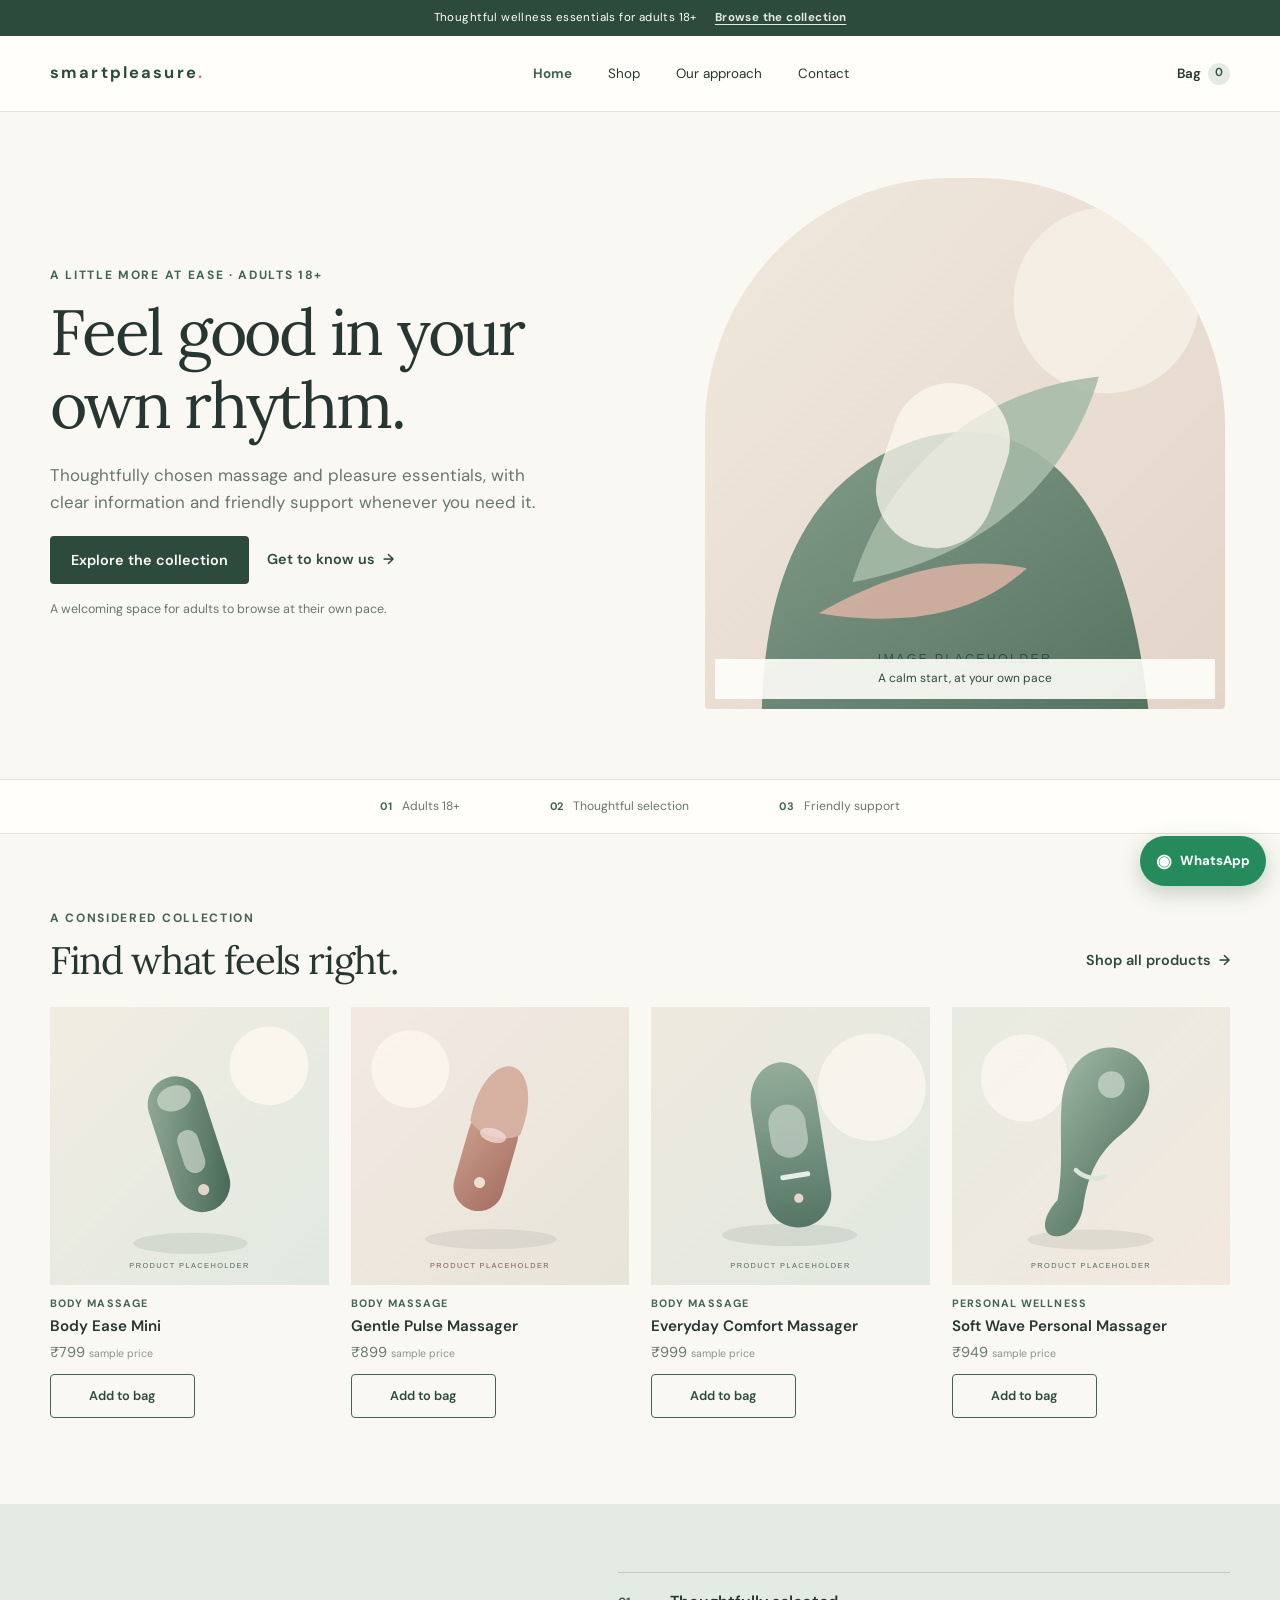
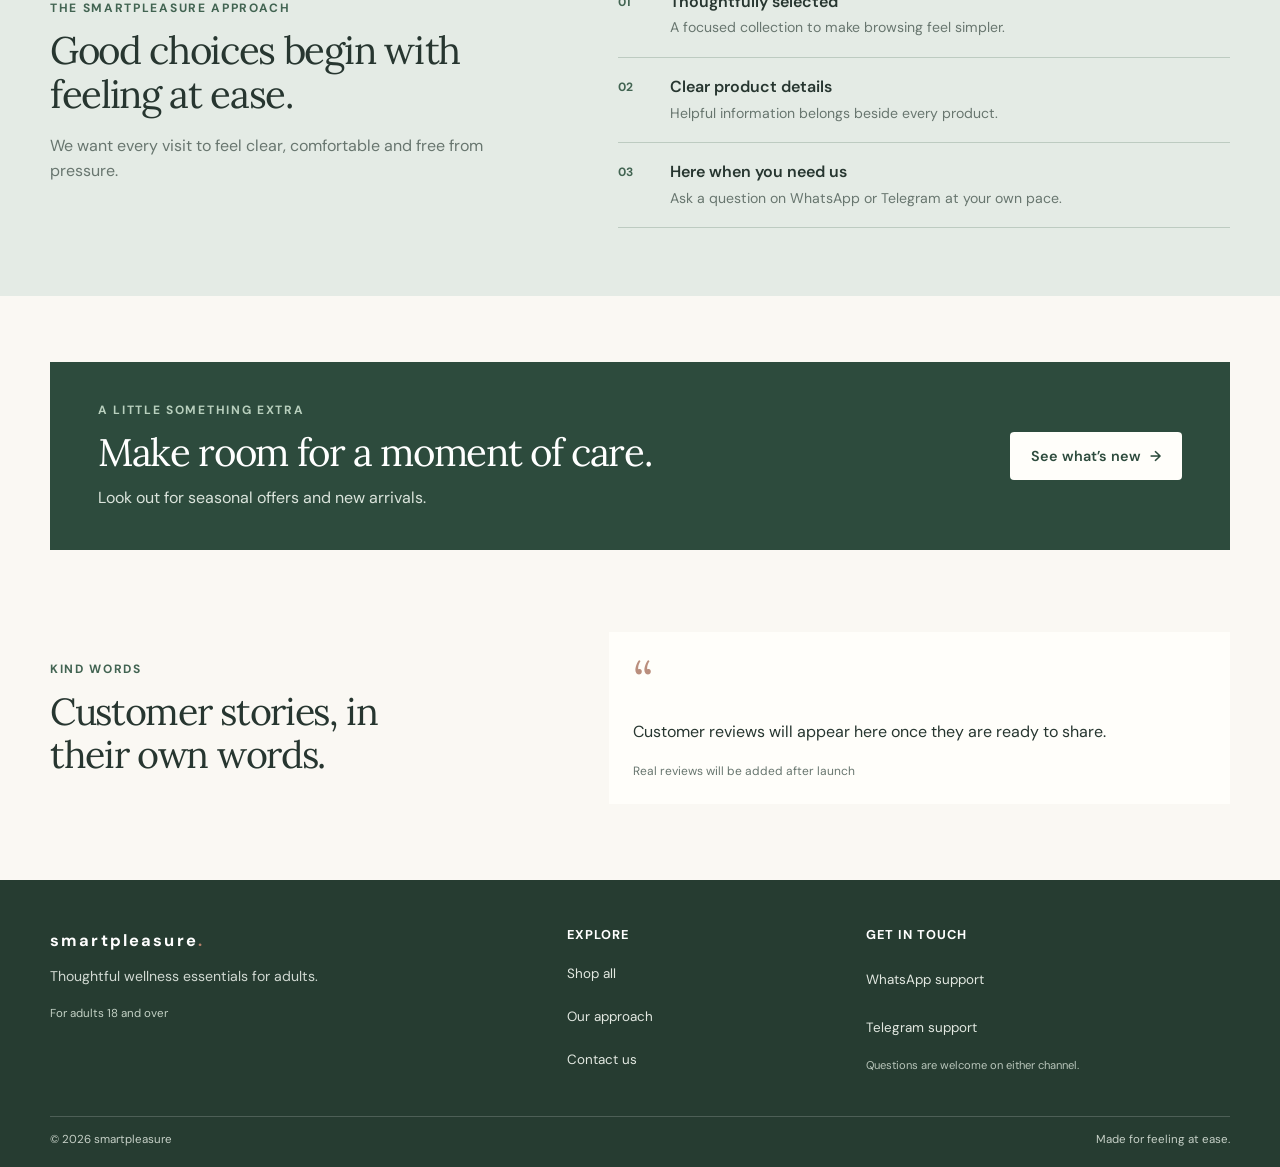
==== index.html @ 2522795a "Add smartpleasure static storefront" ====
<!doctype html>
<html lang="en">
<head>
  <meta charset="utf-8">
  <meta name="viewport" content="width=device-width, initial-scale=1">
  <title>smartpleasure | Massage &amp; Pleasure Essentials</title>
  <meta name="description" content="Explore thoughtfully selected massage and pleasure essentials for adults. Browse the collection and get friendly support when you need it.">
  <meta property="og:type" content="website">
  <meta property="og:title" content="smartpleasure | Massage &amp; Pleasure Essentials">
  <meta property="og:description" content="Thoughtful massage and pleasure essentials for adults, with clear information and friendly support.">
  <meta property="og:url" content="http://smartpleasure.shop/index.html">
  <meta property="og:image" content="http://smartpleasure.shop/images/hero-placeholder.svg">
  <meta property="og:image:alt" content="Abstract sage and warm sand placeholder artwork for the smartpleasure wellness store">
  <link rel="preconnect" href="https://fonts.googleapis.com">
  <link rel="preconnect" href="https://fonts.gstatic.com" crossorigin>
  <link rel="stylesheet" href="css/style.css">
  <script defer src="js/products.js"></script>
  <script defer src="js/main.js"></script>
</head>
<body>
  <div class="announcement-bar"><span>Thoughtful wellness essentials for adults 18+</span><a href="shop.html">Browse the collection</a></div>
  <header class="site-header">
    <a class="brand" href="index.html" aria-label="smartpleasure home">smartpleasure<span class="brand-dot">.</span></a>
    <button class="menu-toggle" type="button" aria-label="Open menu" aria-expanded="false" aria-controls="site-navigation"><span></span><span></span><span></span></button>
    <nav class="site-nav" id="site-navigation" aria-label="Main navigation">
      <a class="active" href="index.html">Home</a><a href="shop.html">Shop</a><a href="about.html">Our approach</a><a href="contact.html">Contact</a>
    </nav>
    <a class="header-cart" href="cart.html">Bag <span class="cart-count" data-cart-count>0</span></a>
  </header>

  <main>
    <section class="hero section-wrap">
      <div class="hero-copy">
        <p class="eyebrow">A little more at ease · Adults 18+</p>
        <h1>Feel good in your own rhythm.</h1>
        <p class="hero-lede">Thoughtfully chosen massage and pleasure essentials, with clear information and friendly support whenever you need it.</p>
        <div class="hero-actions"><a class="button button-primary" href="shop.html">Explore the collection</a><a class="text-link" href="about.html">Get to know us <span aria-hidden="true">→</span></a></div>
        <p class="hero-note">A welcoming space for adults to browse at their own pace.</p>
      </div>
      <div class="hero-art">
        <img src="images/hero-placeholder.svg" alt="Abstract warm cream, sage and rose artwork used as a temporary wellness store image">
        <span class="image-caption">A calm start, at your own pace</span>
      </div>
    </section>

    <section class="trust-strip" aria-label="Store values">
      <div><span class="trust-mark">01</span><span>Adults 18+</span></div>
      <div><span class="trust-mark">02</span><span>Thoughtful selection</span></div>
      <div><span class="trust-mark">03</span><span>Friendly support</span></div>
    </section>

    <section class="section-wrap section-space">
      <div class="section-heading">
        <div><p class="eyebrow">A considered collection</p><h2>Find what feels right.</h2></div>
        <a class="text-link" href="shop.html">Shop all products <span aria-hidden="true">→</span></a>
      </div>
      <div class="product-grid featured-grid" data-featured-products aria-live="polite"></div>
    </section>

    <section class="why-section">
      <div class="section-wrap why-layout">
        <div class="why-heading"><p class="eyebrow">The smartpleasure approach</p><h2>Good choices begin with feeling at ease.</h2><p>We want every visit to feel clear, comfortable and free from pressure.</p></div>
        <div class="benefit-list">
          <article class="benefit-item"><span class="benefit-number">01</span><div><h3>Thoughtfully selected</h3><p>A focused collection to make browsing feel simpler.</p></div></article>
          <article class="benefit-item"><span class="benefit-number">02</span><div><h3>Clear product details</h3><p>Helpful information belongs beside every product.</p></div></article>
          <article class="benefit-item"><span class="benefit-number">03</span><div><h3>Here when you need us</h3><p>Ask a question on WhatsApp or Telegram at your own pace.</p></div></article>
        </div>
      </div>
    </section>

    <section class="offer-section section-wrap">
      <div class="offer-copy"><p class="eyebrow">A little something extra</p><h2>Make room for a moment of care.</h2><p>Look out for seasonal offers and new arrivals.</p></div>
      <a class="button button-light" href="shop.html">See what’s new <span aria-hidden="true">→</span></a>
    </section>

    <section class="section-wrap reviews-section">
      <div class="reviews-title"><p class="eyebrow">Kind words</p><h2>Customer stories, in their own words.</h2></div>
      <div class="review-placeholder"><span class="review-quote" aria-hidden="true">“</span><p>Customer reviews will appear here once they are ready to share.</p><span class="review-caption">Real reviews will be added after launch</span></div>
    </section>
  </main>

  <footer class="site-footer">
    <div class="section-wrap footer-main">
      <div class="footer-brand-block"><a class="brand footer-brand" href="index.html">smartpleasure<span class="brand-dot">.</span></a><p>Thoughtful wellness essentials for adults.</p><span class="adult-note">For adults 18 and over</span></div>
      <div class="footer-links"><h2>Explore</h2><a href="shop.html">Shop all</a><a href="about.html">Our approach</a><a href="contact.html">Contact us</a></div>
      <div class="footer-links"><h2>Get in touch</h2><a href="contact.html#whatsapp" data-whatsapp>WhatsApp support</a><a href="https://t.me/yourusername" data-telegram target="_blank" rel="noopener noreferrer">Telegram support</a><p>Questions are welcome on either channel.</p></div>
    </div>
    <div class="section-wrap footer-bottom"><span>© <span data-current-year></span> smartpleasure</span><span>Made for feeling at ease.</span></div>
  </footer>

  <a class="whatsapp-float" href="#" data-whatsapp aria-label="Chat with smartpleasure on WhatsApp"><span class="whatsapp-symbol" aria-hidden="true">◉</span><span>WhatsApp</span></a>
</body>
</html>
---- css/style.css ----
/* smartpleasure: warm, modern and reassuring. Product content and colours are easy to edit here. */
@import url('https://fonts.googleapis.com/css2?family=DM+Sans:wght@400;500;600;700&family=Lora:wght@400;500;600&display=swap');

:root {
  --color-ink: #273630;
  --color-muted: #68766f;
  --color-sage: #426452;
  --color-sage-dark: #2d4b3d;
  --color-sage-soft: #e4ebe5;
  --color-cream: #faf8f3;
  --color-paper: #fffefa;
  --color-rose: #ead8cf;
  --color-sand: #f0ece3;
  --color-line: #e6e2d9;
  --color-whatsapp: #258b5d;
  --shadow-soft: 0 14px 42px rgba(39, 54, 48, .08);
  --font-body: 'DM Sans', 'Segoe UI', Arial, sans-serif;
  --font-heading: 'Lora', Georgia, serif;
  --page-width: 1180px;
}

* { box-sizing: border-box; }
html { scroll-behavior: smooth; }
body {
  min-width: 320px;
  margin: 0;
  background: var(--color-cream);
  color: var(--color-ink);
  font-family: var(--font-body);
  font-size: 16px;
  line-height: 1.6;
  -webkit-font-smoothing: antialiased;
}
img { display: block; max-width: 100%; }
a { color: inherit; }
button, input, textarea { font: inherit; }
button, a { -webkit-tap-highlight-color: transparent; }
:focus-visible { outline: 3px solid #a2c4ad; outline-offset: 3px; }

.section-wrap { width: min(var(--page-width), calc(100% - 40px)); margin-inline: auto; }
.section-space { padding-block: 76px 86px; }
.eyebrow {
  margin: 0 0 12px;
  color: var(--color-sage);
  font-size: .75rem;
  font-weight: 700;
  letter-spacing: .14em;
  line-height: 1.4;
  text-transform: uppercase;
}
h1, h2, h3, p { margin-top: 0; }
h1, h2 { font-family: var(--font-heading); font-weight: 400; letter-spacing: -.035em; line-height: 1.14; }
h1 { font-size: clamp(2.45rem, 5vw, 4.45rem); }
h2 { font-size: clamp(2rem, 3vw, 2.8rem); }
h3 { line-height: 1.35; }
.muted { color: var(--color-muted); }

/* Buttons and tap targets stay at least 44px tall. */
.button {
  display: inline-flex;
  min-height: 48px;
  align-items: center;
  justify-content: center;
  gap: 9px;
  padding: 11px 20px;
  border: 1px solid transparent;
  border-radius: 4px;
  font-size: .9rem;
  font-weight: 600;
  line-height: 1.25;
  text-align: center;
  text-decoration: none;
  transition: background-color .2s ease, color .2s ease, border-color .2s ease, transform .2s ease, box-shadow .2s ease;
  cursor: pointer;
}
.button:hover { transform: translateY(-2px); }
.button-primary { background: var(--color-sage-dark); color: #fff; }
.button-primary:hover { background: #203c30; box-shadow: 0 8px 20px rgba(45, 75, 61, .16); }
.button-outline { border-color: var(--color-sage); background: transparent; color: var(--color-sage-dark); }
.button-outline:hover { background: var(--color-sage-soft); }
.button-light { background: var(--color-paper); color: var(--color-sage-dark); }
.button-light:hover { background: #f4eee7; }
.button-small { min-height: 44px; padding: 9px 14px; font-size: .8rem; }
.button-wide { width: 100%; }
.text-link, .text-button {
  display: inline-flex;
  min-height: 44px;
  align-items: center;
  gap: 8px;
  color: var(--color-sage-dark);
  font-size: .9rem;
  font-weight: 600;
  text-decoration: none;
}
.text-link:hover { text-decoration: underline; text-underline-offset: 4px; }
.text-button { padding: 6px 9px; border: 0; background: none; cursor: pointer; }

/* Announcement and site navigation */
.announcement-bar {
  display: flex;
  min-height: 36px;
  align-items: center;
  justify-content: center;
  gap: 8px 18px;
  padding: 6px 16px;
  background: var(--color-sage-dark);
  color: #fff;
  font-size: .72rem;
  letter-spacing: .035em;
  text-align: center;
}
.announcement-bar a { color: #e2eadd; font-weight: 700; text-underline-offset: 3px; }
.site-header {
  position: relative;
  z-index: 5;
  display: grid;
  grid-template-columns: 1fr auto auto;
  align-items: center;
  gap: 10px;
  min-height: 76px;
  padding: 10px max(20px, calc((100vw - var(--page-width)) / 2));
  border-bottom: 1px solid var(--color-line);
  background: var(--color-paper);
}
.brand { color: var(--color-sage-dark); font-size: 1.03rem; font-weight: 700; letter-spacing: .13em; text-decoration: none; white-space: nowrap; }
.brand-dot { color: #b57f6a; }
.menu-toggle {
  display: grid;
  width: 44px;
  height: 44px;
  align-content: center;
  justify-items: center;
  gap: 5px;
  padding: 0;
  border: 1px solid var(--color-line);
  border-radius: 4px;
  background: var(--color-paper);
  cursor: pointer;
}
.menu-toggle span { display: block; width: 18px; height: 1.5px; background: var(--color-ink); transition: transform .2s ease; }
.site-nav { display: none; grid-column: 1 / -1; flex-direction: column; padding: 8px 0 12px; }
.site-nav.is-open { display: flex; }
.site-nav a, .header-cart { display: inline-flex; min-height: 44px; align-items: center; color: var(--color-ink); font-size: .84rem; text-decoration: none; }
.site-nav a { border-bottom: 1px solid var(--color-line); }
.site-nav a.active { color: var(--color-sage); font-weight: 700; }
.header-cart { justify-self: end; gap: 7px; font-weight: 600; }
.cart-count { display: inline-grid; min-width: 22px; height: 22px; place-items: center; border-radius: 50%; background: var(--color-sage-soft); color: var(--color-sage-dark); font-size: .72rem; }

/* Home page */
.hero { display: grid; gap: 34px; align-items: center; padding-block: 42px 54px; }
.hero-copy { max-width: 590px; }
.hero h1 { max-width: 570px; margin-bottom: 20px; }
.hero-lede { max-width: 510px; margin-bottom: 20px; color: var(--color-muted); font-size: 1.06rem; }
.hero-actions { display: flex; flex-wrap: wrap; align-items: center; gap: 8px 18px; }
.hero-note { margin: 16px 0 0; color: var(--color-muted); font-size: .78rem; }
.hero-art { position: relative; width: min(100%, 520px); justify-self: center; }
.hero-art img { width: 100%; aspect-ratio: .98; border-radius: 47% 47% 4px 4px; object-fit: cover; }
.image-caption { position: absolute; right: 10px; bottom: 10px; left: 10px; padding: 10px 14px; background: rgba(255, 254, 250, .9); color: var(--color-sage-dark); font-size: .75rem; text-align: center; }
.trust-strip { display: flex; flex-wrap: wrap; justify-content: center; gap: 11px 30px; padding: 17px 20px; border-top: 1px solid var(--color-line); border-bottom: 1px solid var(--color-line); background: var(--color-paper); color: var(--color-muted); font-size: .76rem; }
.trust-strip > div { display: inline-flex; align-items: center; gap: 9px; }
.trust-mark { color: var(--color-sage); font-size: .68rem; font-weight: 700; letter-spacing: .08em; }
.section-heading { display: flex; align-items: end; justify-content: space-between; gap: 20px; margin-bottom: 24px; }
.section-heading h2 { margin-bottom: 0; }
.why-section { padding-block: 68px; background: var(--color-sage-soft); }
.why-layout { display: grid; gap: 32px; }
.why-heading { max-width: 450px; }
.why-heading h2 { margin-bottom: 16px; }
.why-heading > p:last-child { color: var(--color-muted); }
.benefit-list { border-top: 1px solid rgba(66, 100, 82, .24); }
.benefit-item { display: grid; grid-template-columns: 38px 1fr; gap: 14px; padding: 18px 0; border-bottom: 1px solid rgba(66, 100, 82, .24); }
.benefit-number { padding-top: 2px; color: var(--color-sage); font-size: .75rem; font-weight: 700; }
.benefit-item h3 { margin: 0 0 4px; font-size: 1rem; font-weight: 600; }
.benefit-item p { margin: 0; color: var(--color-muted); font-size: .88rem; }
.offer-section { display: flex; flex-direction: column; align-items: flex-start; justify-content: space-between; gap: 24px; margin-block: 66px; padding: 30px 24px; background: var(--color-sage-dark); color: #fff; }
.offer-section .eyebrow { color: #b8cfbd; }
.offer-section h2 { max-width: 560px; margin-bottom: 10px; font-size: clamp(1.8rem, 3vw, 2.45rem); }
.offer-section p:last-child { margin-bottom: 0; color: #dbe4dc; }
.reviews-section { display: grid; gap: 26px; padding-block: 16px 76px; }
.reviews-title { max-width: 390px; }
.reviews-title h2 { margin-bottom: 0; font-size: clamp(1.8rem, 3vw, 2.35rem); }
.review-placeholder { position: relative; min-height: 150px; padding: 28px 24px 22px; background: var(--color-paper); }
.review-quote { color: #ba8e7d; font-family: var(--font-heading); font-size: 3.2rem; line-height: .8; }
.review-placeholder p { margin: 12px 0; color: var(--color-ink); }
.review-caption { color: var(--color-muted); font-size: .75rem; }

/* Product listings */
.page-intro { max-width: 720px; padding-block: 54px 22px; }
.page-intro h1 { margin-bottom: 14px; font-size: clamp(2.35rem, 5vw, 3.7rem); }
.page-intro > p:last-child { max-width: 620px; margin-bottom: 0; color: var(--color-muted); }
.page-intro-compact { padding-bottom: 30px; }
.shop-section { padding-bottom: 80px; }
.shop-toolbar { display: flex; flex-direction: column; align-items: flex-start; gap: 12px; margin-bottom: 22px; }
.filter-list { display: flex; width: 100%; gap: 8px; overflow-x: auto; padding: 2px 2px 8px; scrollbar-width: thin; }
.filter-button { min-height: 44px; flex: 0 0 auto; padding: 8px 14px; border: 1px solid var(--color-line); border-radius: 3px; background: var(--color-paper); color: var(--color-muted); font-size: .8rem; cursor: pointer; }
.filter-button:hover, .filter-button.is-active { border-color: var(--color-sage); background: var(--color-sage-dark); color: #fff; }
.shop-count { margin: 0; color: var(--color-muted); font-size: .8rem; }
.product-grid { display: grid; grid-template-columns: repeat(2, minmax(0, 1fr)); gap: 26px 14px; }
.product-card { min-width: 0; }
.product-image-link { display: block; overflow: hidden; background: var(--color-sand); text-decoration: none; }
.product-card img { width: 100%; aspect-ratio: 1 / 1; object-fit: cover; transition: transform .35s ease; }
.product-image-link:hover img { transform: scale(1.035); }
.product-info { padding-top: 10px; }
.product-category { margin: 0 0 4px; color: var(--color-sage); font-size: .67rem; font-weight: 700; letter-spacing: .1em; text-transform: uppercase; }
.product-title { margin: 0 0 4px; font-size: .95rem; font-weight: 600; }
.product-title a { text-decoration: none; }
.product-title a:hover { color: var(--color-sage); }
.product-price { margin: 0 0 10px; color: var(--color-muted); font-size: .9rem; }
.sample-label { color: #8a938c; font-size: .66rem; font-weight: 400; }
.product-card .button { width: 100%; }
.empty-products { grid-column: 1 / -1; padding: 40px 20px; color: var(--color-muted); text-align: center; }

/* Product details */
.product-page { min-height: 56vh; padding-bottom: 76px; }
.breadcrumbs { display: flex; flex-wrap: wrap; gap: 9px; padding-block: 22px; color: var(--color-muted); font-size: .78rem; }
.breadcrumbs a { color: var(--color-sage); text-decoration: none; }
.product-detail-layout { display: grid; gap: 30px; align-items: start; padding-top: 12px; }
.product-detail-image { width: 100%; aspect-ratio: 1 / 1; background: var(--color-sand); object-fit: cover; }
.product-detail-copy { padding-block: 6px; }
.product-detail-copy h1 { margin-bottom: 12px; font-size: clamp(2.1rem, 4vw, 3.2rem); }
.product-detail-price { margin-bottom: 18px; color: var(--color-sage-dark); font-size: 1.25rem; font-weight: 600; }
.product-description { max-width: 580px; color: var(--color-muted); }
.product-detail-copy .product-category { margin-bottom: 10px; }
.product-detail-copy .button { margin-top: 8px; }
.product-detail-meta { display: grid; gap: 10px; margin-top: 25px; padding-top: 18px; border-top: 1px solid var(--color-line); color: var(--color-muted); font-size: .82rem; }
.loading-message, .not-found { padding: 48px 0; color: var(--color-muted); }

/* Cart and checkout */
.cart-page, .checkout-page, .contact-page { min-height: 56vh; padding-bottom: 78px; }
.cart-layout { display: grid; gap: 28px; align-items: start; }
.cart-items { display: grid; gap: 14px; }
.cart-line { display: grid; grid-template-columns: 88px minmax(0, 1fr); gap: 14px; padding: 14px 0; border-bottom: 1px solid var(--color-line); }
.cart-line-image { width: 88px; height: 88px; background: var(--color-sand); object-fit: cover; }
.cart-line-main { min-width: 0; }
.cart-line-title { margin: 0 0 4px; font-size: .98rem; font-weight: 600; }
.cart-line-title a { text-decoration: none; }
.cart-line-price { margin: 0 0 10px; color: var(--color-muted); font-size: .85rem; }
.cart-line-controls { display: flex; flex-wrap: wrap; align-items: center; gap: 9px; }
.quantity-control { display: inline-flex; min-height: 44px; align-items: center; border: 1px solid var(--color-line); background: var(--color-paper); }
.quantity-control button { width: 40px; height: 42px; border: 0; background: transparent; color: var(--color-ink); font-size: 1.1rem; cursor: pointer; }
.quantity-control input { width: 42px; height: 42px; padding: 0; border: 0; background: transparent; color: var(--color-ink); text-align: center; }
.remove-button { min-height: 44px; padding: 7px 8px; border: 0; background: transparent; color: #875d50; font-size: .8rem; text-decoration: underline; text-underline-offset: 3px; cursor: pointer; }
.line-total { grid-column: 2; margin: -4px 0 0; font-size: .86rem; font-weight: 600; }
.cart-summary, .checkout-card { padding: 20px; background: var(--color-paper); }
.cart-summary h2, .checkout-card h2 { margin-bottom: 16px; font-size: 1.55rem; }
.summary-row { display: flex; justify-content: space-between; gap: 15px; padding-block: 9px; color: var(--color-muted); font-size: .9rem; }
.summary-total { margin-top: 4px; padding-top: 13px; border-top: 1px solid var(--color-line); color: var(--color-ink); font-size: 1rem; font-weight: 700; }
.summary-note, .form-note { margin: 12px 0 16px; color: var(--color-muted); font-size: .78rem; }
.cart-summary .button { width: 100%; }
.continue-link { display: inline-flex; min-height: 44px; align-items: center; margin-top: 10px; color: var(--color-sage); font-size: .85rem; font-weight: 600; text-decoration: none; }
.empty-cart { padding: 34px 18px; background: var(--color-paper); text-align: center; }
.empty-cart h2 { margin-bottom: 8px; font-size: 1.6rem; }
.empty-cart p { color: var(--color-muted); }
.checkout-layout { display: grid; gap: 20px; align-items: start; }
.checkout-side { display: grid; gap: 18px; }
.form-intro { margin-bottom: 18px; color: var(--color-muted); font-size: .9rem; }
form label { display: block; margin: 15px 0 6px; font-size: .83rem; font-weight: 600; }
form input, form textarea { display: block; width: 100%; min-height: 48px; padding: 11px 12px; border: 1px solid #d8d8cf; border-radius: 3px; background: #fff; color: var(--color-ink); }
form textarea { min-height: 112px; resize: vertical; }
form input:focus, form textarea:focus { border-color: var(--color-sage); outline: 2px solid rgba(66, 100, 82, .16); }
form .button { margin-top: 18px; }
.form-status { min-height: 24px; margin: 8px 0 0; color: var(--color-sage-dark); font-size: .82rem; }
.checkout-empty { padding: 24px; background: var(--color-paper); }
.checkout-empty h2 { margin-bottom: 8px; font-size: 1.7rem; }
.checkout-empty p { color: var(--color-muted); }
.checkout-empty[hidden], .checkout-layout[hidden] { display: none; }
.order-summary-card [data-checkout-summary] { display: grid; gap: 11px; }
.checkout-summary-item { display: flex; justify-content: space-between; gap: 14px; color: var(--color-muted); font-size: .83rem; }
.checkout-summary-item strong { color: var(--color-ink); font-weight: 600; }
.upi-card .eyebrow { margin-bottom: 5px; }
.upi-card h2 { margin-bottom: 9px; }
.upi-details { display: flex; align-items: center; justify-content: space-between; gap: 12px; padding: 10px 12px; background: var(--color-cream); }
.detail-label { display: block; margin-bottom: 2px; color: var(--color-muted); font-size: .68rem; letter-spacing: .08em; text-transform: uppercase; }
.upi-details strong { overflow-wrap: anywhere; font-size: .87rem; }
.upi-qr { width: 148px; height: 148px; margin: 17px auto; background: white; }

/* About and contact */
.about-hero { display: grid; gap: 30px; align-items: center; padding-block: 48px 68px; }
.about-copy { max-width: 610px; }
.about-copy h1 { margin-bottom: 16px; font-size: clamp(2.25rem, 4.5vw, 3.65rem); }
.about-copy > p:not(.eyebrow) { max-width: 560px; margin-bottom: 22px; color: var(--color-muted); }
.about-hero > img { width: min(100%, 500px); justify-self: center; aspect-ratio: 1.05; border-radius: 48% 48% 5px 5px; object-fit: cover; }
.about-values { margin-bottom: 0; }
.about-contact { padding-block: 68px 78px; text-align: center; }
.about-contact h2 { margin-bottom: 12px; }
.about-contact > p:not(.eyebrow) { max-width: 540px; margin: 0 auto 18px; color: var(--color-muted); }
.contact-layout { display: grid; gap: 22px; }
.contact-options { display: grid; gap: 12px; }
.contact-option { display: grid; grid-template-columns: 44px 1fr; gap: 12px; padding: 20px 0; border-bottom: 1px solid var(--color-line); }
.contact-icon { color: var(--color-sage); font-size: .78rem; font-weight: 700; }
.contact-option h2 { margin-bottom: 6px; font-size: 1.5rem; }
.contact-option p { margin-bottom: 12px; color: var(--color-muted); font-size: .88rem; }
.contact-form-card { padding: 20px; }

/* Shared footer and floating contact button */
.site-footer { background: #263c31; color: #f7f4ed; }
.footer-main { display: grid; gap: 28px; padding-block: 38px 28px; }
.footer-brand { color: #fff; }
.footer-brand-block p { margin: 11px 0; color: #d1d9d2; font-size: .88rem; }
.adult-note { display: inline-block; color: #c3d1c5; font-size: .72rem; }
.footer-links { display: grid; justify-items: start; gap: 3px; }
.footer-links h2 { margin: 0 0 8px; color: #fff; font-family: var(--font-body); font-size: .8rem; font-weight: 700; letter-spacing: .08em; text-transform: uppercase; }
.footer-links a { display: inline-flex; min-height: 40px; align-items: center; color: #e2e8e1; font-size: .84rem; text-decoration: none; }
.footer-links a:hover { text-decoration: underline; text-underline-offset: 4px; }
.footer-links p { max-width: 230px; margin: 5px 0 0; color: #b8c5ba; font-size: .7rem; }
.footer-bottom { display: flex; flex-wrap: wrap; justify-content: space-between; gap: 8px 20px; padding-block: 14px 18px; border-top: 1px solid rgba(255, 255, 255, .18); color: #c6d0c7; font-size: .72rem; }
.whatsapp-float { position: fixed; z-index: 20; right: 14px; bottom: 14px; display: inline-flex; min-height: 50px; align-items: center; gap: 8px; padding: 0 16px; border-radius: 999px; background: var(--color-whatsapp); box-shadow: 0 7px 22px rgba(26, 73, 50, .24); color: #fff; font-size: .83rem; font-weight: 700; text-decoration: none; transition: transform .2s ease, box-shadow .2s ease; }
.whatsapp-float:hover { transform: translateY(-2px); box-shadow: 0 11px 26px rgba(26, 73, 50, .3); }
.whatsapp-symbol { font-size: 1.15rem; line-height: 1; }

@media (min-width: 700px) {
  .site-header { display: flex; justify-content: space-between; gap: 24px; padding-inline: max(28px, calc((100vw - var(--page-width)) / 2)); }
  .menu-toggle { display: none; }
  .site-nav, .site-nav.is-open { display: flex; flex: 1; flex-direction: row; justify-content: center; gap: clamp(16px, 3vw, 36px); padding: 0; }
  .site-nav a { min-height: 44px; border: 0; }
  .site-nav a:hover, .header-cart:hover { color: var(--color-sage); }
  .hero { grid-template-columns: 1fr .88fr; gap: 48px; padding-block: 66px 70px; }
  .trust-strip { gap: 16px clamp(35px, 7vw, 90px); }
  .why-layout { grid-template-columns: .9fr 1.1fr; gap: 68px; align-items: center; }
  .offer-section { flex-direction: row; align-items: center; padding: 40px 48px; }
  .reviews-section { grid-template-columns: .9fr 1.1fr; gap: 50px; align-items: center; }
  .shop-toolbar { flex-direction: row; align-items: center; justify-content: space-between; }
  .filter-list { width: auto; flex-wrap: wrap; overflow: visible; padding-bottom: 0; }
  .product-grid { grid-template-columns: repeat(3, minmax(0, 1fr)); gap: 38px 22px; }
  .product-card .button { width: auto; min-width: 145px; }
  .product-detail-layout { grid-template-columns: minmax(0, 1fr) minmax(0, .9fr); gap: 54px; padding-top: 10px; }
  .cart-layout { grid-template-columns: minmax(0, 1.5fr) minmax(270px, .8fr); gap: 40px; }
  .cart-line { grid-template-columns: 112px minmax(0, 1fr) auto; gap: 18px; align-items: center; }
  .cart-line-image { width: 112px; height: 112px; }
  .line-total { grid-column: auto; margin: 0; white-space: nowrap; }
  .checkout-layout { grid-template-columns: minmax(0, 1.1fr) minmax(300px, .9fr); gap: 24px; }
  .about-hero { grid-template-columns: 1.1fr .9fr; gap: 62px; padding-block: 66px 82px; }
  .contact-layout { grid-template-columns: 1fr 1fr; gap: 46px; align-items: start; }
  .footer-main { grid-template-columns: 1.3fr .7fr 1fr; gap: 44px; padding-block: 48px 36px; }
}

@media (min-width: 980px) {
  .product-grid { grid-template-columns: repeat(4, minmax(0, 1fr)); }
  .featured-grid { grid-template-columns: repeat(4, minmax(0, 1fr)); }
}

@media (max-width: 420px) {
  .section-wrap { width: calc(100% - 32px); }
  .announcement-bar { flex-wrap: wrap; gap: 0 8px; font-size: .68rem; }
  .site-header { min-height: 68px; padding-inline: 16px; }
  .brand { font-size: .93rem; }
  .hero { gap: 24px; padding-top: 34px; }
  .hero h1 { font-size: clamp(2.3rem, 11vw, 2.8rem); }
  .hero-lede { font-size: .98rem; }
  .hero-actions { align-items: flex-start; flex-direction: column; }
  .hero-actions .text-link { min-height: 40px; }
  .hero-art img { aspect-ratio: .96; }
  .section-space { padding-block: 56px 62px; }
  .section-heading { align-items: flex-start; flex-direction: column; gap: 9px; }
  .product-grid { gap: 24px 12px; }
  .product-title { font-size: .88rem; }
  .product-card .button { padding-inline: 8px; font-size: .77rem; }
  .button { padding-inline: 16px; }
  .why-section { padding-block: 52px; }
  .offer-section { margin-block: 48px; padding: 24px 20px; }
  .reviews-section { padding-bottom: 60px; }
  .page-intro { padding-top: 42px; }
  .filter-button { padding-inline: 12px; }
  .cart-line { gap: 11px; }
  .cart-line-image { width: 76px; height: 76px; }
  .cart-line { grid-template-columns: 76px minmax(0, 1fr); }
  .cart-summary, .checkout-card { padding: 17px; }
  .whatsapp-float { right: 12px; bottom: 12px; min-height: 48px; padding-inline: 14px; }
}

@media (prefers-reduced-motion: reduce) {
  *, *::before, *::after { scroll-behavior: auto !important; transition-duration: .01ms !important; animation-duration: .01ms !important; animation-iteration-count: 1 !important; }
}
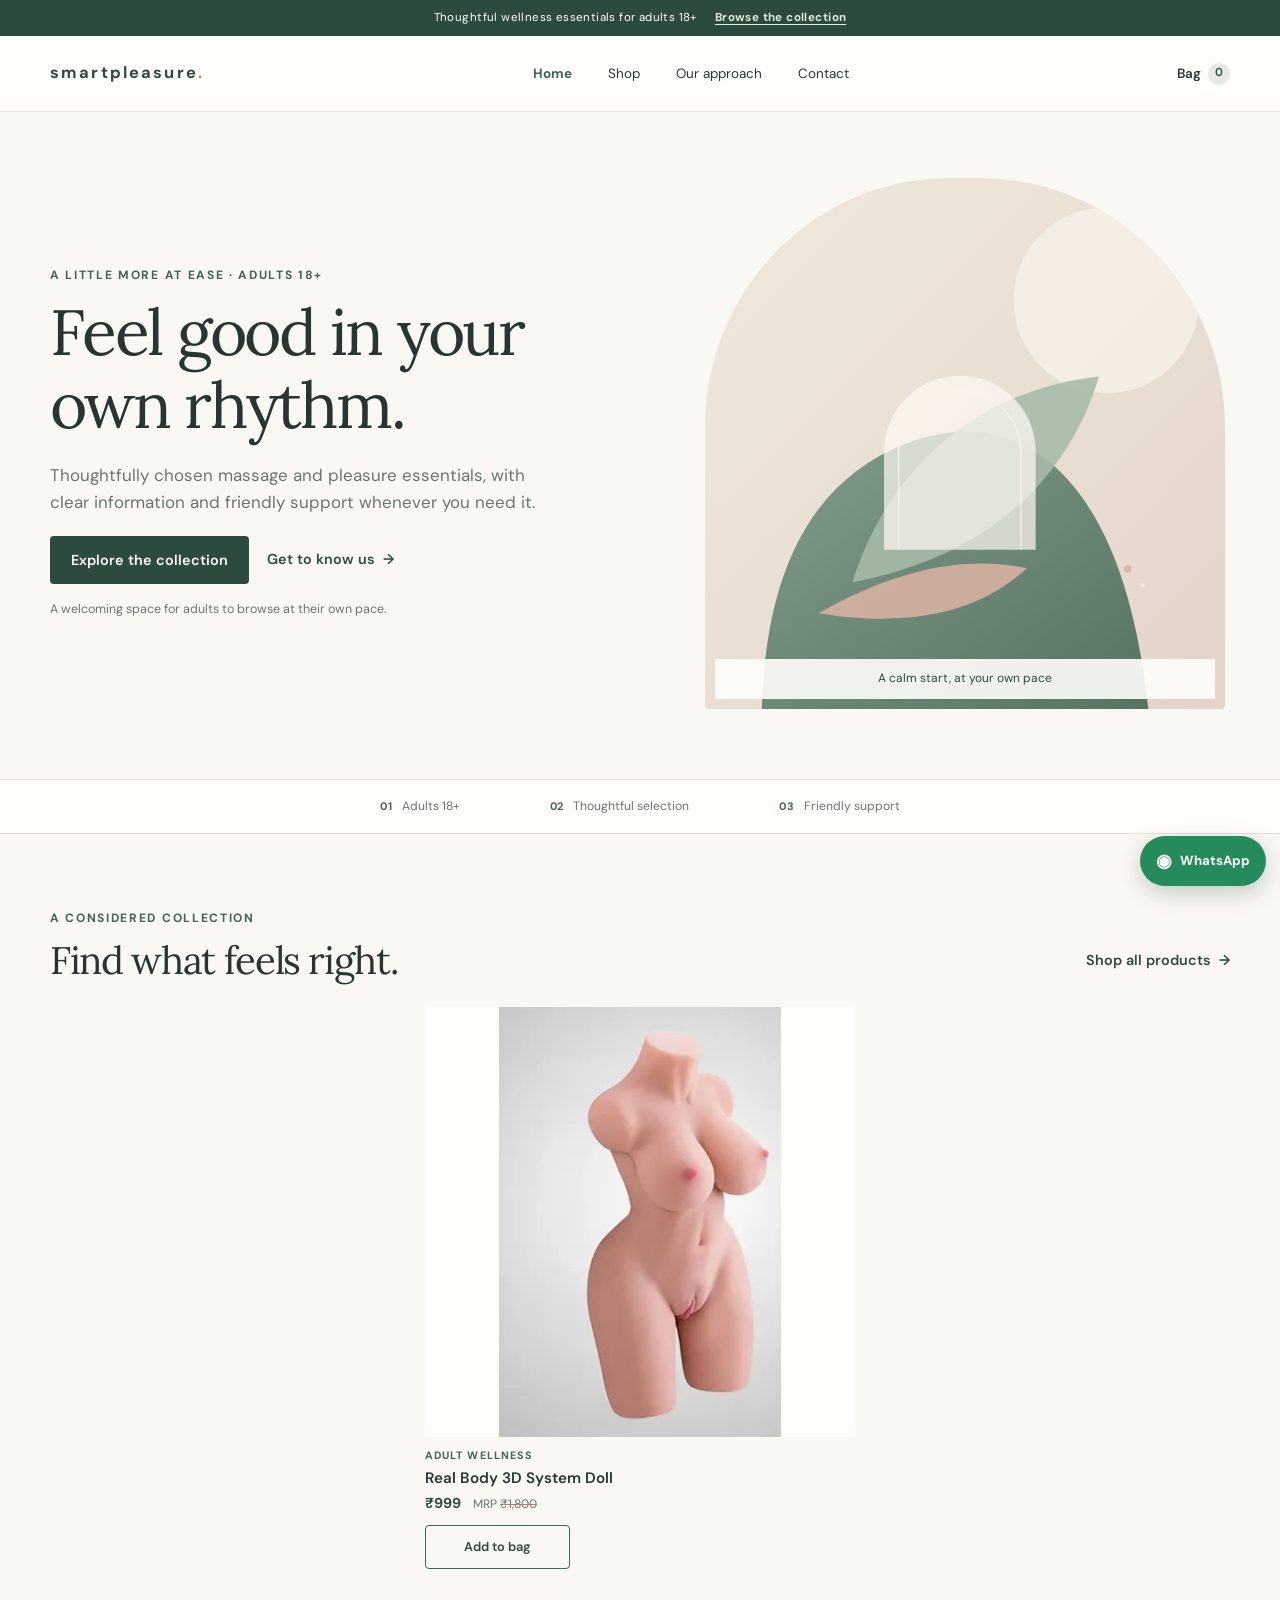
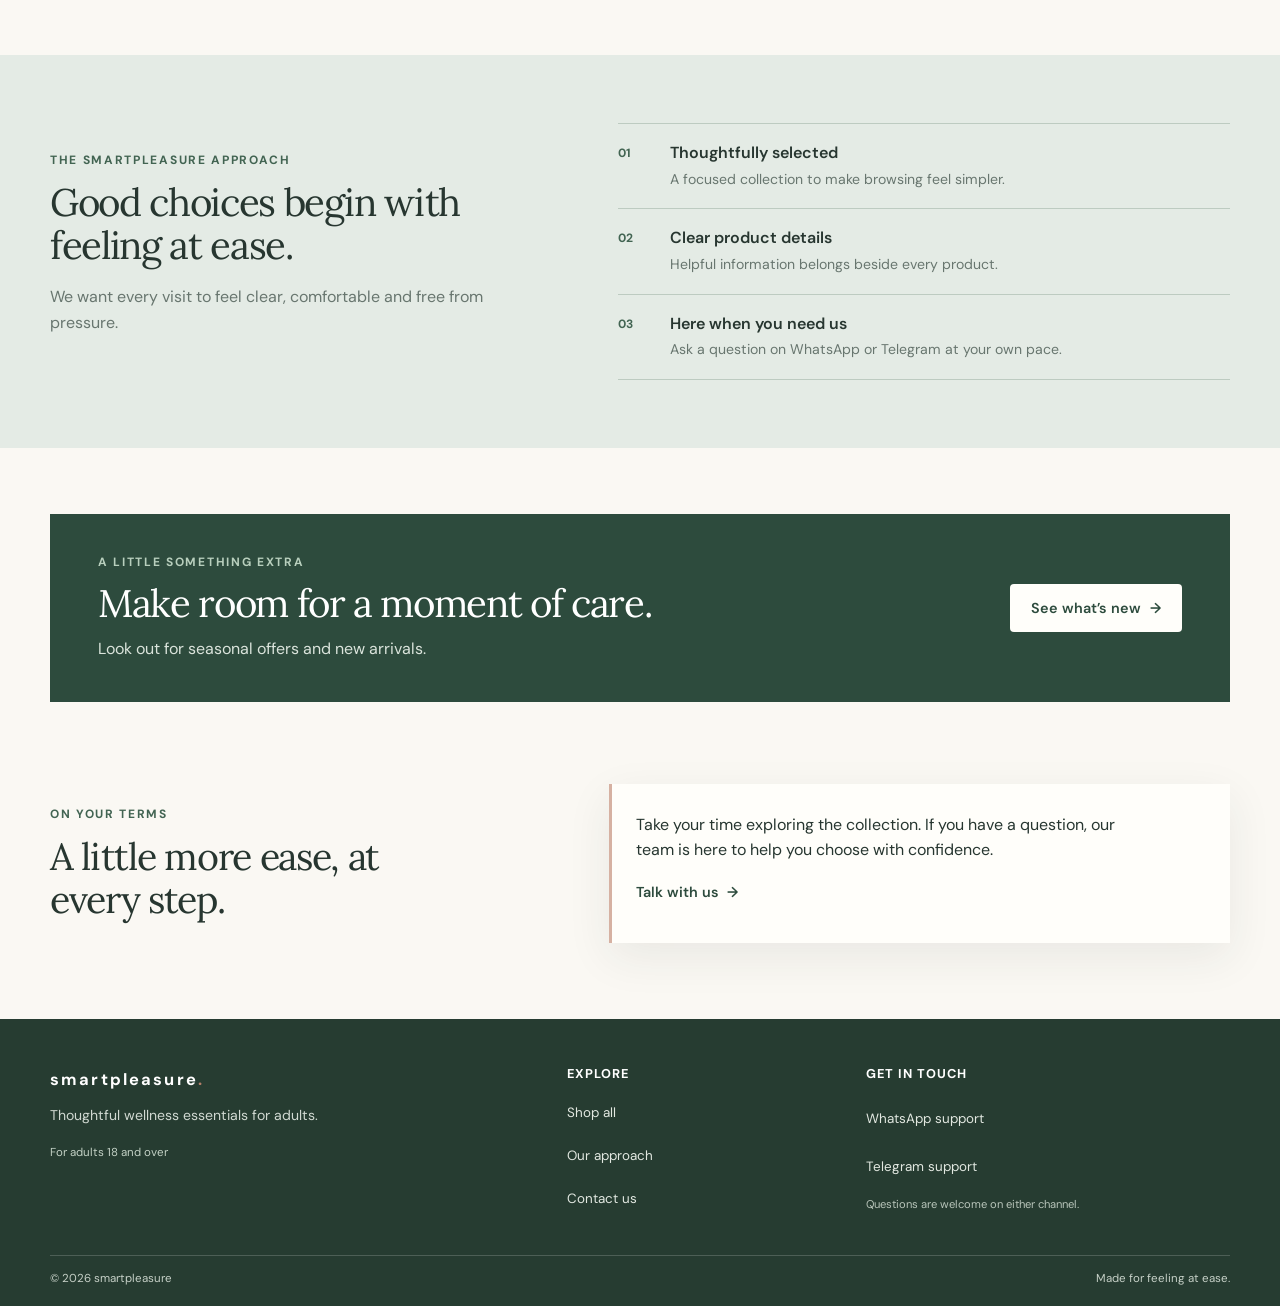
==== commit 705f2cd5: "Add smartpleasure product listing and polish storefront" ====
--- a/index.html
+++ b/index.html
@@ -8,9 +8,9 @@
   <meta property="og:type" content="website">
   <meta property="og:title" content="smartpleasure | Massage &amp; Pleasure Essentials">
   <meta property="og:description" content="Thoughtful massage and pleasure essentials for adults, with clear information and friendly support.">
-  <meta property="og:url" content="http://smartpleasure.shop/index.html">
-  <meta property="og:image" content="http://smartpleasure.shop/images/hero-placeholder.svg">
-  <meta property="og:image:alt" content="Abstract sage and warm sand placeholder artwork for the smartpleasure wellness store">
+  <meta property="og:url" content="https://smartpleasure.shop/index.html">
+  <meta property="og:image" content="https://smartpleasure.shop/images/hero-placeholder.svg">
+  <meta property="og:image:alt" content="Abstract sage, cream and muted rose artwork for the smartpleasure wellness store">
   <link rel="preconnect" href="https://fonts.googleapis.com">
   <link rel="preconnect" href="https://fonts.gstatic.com" crossorigin>
   <link rel="stylesheet" href="css/style.css">
@@ -38,7 +38,7 @@
         <p class="hero-note">A welcoming space for adults to browse at their own pace.</p>
       </div>
       <div class="hero-art">
-        <img src="images/hero-placeholder.svg" alt="Abstract warm cream, sage and rose artwork used as a temporary wellness store image">
+        <img src="images/hero-placeholder.svg" alt="Layered cream, sage and muted rose shapes creating a calm wellness mood">
         <span class="image-caption">A calm start, at your own pace</span>
       </div>
     </section>
@@ -73,9 +73,9 @@
       <a class="button button-light" href="shop.html">See what’s new <span aria-hidden="true">→</span></a>
     </section>
 
-    <section class="section-wrap reviews-section">
-      <div class="reviews-title"><p class="eyebrow">Kind words</p><h2>Customer stories, in their own words.</h2></div>
-      <div class="review-placeholder"><span class="review-quote" aria-hidden="true">“</span><p>Customer reviews will appear here once they are ready to share.</p><span class="review-caption">Real reviews will be added after launch</span></div>
+    <section class="section-wrap reassurance-section">
+      <div class="reassurance-title"><p class="eyebrow">On your terms</p><h2>A little more ease, at every step.</h2></div>
+      <div class="reassurance-card"><p>Take your time exploring the collection. If you have a question, our team is here to help you choose with confidence.</p><a class="text-link" href="contact.html">Talk with us <span aria-hidden="true">→</span></a></div>
     </section>
   </main>
 
--- a/css/style.css
+++ b/css/style.css
@@ -175,13 +175,11 @@
 .offer-section .eyebrow { color: #b8cfbd; }
 .offer-section h2 { max-width: 560px; margin-bottom: 10px; font-size: clamp(1.8rem, 3vw, 2.45rem); }
 .offer-section p:last-child { margin-bottom: 0; color: #dbe4dc; }
-.reviews-section { display: grid; gap: 26px; padding-block: 16px 76px; }
-.reviews-title { max-width: 390px; }
-.reviews-title h2 { margin-bottom: 0; font-size: clamp(1.8rem, 3vw, 2.35rem); }
-.review-placeholder { position: relative; min-height: 150px; padding: 28px 24px 22px; background: var(--color-paper); }
-.review-quote { color: #ba8e7d; font-family: var(--font-heading); font-size: 3.2rem; line-height: .8; }
-.review-placeholder p { margin: 12px 0; color: var(--color-ink); }
-.review-caption { color: var(--color-muted); font-size: .75rem; }
+.reassurance-section { display: grid; gap: 26px; padding-block: 16px 76px; }
+.reassurance-title { max-width: 390px; }
+.reassurance-title h2 { margin-bottom: 0; font-size: clamp(1.8rem, 3vw, 2.35rem); }
+.reassurance-card { display: flex; min-height: 150px; flex-direction: column; align-items: flex-start; justify-content: center; padding: 28px 24px; border-left: 3px solid #d6b1a2; background: var(--color-paper); box-shadow: var(--shadow-soft); }
+.reassurance-card p { max-width: 480px; margin: 0 0 8px; color: var(--color-ink); }
 
 /* Product listings */
 .page-intro { max-width: 720px; padding-block: 54px 22px; }
@@ -195,17 +193,22 @@
 .filter-button:hover, .filter-button.is-active { border-color: var(--color-sage); background: var(--color-sage-dark); color: #fff; }
 .shop-count { margin: 0; color: var(--color-muted); font-size: .8rem; }
 .product-grid { display: grid; grid-template-columns: repeat(2, minmax(0, 1fr)); gap: 26px 14px; }
+.product-grid.is-single-product { grid-template-columns: minmax(0, 1fr); }
+.product-grid.is-single-product .product-card { width: min(100%, 430px); margin-inline: auto; }
 .product-card { min-width: 0; }
 .product-image-link { display: block; overflow: hidden; background: var(--color-sand); text-decoration: none; }
-.product-card img { width: 100%; aspect-ratio: 1 / 1; object-fit: cover; transition: transform .35s ease; }
+.product-card img { width: 100%; aspect-ratio: 1 / 1; background: var(--color-paper); object-fit: contain; transition: transform .35s ease; }
 .product-image-link:hover img { transform: scale(1.035); }
 .product-info { padding-top: 10px; }
 .product-category { margin: 0 0 4px; color: var(--color-sage); font-size: .67rem; font-weight: 700; letter-spacing: .1em; text-transform: uppercase; }
 .product-title { margin: 0 0 4px; font-size: .95rem; font-weight: 600; }
 .product-title a { text-decoration: none; }
 .product-title a:hover { color: var(--color-sage); }
+.product-price, .product-detail-price { display: flex; flex-wrap: wrap; align-items: baseline; gap: 7px 12px; }
 .product-price { margin: 0 0 10px; color: var(--color-muted); font-size: .9rem; }
-.sample-label { color: #8a938c; font-size: .66rem; font-weight: 400; }
+.price-current { color: var(--color-sage-dark); font-weight: 700; }
+.price-was { color: var(--color-muted); font-size: .76rem; font-weight: 400; }
+.price-was s { text-decoration-color: #b77d70; text-decoration-thickness: 1px; }
 .product-card .button { width: 100%; }
 .empty-products { grid-column: 1 / -1; padding: 40px 20px; color: var(--color-muted); text-align: center; }
 
@@ -214,14 +217,18 @@
 .breadcrumbs { display: flex; flex-wrap: wrap; gap: 9px; padding-block: 22px; color: var(--color-muted); font-size: .78rem; }
 .breadcrumbs a { color: var(--color-sage); text-decoration: none; }
 .product-detail-layout { display: grid; gap: 30px; align-items: start; padding-top: 12px; }
-.product-detail-image { width: 100%; aspect-ratio: 1 / 1; background: var(--color-sand); object-fit: cover; }
+.product-detail-image { width: 100%; aspect-ratio: 1 / 1; background: var(--color-paper); object-fit: contain; }
 .product-detail-copy { padding-block: 6px; }
 .product-detail-copy h1 { margin-bottom: 12px; font-size: clamp(2.1rem, 4vw, 3.2rem); }
-.product-detail-price { margin-bottom: 18px; color: var(--color-sage-dark); font-size: 1.25rem; font-weight: 600; }
+.product-detail-price { margin-bottom: 18px; font-size: 1.25rem; }
 .product-description { max-width: 580px; color: var(--color-muted); }
 .product-detail-copy .product-category { margin-bottom: 10px; }
 .product-detail-copy .button { margin-top: 8px; }
-.product-detail-meta { display: grid; gap: 10px; margin-top: 25px; padding-top: 18px; border-top: 1px solid var(--color-line); color: var(--color-muted); font-size: .82rem; }
+.product-detail-meta { display: grid; gap: 18px; margin-top: 25px; padding-top: 18px; border-top: 1px solid var(--color-line); color: var(--color-muted); font-size: .82rem; }
+.product-detail-meta h2 { margin: 0 0 9px; font-family: var(--font-body); font-size: .82rem; font-weight: 700; letter-spacing: .08em; text-transform: uppercase; }
+.product-detail-meta ul { display: grid; gap: 7px; margin: 0; padding: 0; list-style: none; }
+.product-detail-meta li { padding-left: 15px; position: relative; }
+.product-detail-meta li::before { position: absolute; top: .68em; left: 0; width: 5px; height: 5px; border-radius: 50%; background: #b77d70; content: ""; }
 .loading-message, .not-found { padding: 48px 0; color: var(--color-muted); }
 
 /* Cart and checkout */
@@ -317,7 +324,7 @@
   .trust-strip { gap: 16px clamp(35px, 7vw, 90px); }
   .why-layout { grid-template-columns: .9fr 1.1fr; gap: 68px; align-items: center; }
   .offer-section { flex-direction: row; align-items: center; padding: 40px 48px; }
-  .reviews-section { grid-template-columns: .9fr 1.1fr; gap: 50px; align-items: center; }
+  .reassurance-section { grid-template-columns: .9fr 1.1fr; gap: 50px; align-items: center; }
   .shop-toolbar { flex-direction: row; align-items: center; justify-content: space-between; }
   .filter-list { width: auto; flex-wrap: wrap; overflow: visible; padding-bottom: 0; }
   .product-grid { grid-template-columns: repeat(3, minmax(0, 1fr)); gap: 38px 22px; }
@@ -357,7 +364,7 @@
   .button { padding-inline: 16px; }
   .why-section { padding-block: 52px; }
   .offer-section { margin-block: 48px; padding: 24px 20px; }
-  .reviews-section { padding-bottom: 60px; }
+  .reassurance-section { padding-bottom: 60px; }
   .page-intro { padding-top: 42px; }
   .filter-button { padding-inline: 12px; }
   .cart-line { gap: 11px; }
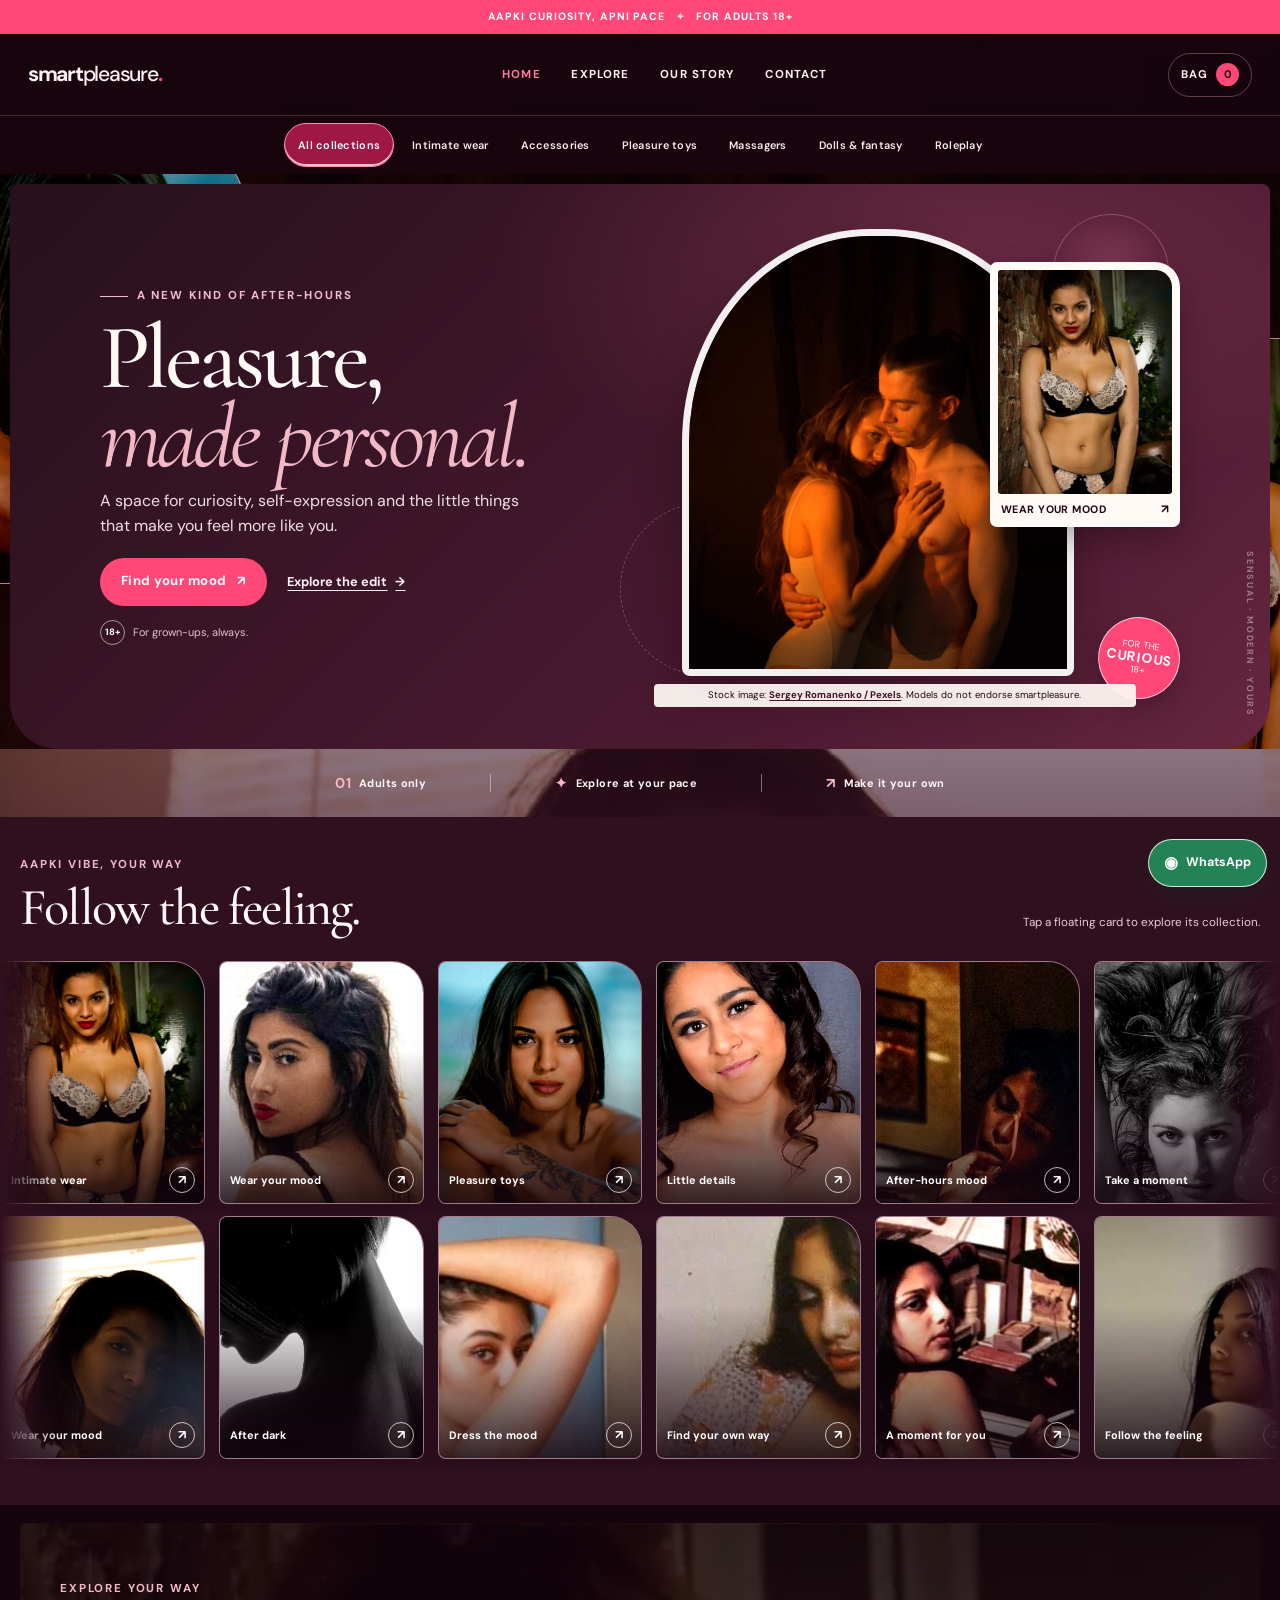
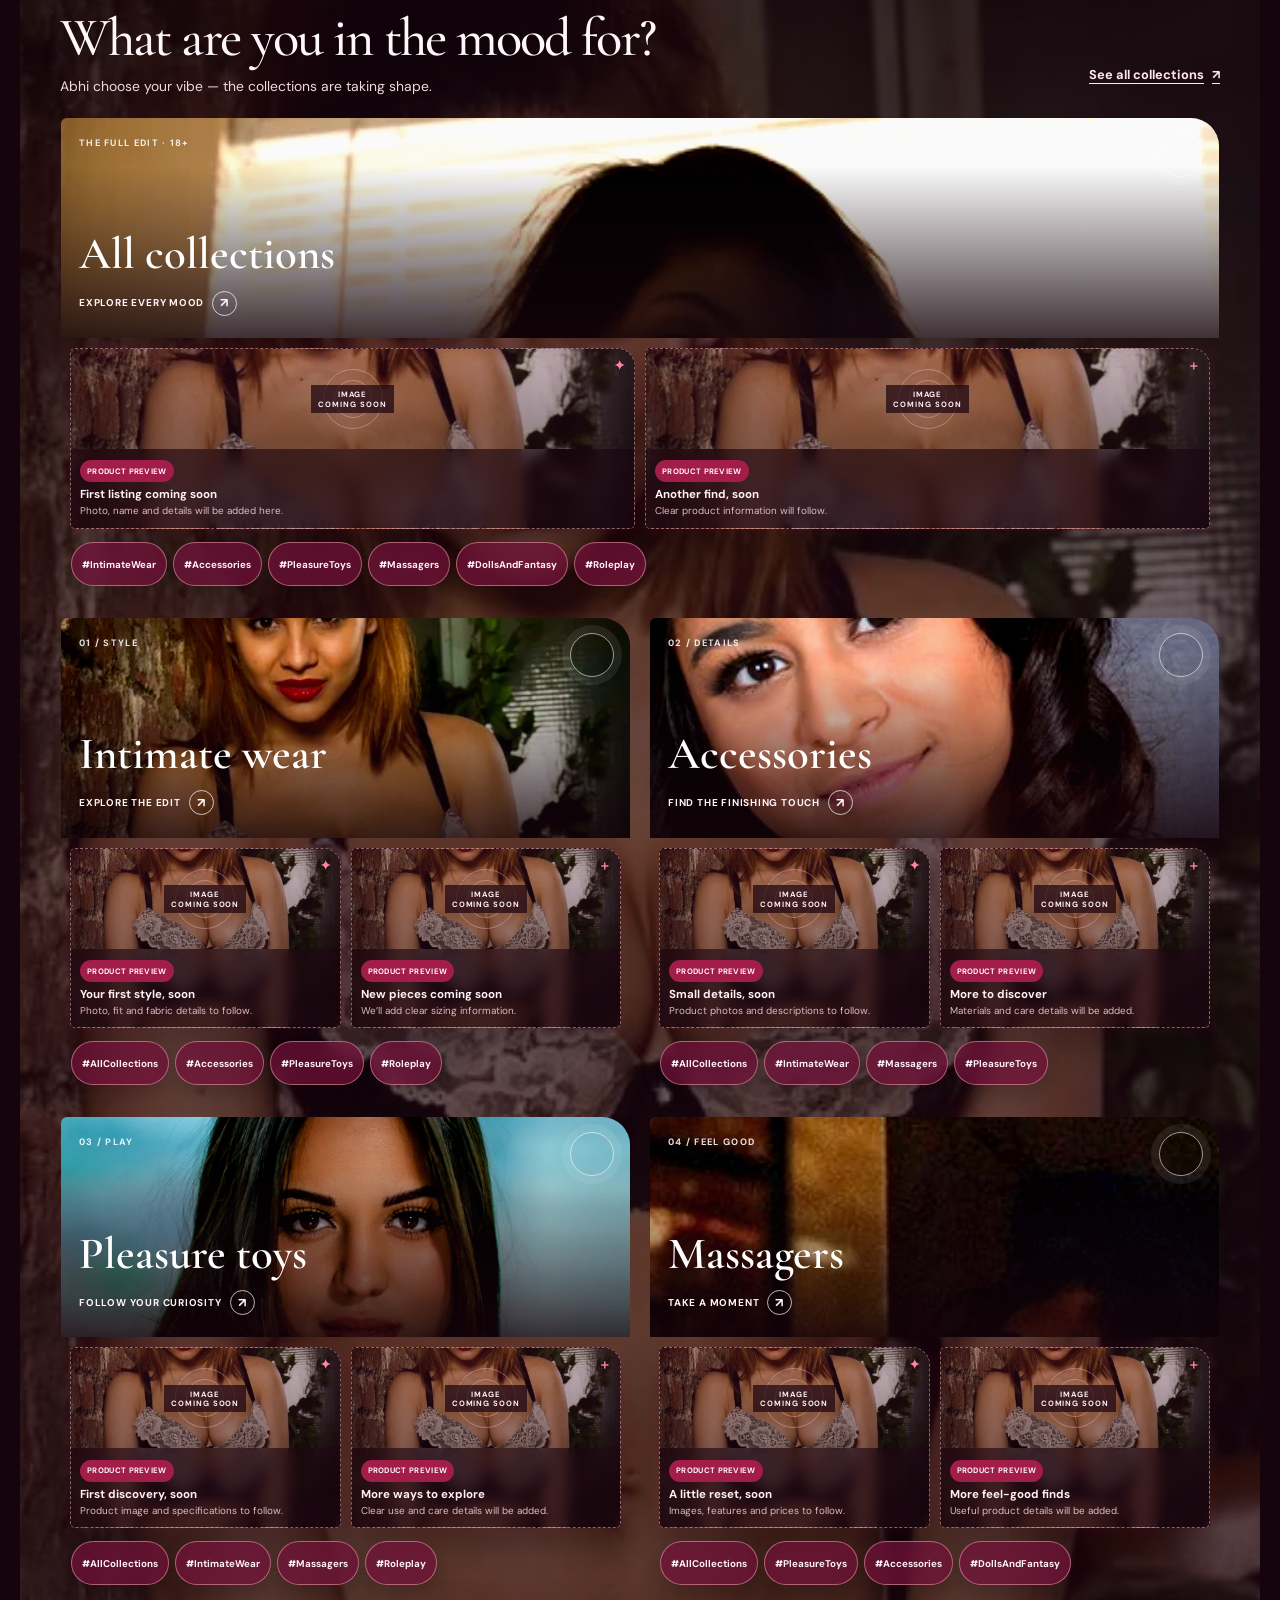
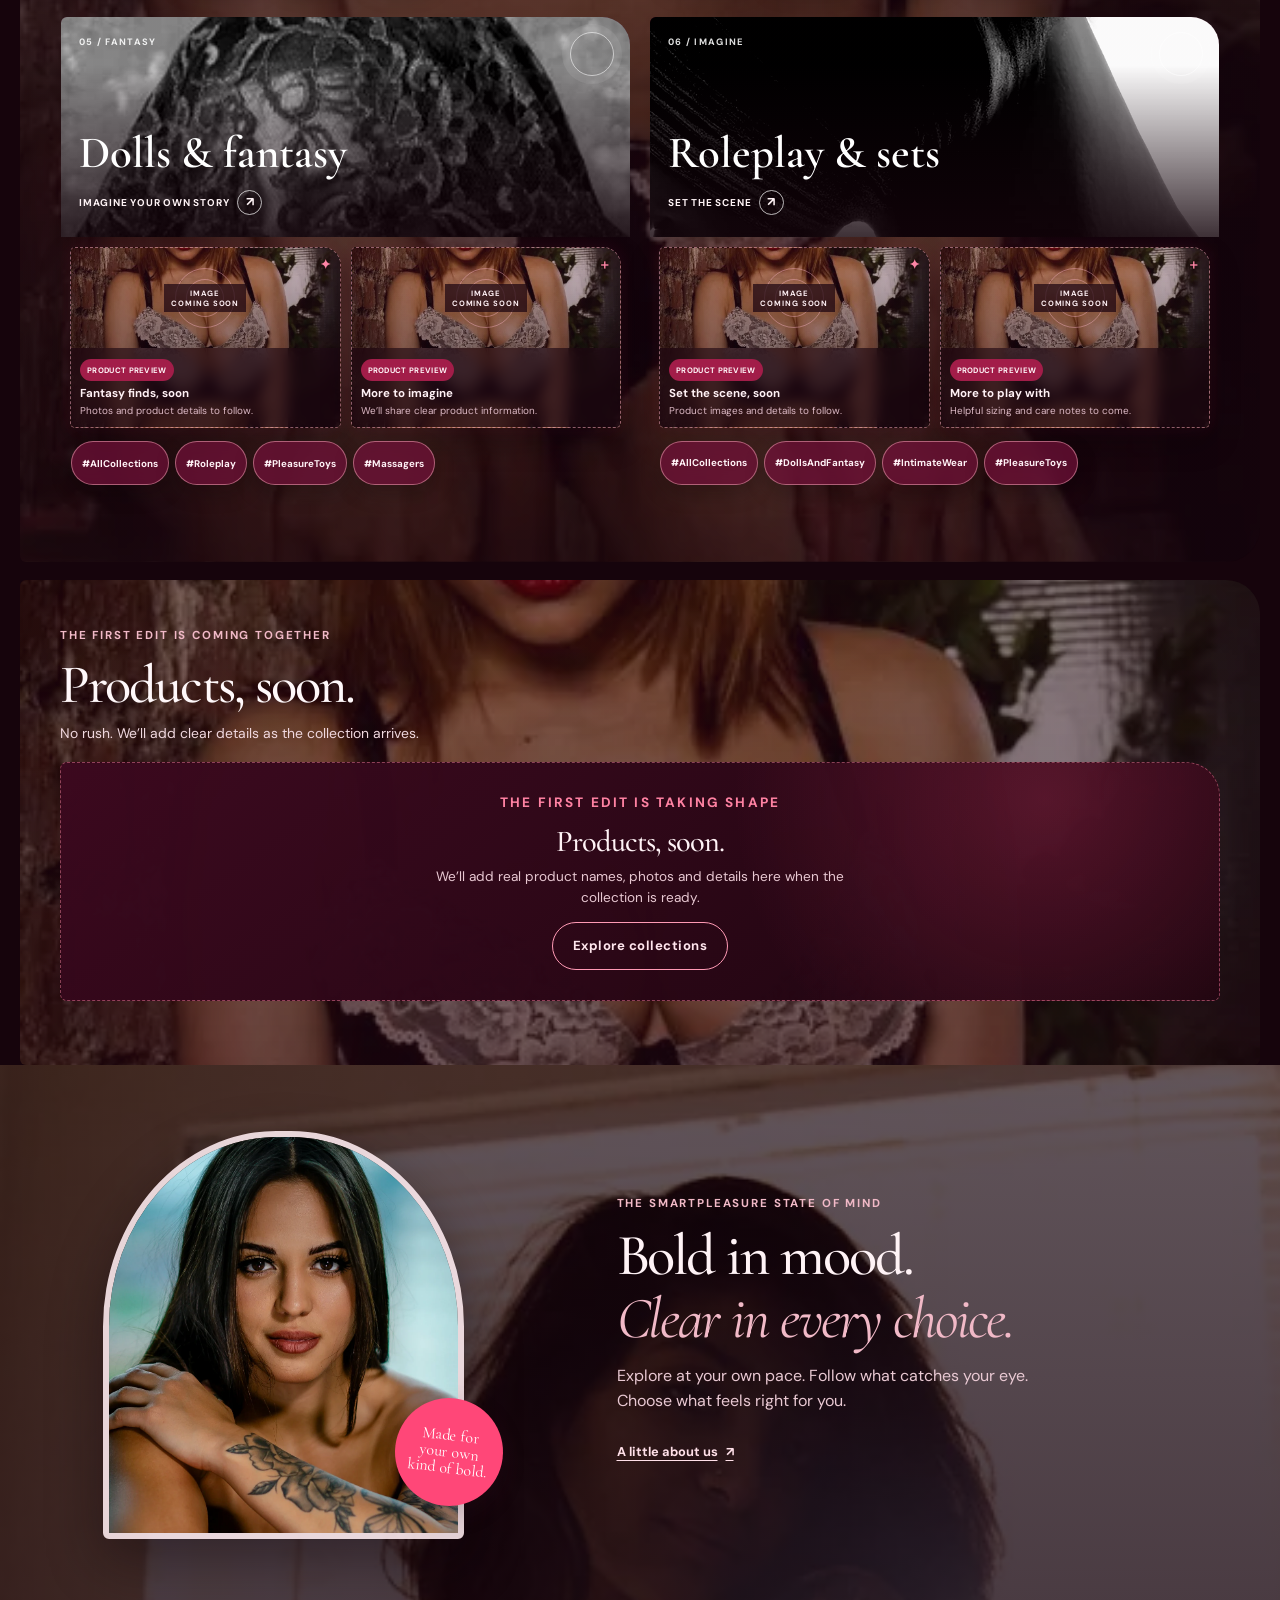
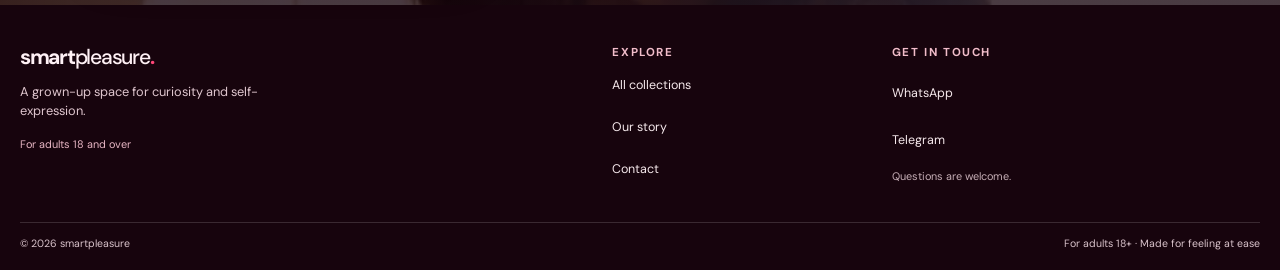
==== commit 0c606f07: "Refresh Smartpleasure storefront design" ====
--- a/index.html
+++ b/index.html
@@ -3,91 +3,247 @@
 <head>
   <meta charset="utf-8">
   <meta name="viewport" content="width=device-width, initial-scale=1">
-  <title>smartpleasure | Massage &amp; Pleasure Essentials</title>
-  <meta name="description" content="Explore thoughtfully selected massage and pleasure essentials for adults. Browse the collection and get friendly support when you need it.">
+  <meta name="theme-color" content="#2d0e1d">
+  <title>smartpleasure | Your mood, your rules</title>
+  <meta name="description" content="Discover an expressive world of intimate wear and pleasure wellness at smartpleasure. A discreet, welcoming space for adults 18+.">
   <meta property="og:type" content="website">
-  <meta property="og:title" content="smartpleasure | Massage &amp; Pleasure Essentials">
-  <meta property="og:description" content="Thoughtful massage and pleasure essentials for adults, with clear information and friendly support.">
-  <meta property="og:url" content="https://smartpleasure.shop/index.html">
-  <meta property="og:image" content="https://smartpleasure.shop/images/hero-placeholder.svg">
-  <meta property="og:image:alt" content="Abstract sage, cream and muted rose artwork for the smartpleasure wellness store">
+  <meta property="og:title" content="smartpleasure | Your mood, your rules">
+  <meta property="og:description" content="A discreet, welcoming space to explore pleasure wellness, intimate wear and fantasy. For adults 18+.">
+  <meta property="og:url" content="https://smartpleasure.shop/">
+  <meta property="og:image" content="https://smartpleasure.shop/images/campaign-editorial.jpg">
+  <meta property="og:image:alt" content="Adult couple in an intimate editorial portrait, dressed in underwear">
   <link rel="preconnect" href="https://fonts.googleapis.com">
   <link rel="preconnect" href="https://fonts.gstatic.com" crossorigin>
+  <link href="https://fonts.googleapis.com/css2?family=Cormorant+Garamond:wght@400;500;600;700&family=DM+Sans:wght@400;500;600;700&display=swap" rel="stylesheet">
   <link rel="stylesheet" href="css/style.css">
   <script defer src="js/products.js"></script>
   <script defer src="js/main.js"></script>
 </head>
 <body>
-  <div class="announcement-bar"><span>Thoughtful wellness essentials for adults 18+</span><a href="shop.html">Browse the collection</a></div>
+  <div class="announcement-bar"><span>Aapki curiosity, apni pace</span><span class="announcement-dot" aria-hidden="true">✦</span><span>For adults 18+</span></div>
   <header class="site-header">
-    <a class="brand" href="index.html" aria-label="smartpleasure home">smartpleasure<span class="brand-dot">.</span></a>
+    <a class="brand" href="index.html" aria-label="smartpleasure home">smart<span>pleasure</span><i>.</i></a>
     <button class="menu-toggle" type="button" aria-label="Open menu" aria-expanded="false" aria-controls="site-navigation"><span></span><span></span><span></span></button>
     <nav class="site-nav" id="site-navigation" aria-label="Main navigation">
-      <a class="active" href="index.html">Home</a><a href="shop.html">Shop</a><a href="about.html">Our approach</a><a href="contact.html">Contact</a>
+      <a class="active" href="index.html">Home</a>
+      <a href="shop.html#products">Explore</a>
+      <a href="about.html">Our story</a>
+      <a href="contact.html">Contact</a>
     </nav>
-    <a class="header-cart" href="cart.html">Bag <span class="cart-count" data-cart-count>0</span></a>
+    <a class="header-cart" href="cart.html" aria-label="Open your bag">Bag <span class="cart-count" data-cart-count>0</span></a>
   </header>
+  <nav class="category-ribbon" aria-label="Shop by collection">
+    <a href="shop.html#products">All collections</a>
+    <a href="shop.html?category=garments#products">Intimate wear</a>
+    <a href="shop.html?category=accessories#products">Accessories</a>
+    <a href="shop.html?category=toys#products">Pleasure toys</a>
+    <a href="shop.html?category=massagers#products">Massagers</a>
+    <a href="shop.html?category=dolls#products">Dolls &amp; fantasy</a>
+    <a href="shop.html?category=roleplay#products">Roleplay</a>
+  </nav>
 
   <main>
-    <section class="hero section-wrap">
+    <section class="hero editorial-hero">
       <div class="hero-copy">
-        <p class="eyebrow">A little more at ease · Adults 18+</p>
-        <h1>Feel good in your own rhythm.</h1>
-        <p class="hero-lede">Thoughtfully chosen massage and pleasure essentials, with clear information and friendly support whenever you need it.</p>
-        <div class="hero-actions"><a class="button button-primary" href="shop.html">Explore the collection</a><a class="text-link" href="about.html">Get to know us <span aria-hidden="true">→</span></a></div>
-        <p class="hero-note">A welcoming space for adults to browse at their own pace.</p>
-      </div>
-      <div class="hero-art">
-        <img src="images/hero-placeholder.svg" alt="Layered cream, sage and muted rose shapes creating a calm wellness mood">
-        <span class="image-caption">A calm start, at your own pace</span>
-      </div>
-    </section>
-
-    <section class="trust-strip" aria-label="Store values">
-      <div><span class="trust-mark">01</span><span>Adults 18+</span></div>
-      <div><span class="trust-mark">02</span><span>Thoughtful selection</span></div>
-      <div><span class="trust-mark">03</span><span>Friendly support</span></div>
-    </section>
-
-    <section class="section-wrap section-space">
+        <p class="eyebrow light-eyebrow"><span class="eyebrow-line"></span> A new kind of after-hours</p>
+        <h1>Pleasure,<br><em>made personal.</em></h1>
+        <p class="hero-lede">A space for curiosity, self-expression and the little things that make you feel more like you.</p>
+        <div class="hero-actions">
+          <a class="button button-primary" href="#collections">Find your mood <span aria-hidden="true">↗</span></a>
+          <a class="hero-text-link" href="shop.html#products">Explore the edit <span aria-hidden="true">→</span></a>
+        </div>
+        <p class="hero-footnote"><span aria-hidden="true">18+</span> For grown-ups, always.</p>
+      </div>
+      <figure class="hero-visual">
+        <span class="hero-halo halo-one" aria-hidden="true"></span>
+        <span class="hero-halo halo-two" aria-hidden="true"></span>
+        <img class="hero-image" src="images/campaign-editorial.jpg" alt="Adult couple sharing an intimate embrace in a softly lit editorial portrait" width="1600" height="2396" fetchpriority="high">
+        <a class="floating-photo floating-lingerie" href="shop.html?category=garments#products" aria-label="Explore intimate wear">
+          <img src="images/lingerie-editorial.webp" alt="Adult model in a black and ivory lace lingerie set" loading="lazy">
+          <span>Wear your mood <b aria-hidden="true">↗</b></span>
+        </a>
+        <span class="hero-seal"><span>For the</span><strong>curious</strong><span>18+</span></span>
+        <figcaption class="image-caption">Stock image: <a href="https://www.pexels.com/photo/man-and-woman-in-underwear-embracing-in-spotlight-19017952/" target="_blank" rel="noopener noreferrer">Sergey Romanenko / Pexels</a>. Models do not endorse smartpleasure.</figcaption>
+      </figure>
+      <span class="hero-side-note" aria-hidden="true">SENSUAL · MODERN · YOURS</span>
+    </section>
+
+    <section class="experience-strip" aria-label="Our approach">
+      <div><span class="experience-icon">01</span><span>Adults only</span></div>
+      <span class="experience-divider" aria-hidden="true"></span>
+      <div><span class="experience-icon">✦</span><span>Explore at your pace</span></div>
+      <span class="experience-divider" aria-hidden="true"></span>
+      <div><span class="experience-icon">↗</span><span>Make it your own</span></div>
+    </section>
+
+    <section class="mood-marquee" aria-labelledby="marquee-title">
+      <div class="section-wrap marquee-heading">
+        <div><p class="eyebrow">Aapki vibe, your way</p><h2 id="marquee-title">Follow the feeling.</h2></div>
+        <p>Tap a floating card to explore its collection.</p>
+      </div>
+      <div class="marquee-lane" aria-label="Featured collection inspiration">
+        <div class="marquee-track marquee-forward">
+          <div class="marquee-group">
+            <a class="mood-card mood-lingerie" href="shop.html?category=garments#products"><img src="images/lingerie-editorial.webp" alt="Adult model wearing black and ivory lace lingerie" loading="lazy"><span>Intimate wear <b aria-hidden="true">↗</b></span></a>
+            <a class="mood-card mood-fantasy" href="shop.html?category=garments#products"><img src="images/marquee-gorgeous.webp" alt="Portrait crop of an adult woman in a black strappy top" loading="lazy"><span>Wear your mood <b aria-hidden="true">↗</b></span></a>
+            <a class="mood-card mood-couple" href="shop.html?category=toys#products"><img src="images/portrait-blue-crop.webp" alt="Close editorial portrait of an adult woman with crossed arms and shoulders visible" loading="lazy"><span>Pleasure toys <b aria-hidden="true">↗</b></span></a>
+            <a class="mood-card mood-detail" href="shop.html?category=accessories#products"><img src="images/marquee-portrait-185509.webp" alt="Smiling adult woman in a softly lit portrait" loading="lazy"><span>Little details <b aria-hidden="true">↗</b></span></a>
+            <a class="mood-card mood-fantasy" href="shop.html?category=roleplay#products"><img src="images/marquee-kolkata.webp" alt="Moody portrait crop of an adult woman in warm evening light" loading="lazy"><span>After-hours mood <b aria-hidden="true">↗</b></span></a>
+            <a class="mood-card mood-detail" href="shop.html?category=massagers#products"><img src="images/marquee-portrait-89759.webp" alt="Black-and-white close portrait of an adult woman" loading="lazy"><span>Take a moment <b aria-hidden="true">↗</b></span></a>
+            <a class="mood-card mood-lingerie" href="shop.html?category=dolls#products"><img src="images/marquee-portrait-91835.webp" alt="Adult woman’s face seen through a lace veil" loading="lazy"><span>Fantasy &amp; more <b aria-hidden="true">↗</b></span></a>
+            <a class="mood-card mood-couple" href="shop.html?category=toys#products"><img src="images/marquee-portrait-380397.webp" alt="Close-up portrait of an adult woman in dramatic light" loading="lazy"><span>Follow curiosity <b aria-hidden="true">↗</b></span></a>
+          </div>
+          <div class="marquee-group" aria-hidden="true">
+            <a class="mood-card mood-lingerie" href="shop.html?category=garments#products" tabindex="-1"><img src="images/lingerie-editorial.webp" alt="" loading="lazy"><span>Intimate wear <b aria-hidden="true">↗</b></span></a>
+            <a class="mood-card mood-fantasy" href="shop.html?category=garments#products" tabindex="-1"><img src="images/marquee-gorgeous.webp" alt="" loading="lazy"><span>Wear your mood <b aria-hidden="true">↗</b></span></a>
+            <a class="mood-card mood-couple" href="shop.html?category=toys#products" tabindex="-1"><img src="images/portrait-blue-crop.webp" alt="" loading="lazy"><span>Pleasure toys <b aria-hidden="true">↗</b></span></a>
+            <a class="mood-card mood-detail" href="shop.html?category=accessories#products" tabindex="-1"><img src="images/marquee-portrait-185509.webp" alt="" loading="lazy"><span>Little details <b aria-hidden="true">↗</b></span></a>
+            <a class="mood-card mood-fantasy" href="shop.html?category=roleplay#products" tabindex="-1"><img src="images/marquee-kolkata.webp" alt="" loading="lazy"><span>After-hours mood <b aria-hidden="true">↗</b></span></a>
+            <a class="mood-card mood-detail" href="shop.html?category=massagers#products" tabindex="-1"><img src="images/marquee-portrait-89759.webp" alt="" loading="lazy"><span>Take a moment <b aria-hidden="true">↗</b></span></a>
+            <a class="mood-card mood-lingerie" href="shop.html?category=dolls#products" tabindex="-1"><img src="images/marquee-portrait-91835.webp" alt="" loading="lazy"><span>Fantasy &amp; more <b aria-hidden="true">↗</b></span></a>
+            <a class="mood-card mood-couple" href="shop.html?category=toys#products" tabindex="-1"><img src="images/marquee-portrait-380397.webp" alt="" loading="lazy"><span>Follow curiosity <b aria-hidden="true">↗</b></span></a>
+          </div>
+        </div>
+      </div>
+      <div class="marquee-lane marquee-lane-bottom" aria-hidden="true">
+        <div class="marquee-track marquee-reverse">
+          <div class="marquee-group">
+            <a class="mood-card mood-detail" href="shop.html?category=accessories#products" tabindex="-1"><img src="images/portrait-window-crop.webp" alt="" loading="lazy"><span>Wear your mood <b aria-hidden="true">↗</b></span></a>
+            <a class="mood-card mood-couple" href="shop.html?category=roleplay#products" tabindex="-1"><img src="images/marquee-silhouette.webp" alt="" loading="lazy"><span>After dark <b aria-hidden="true">↗</b></span></a>
+            <a class="mood-card mood-lingerie" href="shop.html?category=garments#products" tabindex="-1"><img src="images/marquee-beautiful.webp" alt="" loading="lazy"><span>Dress the mood <b aria-hidden="true">↗</b></span></a>
+            <a class="mood-card mood-detail" href="shop.html?category=toys#products" tabindex="-1"><img src="images/marquee-portrait-022.webp" alt="" loading="lazy"><span>Find your own way <b aria-hidden="true">↗</b></span></a>
+            <a class="mood-card mood-fantasy" href="shop.html?category=accessories#products" tabindex="-1"><img src="images/marquee-portrait-003.webp" alt="" loading="lazy"><span>A moment for you <b aria-hidden="true">↗</b></span></a>
+            <a class="mood-card mood-lingerie" href="shop.html?category=roleplay#products" tabindex="-1"><img src="images/marquee-nri.webp" alt="" loading="lazy"><span>Follow the feeling <b aria-hidden="true">↗</b></span></a>
+            <a class="mood-card mood-couple" href="shop.html?category=toys#products" tabindex="-1"><img src="images/campaign-editorial.jpg" alt="" loading="lazy"><span>Explore curiosity <b aria-hidden="true">↗</b></span></a>
+          </div>
+          <div class="marquee-group">
+            <a class="mood-card mood-detail" href="shop.html?category=accessories#products" tabindex="-1"><img src="images/portrait-window-crop.webp" alt="" loading="lazy"><span>Wear your mood <b aria-hidden="true">↗</b></span></a>
+            <a class="mood-card mood-couple" href="shop.html?category=roleplay#products" tabindex="-1"><img src="images/marquee-silhouette.webp" alt="" loading="lazy"><span>After dark <b aria-hidden="true">↗</b></span></a>
+            <a class="mood-card mood-lingerie" href="shop.html?category=garments#products" tabindex="-1"><img src="images/marquee-beautiful.webp" alt="" loading="lazy"><span>Dress the mood <b aria-hidden="true">↗</b></span></a>
+            <a class="mood-card mood-detail" href="shop.html?category=toys#products" tabindex="-1"><img src="images/marquee-portrait-022.webp" alt="" loading="lazy"><span>Find your own way <b aria-hidden="true">↗</b></span></a>
+            <a class="mood-card mood-fantasy" href="shop.html?category=accessories#products" tabindex="-1"><img src="images/marquee-portrait-003.webp" alt="" loading="lazy"><span>A moment for you <b aria-hidden="true">↗</b></span></a>
+            <a class="mood-card mood-lingerie" href="shop.html?category=roleplay#products" tabindex="-1"><img src="images/marquee-nri.webp" alt="" loading="lazy"><span>Follow the feeling <b aria-hidden="true">↗</b></span></a>
+            <a class="mood-card mood-couple" href="shop.html?category=toys#products" tabindex="-1"><img src="images/campaign-editorial.jpg" alt="" loading="lazy"><span>Explore curiosity <b aria-hidden="true">↗</b></span></a>
+          </div>
+        </div>
+      </div>
+    </section>
+
+    <section class="section-wrap collection-section" id="collections">
       <div class="section-heading">
-        <div><p class="eyebrow">A considered collection</p><h2>Find what feels right.</h2></div>
-        <a class="text-link" href="shop.html">Shop all products <span aria-hidden="true">→</span></a>
+        <div><p class="eyebrow">Explore your way</p><h2>What are you in the mood for?</h2><p>Abhi choose your vibe — the collections are taking shape.</p></div>
+        <a class="text-link" href="shop.html#products">See all collections <span aria-hidden="true">↗</span></a>
+      </div>
+      <div class="collection-modules">
+        <article class="collection-module collection-module-all" id="module-all">
+          <a class="collection-card collection-all" href="shop.html#products" aria-label="Browse all collections">
+            <img class="collection-backdrop" src="images/portrait-window-crop.webp" alt="Face-and-shoulders portrait of an adult woman in a floral robe" loading="lazy">
+            <span class="collection-number">THE FULL EDIT · 18+</span><span class="collection-name">All collections</span><span class="collection-link">Explore every mood <b aria-hidden="true">↗</b></span>
+          </a>
+          <div class="module-placeholder-grid">
+            <article class="module-product-placeholder"><div class="placeholder-art" aria-hidden="true"><span>IMAGE<br>COMING SOON</span><b>✦</b></div><div class="placeholder-copy"><span class="placeholder-label">Product preview</span><h3>First listing coming soon</h3><p>Photo, name and details will be added here.</p></div></article>
+            <article class="module-product-placeholder"><div class="placeholder-art placeholder-art-alt" aria-hidden="true"><span>IMAGE<br>COMING SOON</span><b>＋</b></div><div class="placeholder-copy"><span class="placeholder-label">Product preview</span><h3>Another find, soon</h3><p>Clear product information will follow.</p></div></article>
+          </div>
+          <nav class="module-tags" aria-label="All collection tags"><a href="#module-garments">#IntimateWear</a><a href="#module-accessories">#Accessories</a><a href="#module-toys">#PleasureToys</a><a href="#module-massagers">#Massagers</a><a href="#module-dolls">#DollsAndFantasy</a><a href="#module-roleplay">#Roleplay</a></nav>
+        </article>
+
+        <article class="collection-module" id="module-garments">
+          <a class="collection-card collection-wear" href="shop.html?category=garments#products" aria-label="Explore intimate wear">
+            <img class="collection-backdrop" src="images/lingerie-editorial.webp" alt="Adult model wearing black and ivory lace lingerie" loading="lazy">
+            <span class="collection-number">01 / STYLE</span><span class="collection-name">Intimate wear</span><span class="collection-link">Explore the edit <b aria-hidden="true">↗</b></span>
+          </a>
+          <div class="module-placeholder-grid">
+            <article class="module-product-placeholder"><div class="placeholder-art" aria-hidden="true"><span>IMAGE<br>COMING SOON</span><b>✦</b></div><div class="placeholder-copy"><span class="placeholder-label">Product preview</span><h3>Your first style, soon</h3><p>Photo, fit and fabric details to follow.</p></div></article>
+            <article class="module-product-placeholder"><div class="placeholder-art placeholder-art-alt" aria-hidden="true"><span>IMAGE<br>COMING SOON</span><b>＋</b></div><div class="placeholder-copy"><span class="placeholder-label">Product preview</span><h3>New pieces coming soon</h3><p>We’ll add clear sizing information.</p></div></article>
+          </div>
+          <nav class="module-tags" aria-label="Related collection tags"><a href="#module-all">#AllCollections</a><a href="#module-accessories">#Accessories</a><a href="#module-toys">#PleasureToys</a><a href="#module-roleplay">#Roleplay</a></nav>
+        </article>
+
+        <article class="collection-module" id="module-accessories">
+          <a class="collection-card collection-accessories" href="shop.html?category=accessories#products" aria-label="Explore accessories">
+            <img class="collection-backdrop" src="images/marquee-portrait-185509.webp" alt="Smiling adult woman in a softly lit portrait" loading="lazy">
+            <span class="collection-number">02 / DETAILS</span><span class="collection-name">Accessories</span><span class="collection-link">Find the finishing touch <b aria-hidden="true">↗</b></span>
+          </a>
+          <div class="module-placeholder-grid">
+            <article class="module-product-placeholder"><div class="placeholder-art" aria-hidden="true"><span>IMAGE<br>COMING SOON</span><b>✦</b></div><div class="placeholder-copy"><span class="placeholder-label">Product preview</span><h3>Small details, soon</h3><p>Product photos and descriptions to follow.</p></div></article>
+            <article class="module-product-placeholder"><div class="placeholder-art placeholder-art-alt" aria-hidden="true"><span>IMAGE<br>COMING SOON</span><b>＋</b></div><div class="placeholder-copy"><span class="placeholder-label">Product preview</span><h3>More to discover</h3><p>Materials and care details will be added.</p></div></article>
+          </div>
+          <nav class="module-tags" aria-label="Related collection tags"><a href="#module-all">#AllCollections</a><a href="#module-garments">#IntimateWear</a><a href="#module-massagers">#Massagers</a><a href="#module-toys">#PleasureToys</a></nav>
+        </article>
+
+        <article class="collection-module" id="module-toys">
+          <a class="collection-card collection-toys" href="shop.html?category=toys#products" aria-label="Explore pleasure toys">
+            <img class="collection-backdrop" src="images/portrait-blue-crop.webp" alt="Close portrait of an adult woman with crossed arms and shoulders visible" loading="lazy">
+            <span class="collection-number">03 / PLAY</span><span class="collection-name">Pleasure toys</span><span class="collection-link">Follow your curiosity <b aria-hidden="true">↗</b></span>
+          </a>
+          <div class="module-placeholder-grid">
+            <article class="module-product-placeholder"><div class="placeholder-art" aria-hidden="true"><span>IMAGE<br>COMING SOON</span><b>✦</b></div><div class="placeholder-copy"><span class="placeholder-label">Product preview</span><h3>First discovery, soon</h3><p>Product image and specifications to follow.</p></div></article>
+            <article class="module-product-placeholder"><div class="placeholder-art placeholder-art-alt" aria-hidden="true"><span>IMAGE<br>COMING SOON</span><b>＋</b></div><div class="placeholder-copy"><span class="placeholder-label">Product preview</span><h3>More ways to explore</h3><p>Clear use and care details will be added.</p></div></article>
+          </div>
+          <nav class="module-tags" aria-label="Related collection tags"><a href="#module-all">#AllCollections</a><a href="#module-garments">#IntimateWear</a><a href="#module-massagers">#Massagers</a><a href="#module-roleplay">#Roleplay</a></nav>
+        </article>
+
+        <article class="collection-module" id="module-massagers">
+          <a class="collection-card collection-massagers" href="shop.html?category=massagers#products" aria-label="Explore massagers">
+            <img class="collection-backdrop" src="images/marquee-kolkata.webp" alt="Moody portrait crop of an adult woman in warm evening light" loading="lazy">
+            <span class="collection-number">04 / FEEL GOOD</span><span class="collection-name">Massagers</span><span class="collection-link">Take a moment <b aria-hidden="true">↗</b></span>
+          </a>
+          <div class="module-placeholder-grid">
+            <article class="module-product-placeholder"><div class="placeholder-art" aria-hidden="true"><span>IMAGE<br>COMING SOON</span><b>✦</b></div><div class="placeholder-copy"><span class="placeholder-label">Product preview</span><h3>A little reset, soon</h3><p>Images, features and prices to follow.</p></div></article>
+            <article class="module-product-placeholder"><div class="placeholder-art placeholder-art-alt" aria-hidden="true"><span>IMAGE<br>COMING SOON</span><b>＋</b></div><div class="placeholder-copy"><span class="placeholder-label">Product preview</span><h3>More feel-good finds</h3><p>Useful product details will be added.</p></div></article>
+          </div>
+          <nav class="module-tags" aria-label="Related collection tags"><a href="#module-all">#AllCollections</a><a href="#module-toys">#PleasureToys</a><a href="#module-accessories">#Accessories</a><a href="#module-dolls">#DollsAndFantasy</a></nav>
+        </article>
+
+        <article class="collection-module" id="module-dolls">
+          <a class="collection-card collection-fantasy" href="shop.html?category=dolls#products" aria-label="Explore dolls and fantasy">
+            <img class="collection-backdrop" src="images/marquee-portrait-91835.webp" alt="Adult woman’s face seen through a lace veil" loading="lazy">
+            <span class="collection-number">05 / FANTASY</span><span class="collection-name">Dolls &amp; fantasy</span><span class="collection-link">Imagine your own story <b aria-hidden="true">↗</b></span>
+          </a>
+          <div class="module-placeholder-grid">
+            <article class="module-product-placeholder"><div class="placeholder-art" aria-hidden="true"><span>IMAGE<br>COMING SOON</span><b>✦</b></div><div class="placeholder-copy"><span class="placeholder-label">Product preview</span><h3>Fantasy finds, soon</h3><p>Photos and product details to follow.</p></div></article>
+            <article class="module-product-placeholder"><div class="placeholder-art placeholder-art-alt" aria-hidden="true"><span>IMAGE<br>COMING SOON</span><b>＋</b></div><div class="placeholder-copy"><span class="placeholder-label">Product preview</span><h3>More to imagine</h3><p>We’ll share clear product information.</p></div></article>
+          </div>
+          <nav class="module-tags" aria-label="Related collection tags"><a href="#module-all">#AllCollections</a><a href="#module-roleplay">#Roleplay</a><a href="#module-toys">#PleasureToys</a><a href="#module-massagers">#Massagers</a></nav>
+        </article>
+
+        <article class="collection-module" id="module-roleplay">
+          <a class="collection-card collection-roleplay" href="shop.html?category=roleplay#products" aria-label="Explore roleplay and sets">
+            <img class="collection-backdrop" src="images/marquee-silhouette.webp" alt="Artful silhouette of an adult woman in profile" loading="lazy">
+            <span class="collection-number">06 / IMAGINE</span><span class="collection-name">Roleplay &amp; sets</span><span class="collection-link">Set the scene <b aria-hidden="true">↗</b></span>
+          </a>
+          <div class="module-placeholder-grid">
+            <article class="module-product-placeholder"><div class="placeholder-art" aria-hidden="true"><span>IMAGE<br>COMING SOON</span><b>✦</b></div><div class="placeholder-copy"><span class="placeholder-label">Product preview</span><h3>Set the scene, soon</h3><p>Product images and details to follow.</p></div></article>
+            <article class="module-product-placeholder"><div class="placeholder-art placeholder-art-alt" aria-hidden="true"><span>IMAGE<br>COMING SOON</span><b>＋</b></div><div class="placeholder-copy"><span class="placeholder-label">Product preview</span><h3>More to play with</h3><p>Helpful sizing and care notes to come.</p></div></article>
+          </div>
+          <nav class="module-tags" aria-label="Related collection tags"><a href="#module-all">#AllCollections</a><a href="#module-dolls">#DollsAndFantasy</a><a href="#module-garments">#IntimateWear</a><a href="#module-toys">#PleasureToys</a></nav>
+        </article>
+      </div>
+    </section>
+
+    <section class="catalogue-preview section-wrap">
+      <div class="section-heading">
+        <div><p class="eyebrow">The first edit is coming together</p><h2>Products, soon.</h2><p>No rush. We’ll add clear details as the collection arrives.</p></div>
       </div>
       <div class="product-grid featured-grid" data-featured-products aria-live="polite"></div>
     </section>
 
-    <section class="why-section">
-      <div class="section-wrap why-layout">
-        <div class="why-heading"><p class="eyebrow">The smartpleasure approach</p><h2>Good choices begin with feeling at ease.</h2><p>We want every visit to feel clear, comfortable and free from pressure.</p></div>
-        <div class="benefit-list">
-          <article class="benefit-item"><span class="benefit-number">01</span><div><h3>Thoughtfully selected</h3><p>A focused collection to make browsing feel simpler.</p></div></article>
-          <article class="benefit-item"><span class="benefit-number">02</span><div><h3>Clear product details</h3><p>Helpful information belongs beside every product.</p></div></article>
-          <article class="benefit-item"><span class="benefit-number">03</span><div><h3>Here when you need us</h3><p>Ask a question on WhatsApp or Telegram at your own pace.</p></div></article>
-        </div>
-      </div>
-    </section>
-
-    <section class="offer-section section-wrap">
-      <div class="offer-copy"><p class="eyebrow">A little something extra</p><h2>Make room for a moment of care.</h2><p>Look out for seasonal offers and new arrivals.</p></div>
-      <a class="button button-light" href="shop.html">See what’s new <span aria-hidden="true">→</span></a>
-    </section>
-
-    <section class="section-wrap reassurance-section">
-      <div class="reassurance-title"><p class="eyebrow">On your terms</p><h2>A little more ease, at every step.</h2></div>
-      <div class="reassurance-card"><p>Take your time exploring the collection. If you have a question, our team is here to help you choose with confidence.</p><a class="text-link" href="contact.html">Talk with us <span aria-hidden="true">→</span></a></div>
+    <section class="brand-note">
+      <div class="section-wrap brand-note-inner">
+        <div class="brand-note-image"><img src="images/portrait-blue-crop.webp" alt="Close portrait of an adult woman with crossed arms and shoulders visible" loading="lazy"><span>Made for your own kind of bold.</span></div>
+        <div class="brand-note-copy"><p class="eyebrow">The smartpleasure state of mind</p><h2>Bold in mood.<br><em>Clear in every choice.</em></h2><p>Explore at your own pace. Follow what catches your eye. Choose what feels right for you.</p><a class="text-link" href="about.html">A little about us <span aria-hidden="true">↗</span></a></div>
+      </div>
     </section>
   </main>
 
   <footer class="site-footer">
     <div class="section-wrap footer-main">
-      <div class="footer-brand-block"><a class="brand footer-brand" href="index.html">smartpleasure<span class="brand-dot">.</span></a><p>Thoughtful wellness essentials for adults.</p><span class="adult-note">For adults 18 and over</span></div>
-      <div class="footer-links"><h2>Explore</h2><a href="shop.html">Shop all</a><a href="about.html">Our approach</a><a href="contact.html">Contact us</a></div>
-      <div class="footer-links"><h2>Get in touch</h2><a href="contact.html#whatsapp" data-whatsapp>WhatsApp support</a><a href="https://t.me/yourusername" data-telegram target="_blank" rel="noopener noreferrer">Telegram support</a><p>Questions are welcome on either channel.</p></div>
+      <div class="footer-brand-block"><a class="brand footer-brand" href="index.html">smart<span>pleasure</span><i>.</i></a><p>A grown-up space for curiosity and self-expression.</p><span class="adult-note">For adults 18 and over</span></div>
+      <div class="footer-links"><h2>Explore</h2><a href="shop.html#products">All collections</a><a href="about.html">Our story</a><a href="contact.html">Contact</a></div>
+      <div class="footer-links"><h2>Get in touch</h2><a href="contact.html#whatsapp" data-whatsapp>WhatsApp</a><a href="https://t.me/yourusername" data-telegram target="_blank" rel="noopener noreferrer">Telegram</a><p>Questions are welcome.</p></div>
     </div>
-    <div class="section-wrap footer-bottom"><span>© <span data-current-year></span> smartpleasure</span><span>Made for feeling at ease.</span></div>
+    <div class="section-wrap footer-bottom"><span>© <span data-current-year></span> smartpleasure</span><span>For adults 18+ · Made for feeling at ease</span></div>
   </footer>
-
-  <a class="whatsapp-float" href="#" data-whatsapp aria-label="Chat with smartpleasure on WhatsApp"><span class="whatsapp-symbol" aria-hidden="true">◉</span><span>WhatsApp</span></a>
+  <a class="whatsapp-float" href="#" data-whatsapp aria-label="Chat with smartpleasure on WhatsApp"><span aria-hidden="true">◉</span><span>WhatsApp</span></a>
 </body>
 </html>
--- a/css/style.css
+++ b/css/style.css
@@ -1,379 +1,746 @@
-/* smartpleasure: warm, modern and reassuring. Product content and colours are easy to edit here. */
-@import url('https://fonts.googleapis.com/css2?family=DM+Sans:wght@400;500;600;700&family=Lora:wght@400;500;600&display=swap');
-
+/* smartpleasure storefront — original, mobile-first styles. */
 :root {
-  --color-ink: #273630;
-  --color-muted: #68766f;
-  --color-sage: #426452;
-  --color-sage-dark: #2d4b3d;
-  --color-sage-soft: #e4ebe5;
-  --color-cream: #faf8f3;
-  --color-paper: #fffefa;
-  --color-rose: #ead8cf;
-  --color-sand: #f0ece3;
-  --color-line: #e6e2d9;
-  --color-whatsapp: #258b5d;
-  --shadow-soft: 0 14px 42px rgba(39, 54, 48, .08);
-  --font-body: 'DM Sans', 'Segoe UI', Arial, sans-serif;
-  --font-heading: 'Lora', Georgia, serif;
-  --page-width: 1180px;
-}
-
-* { box-sizing: border-box; }
-html { scroll-behavior: smooth; }
+  --wine-950:#210b17; --wine-900:#2d0e1d; --wine-800:#4b1b32; --wine-700:#672543;
+  --rose-700:#b73361; --rose-600:#cf4b73; --rose-300:#efbdca; --rose-100:#f8e6eb;
+  --ivory:#fffaf6; --paper:#fffefd; --sand:#f4ede7; --ink:#2c1c23; --muted:#75666a;
+  --line:#e8d9dc; --success:#287454; --whatsapp:#238357;
+  --heading:"Cormorant Garamond", Georgia, serif; --body:"DM Sans", "Segoe UI", Arial, sans-serif;
+  --page-width:1240px; --soft-shadow:0 18px 50px rgba(51,13,31,.13);
+}
+* { box-sizing:border-box; }
+html { scroll-behavior:smooth; }
+body { min-width:320px; margin:0; background:var(--ivory); color:var(--ink); font-family:var(--body); font-size:16px; line-height:1.55; -webkit-font-smoothing:antialiased; }
+img { display:block; max-width:100%; }
+button,input,textarea,select { font:inherit; }
+a { color:inherit; }
+button,a { -webkit-tap-highlight-color:transparent; }
+:focus-visible { outline:3px solid #d54978; outline-offset:3px; }
+h1,h2,h3,p { margin-top:0; }
+h1,h2,h3 { line-height:1.08; }
+h1,h2 { font-family:var(--heading); font-weight:500; letter-spacing:-.035em; }
+h1 { font-size:clamp(2.9rem,10vw,5.9rem); }
+h2 { font-size:clamp(2rem,6vw,3.4rem); }
+h3 { font-size:1.1rem; }
+[hidden] { display:none!important; }
+.section-wrap { width:min(var(--page-width),calc(100% - 36px)); margin-inline:auto; }
+.eyebrow { display:flex; align-items:center; gap:9px; margin:0 0 12px; color:var(--rose-700); font-size:.72rem; font-weight:700; letter-spacing:.16em; line-height:1.4; text-transform:uppercase; }
+.light-eyebrow { color:#f1bdca; }
+.eyebrow-line { display:inline-block; width:28px; height:1px; background:currentColor; }
+.muted { color:var(--muted); }
+
+/* A factual announcement strip with no unconfirmed offer or shipping claims. */
+.announcement-bar { display:flex; min-height:34px; align-items:center; justify-content:center; gap:11px; padding:6px 14px; background:var(--rose-600); color:#fff; font-size:.66rem; font-weight:700; letter-spacing:.09em; text-align:center; text-transform:uppercase; }
+.announcement-dot { color:#ffdce5; font-size:.65rem; }
+
+/* Main navigation */
+.site-header { position:sticky; z-index:30; top:0; display:grid; min-height:72px; grid-template-columns:1fr auto auto; align-items:center; gap:12px; padding:10px 18px; border-bottom:1px solid rgba(91,32,57,.12); background:rgba(255,250,246,.96); backdrop-filter:blur(14px); }
+.brand { display:inline-flex; align-items:baseline; width:max-content; color:var(--wine-900); font-size:1.12rem; font-weight:700; letter-spacing:-.06em; line-height:1; text-decoration:none; }
+.brand span { font-weight:500; }
+.brand i { color:var(--rose-600); font-style:normal; }
+.menu-toggle { display:grid; width:44px; height:44px; place-content:center; gap:5px; padding:0; border:1px solid var(--line); border-radius:50%; background:transparent; cursor:pointer; }
+.menu-toggle span { display:block; width:16px; height:1.5px; background:var(--wine-900); }
+.site-nav { position:absolute; top:calc(100% + 1px); right:0; left:0; display:none; flex-direction:column; padding:8px 18px 18px; border-bottom:1px solid var(--line); background:var(--ivory); }
+.site-nav.is-open { display:flex; }
+.site-nav a { display:flex; min-height:48px; align-items:center; border-bottom:1px solid rgba(91,32,57,.1); color:var(--wine-900); font-size:.8rem; font-weight:700; letter-spacing:.1em; text-decoration:none; text-transform:uppercase; }
+.site-nav a.active,.site-nav a:hover { color:var(--rose-700); }
+.header-cart { display:inline-flex; min-height:44px; align-items:center; gap:8px; padding:0 12px; border:1px solid var(--line); border-radius:999px; color:var(--wine-900); font-size:.7rem; font-weight:700; letter-spacing:.08em; text-decoration:none; text-transform:uppercase; }
+.cart-count { display:grid; min-width:23px; height:23px; place-items:center; border-radius:50%; background:var(--wine-900); color:#fff; font-size:.69rem; letter-spacing:0; }
+
+/* Horizontal category shortcuts */
+.category-ribbon { position:relative; z-index:5; display:flex; gap:4px; overflow-x:auto; padding:7px 14px; background:var(--wine-950); scrollbar-width:none; }
+.category-ribbon::-webkit-scrollbar { display:none; }
+.category-ribbon a { display:inline-flex; min-height:44px; flex:0 0 auto; align-items:center; padding:0 13px; border:1px solid transparent; border-radius:999px; color:#f8e9ed; font-size:.68rem; font-weight:600; letter-spacing:.025em; text-decoration:none; transition:background .2s ease,color .2s ease,border-color .2s ease; }
+.category-ribbon a:hover,.category-ribbon a:focus-visible { background:var(--rose-600); color:#fff; }
+.category-ribbon a.is-active { border-color:rgba(248,230,235,.46); background:rgba(207,75,115,.2); color:#fff; box-shadow:inset 0 -2px var(--rose-300); }
+
+/* Reusable buttons and links */
+.button { display:inline-flex; min-height:48px; align-items:center; justify-content:center; gap:10px; padding:11px 20px; border:1px solid transparent; border-radius:999px; font-size:.82rem; font-weight:700; letter-spacing:.04em; text-align:center; text-decoration:none; cursor:pointer; transition:transform .2s ease,background .2s ease,color .2s ease,box-shadow .2s ease; }
+.button:hover { transform:translateY(-2px); }
+.button-primary { background:var(--rose-600); color:#fff; }
+.button-primary:hover { background:var(--rose-700); box-shadow:0 10px 24px rgba(183,51,97,.25); }
+.button-outline { border-color:var(--wine-800); background:transparent; color:var(--wine-900); }
+.button-outline:hover { background:var(--wine-900); color:#fff; }
+.button-light { background:var(--ivory); color:var(--wine-900); }
+.button-light:hover { background:#f4dce4; }
+.button-small { min-height:44px; padding:9px 14px; font-size:.76rem; }
+.button-wide { width:100%; }
+.text-link,.hero-text-link,.continue-link { display:inline-flex; min-height:44px; align-items:center; gap:8px; color:var(--wine-800); font-size:.8rem; font-weight:700; text-decoration-thickness:1px; text-underline-offset:4px; }
+
+/* Home: editorial hero */
+.editorial-hero { position:relative; display:grid; gap:16px; overflow:hidden; width:calc(100% - 20px); max-width:1440px; min-height:0; margin:10px auto 0; padding:32px 18px 24px; border-radius:7px 7px 28px 28px; background:radial-gradient(ellipse at 76% 13%,rgba(218,98,134,.24),transparent 35%),linear-gradient(135deg,#27101c,#4c1a31 70%,#672640); color:#fff9fa; }
+.hero-copy { position:relative; z-index:4; max-width:610px; }
+.hero-copy .eyebrow { margin-bottom:13px; }
+.hero h1 { margin:0 0 13px; color:#fffaf8; font-size:clamp(3.35rem,15vw,5.3rem); letter-spacing:-.045em; line-height:.86; }
+.hero h1 em { color:#f1b9c7; font-weight:400; }
+.hero-lede { max-width:440px; margin-bottom:19px; color:#f0dfe3; font-size:.92rem; }
+.hero-actions { display:flex; flex-wrap:wrap; align-items:center; gap:4px 14px; }
+.hero-text-link { color:#fff1f4; }
+.hero-footnote { display:flex; align-items:center; gap:8px; margin:14px 0 0; color:#dfc3cc; font-size:.68rem; }
+.hero-footnote span { display:grid; width:25px; height:25px; place-items:center; border:1px solid rgba(255,255,255,.55); border-radius:50%; color:#fff; font-size:.58rem; font-weight:700; }
+.hero-visual { position:relative; width:100%; min-height:332px; margin:4px auto 0; }
+.hero-image { position:absolute; top:0; left:12%; width:74%; height:91%; border:5px solid rgba(255,255,255,.92); border-radius:48% 48% 8px 8px; background:#75415a; box-shadow:0 20px 44px rgba(13,4,9,.32); object-fit:cover; object-position:center 45%; }
+.hero-halo { position:absolute; z-index:0; display:block; border:1px solid rgba(245,185,202,.3); border-radius:50%; pointer-events:none; }
+.halo-one { top:-15px; right:2%; width:116px; height:116px; background:radial-gradient(circle,rgba(214,117,147,.28),transparent 70%); }
+.halo-two { bottom:6%; left:0; width:174px; height:174px; border-style:dashed; }
+.floating-photo { position:absolute; z-index:3; top:8%; right:0; display:block; width:34%; padding:5px; border:1px solid rgba(255,255,255,.8); border-radius:7px 25px 7px 7px; background:var(--ivory); box-shadow:0 12px 30px rgba(12,4,8,.3); color:var(--wine-900); text-decoration:none; animation:card-drift 5.6s ease-in-out infinite; }
+.floating-photo img { width:100%; aspect-ratio:.78; border-radius:3px 17px 3px 3px; object-fit:cover; object-position:center 20%; }
+.floating-photo span { display:flex; align-items:center; justify-content:space-between; gap:3px; padding:6px 3px 1px; font-size:.55rem; font-weight:700; letter-spacing:.04em; text-transform:uppercase; }
+.floating-photo b { font-size:.75rem; }
+.hero-seal { position:absolute; z-index:4; right:1%; bottom:2%; display:grid; width:66px; height:66px; align-content:center; border:1px solid rgba(255,255,255,.7); border-radius:50%; background:var(--rose-600); box-shadow:0 10px 24px rgba(14,3,9,.26); color:#fff; font-size:.48rem; line-height:1.1; text-align:center; text-transform:uppercase; transform:rotate(8deg); }
+.hero-seal strong { font-size:.67rem; letter-spacing:.06em; }
+.image-caption { position:absolute; z-index:5; right:6%; bottom:0; left:6%; padding:5px 7px; border-radius:4px; background:rgba(255,250,246,.93); color:var(--wine-900); font-size:.55rem; line-height:1.35; text-align:center; }
+.image-caption a { color:var(--wine-800); font-weight:700; text-underline-offset:2px; }
+.hero-side-note { display:none; }
+/* Experience strip */
+.experience-strip { display:flex; min-height:68px; flex-wrap:wrap; align-items:center; justify-content:center; gap:6px 20px; padding:12px 18px; background:#f5e4e9; color:var(--wine-900); font-size:.68rem; font-weight:700; letter-spacing:.035em; }
+.experience-strip>div { display:flex; align-items:center; gap:8px; }
+.experience-icon { color:var(--rose-700); font-size:.9rem; }
+.experience-divider { width:1px; height:18px; background:#d8bcc5; }
+
+/* Animated image lanes */
+.mood-marquee { overflow:hidden; padding-block:30px 28px; background:#30101f; color:#fff; }
+.marquee-heading { display:flex; flex-wrap:wrap; align-items:end; justify-content:space-between; gap:6px 24px; margin-bottom:12px; }
+.marquee-heading .eyebrow { margin-bottom:7px; color:#f1b7c7; }
+.marquee-heading h2 { margin:0; color:#fff8f8; font-size:clamp(2rem,7vw,3.25rem); }
+.marquee-heading>p { margin:0 0 5px; color:#e9cbd3; font-size:.73rem; }
+.marquee-lane { overflow:hidden; padding-block:8px; mask-image:linear-gradient(90deg,transparent,#000 5%,#000 95%,transparent); -webkit-mask-image:linear-gradient(90deg,transparent,#000 5%,#000 95%,transparent); }
+.marquee-lane-bottom { margin-top:-4px; }
+.marquee-track,.marquee-group { display:flex; width:max-content; align-items:center; gap:11px; }
+.marquee-track { animation:ticker-forward 48s linear infinite; will-change:transform; }
+.marquee-reverse { animation-name:ticker-reverse; animation-duration:54s; }
+.marquee-group { flex:0 0 auto; gap:11px; padding-right:11px; }
+.mood-card { position:relative; display:block; width:clamp(136px,19vw,214px); height:clamp(165px,23vw,252px); overflow:hidden; border:1px solid rgba(255,255,255,.36); border-radius:8px 32px 8px 8px; background:#6d304b; box-shadow:0 11px 26px rgba(10,2,7,.25); color:#fff; text-decoration:none; animation:card-drift 6s ease-in-out infinite; transition:box-shadow .2s ease,border-color .2s ease; }
+.mood-card:nth-child(2) { animation-delay:-1.4s; }
+.mood-card:nth-child(3) { animation-delay:-2.8s; }
+.mood-card:nth-child(4) { animation-delay:-4.1s; }
+.mood-card img { width:100%; height:100%; object-fit:cover; transition:transform .45s ease; }
+.mood-lingerie img { object-position:center 24%; }
+.mood-couple img { object-position:center 46%; }
+.mood-detail img { object-position:center 56%; filter:saturate(.8); }
+.mood-fantasy img { object-position:center 38%; filter:sepia(.12) saturate(.85); }
+.mood-card::after { position:absolute; inset:0; background:linear-gradient(0deg,rgba(20,5,13,.86),transparent 63%); content:""; }
+.mood-card span { position:absolute; z-index:1; right:9px; bottom:10px; left:10px; display:flex; align-items:center; justify-content:space-between; gap:5px; font-size:.68rem; font-weight:700; }
+.mood-card b { display:grid; width:26px; height:26px; flex:0 0 auto; place-items:center; border:1px solid rgba(255,255,255,.72); border-radius:50%; font-size:.8rem; }
+.mood-card:hover,.mood-card:focus-visible { border-color:#ffc9d8; box-shadow:0 16px 32px rgba(8,2,6,.4); }
+.mood-card:hover img { transform:scale(1.06); }
+.mood-marquee:hover .marquee-track,.mood-marquee:focus-within .marquee-track { animation-play-state:paused; }
+
+/* Collection modules: individual photo backdrops, product placeholders and tag links. */
+.collection-section { padding-block:56px 60px; }
+.section-heading { display:flex; flex-wrap:wrap; align-items:end; justify-content:space-between; gap:8px 24px; margin-bottom:20px; }
+.section-heading h2 { margin-bottom:8px; color:var(--wine-900); }
+.section-heading p:not(.eyebrow) { margin-bottom:0; color:var(--muted); font-size:.87rem; }
+.collection-modules { display:grid; grid-template-columns:1fr; gap:14px; }
+.collection-module { min-width:0; overflow:hidden; border:1px solid rgba(93,40,61,.18); border-radius:6px 28px 6px 6px; background:rgba(255,250,246,.98); box-shadow:0 12px 34px rgba(27,7,18,.18); transition:box-shadow .2s ease; scroll-margin-top:110px; }
+.collection-module:hover { box-shadow:0 18px 44px rgba(27,7,18,.26); }
+.collection-module-all { grid-column:1/-1; }
+.collection-card { position:relative; display:flex; min-height:186px; overflow:hidden; flex-direction:column; align-items:flex-start; justify-content:flex-end; gap:6px; padding:17px 16px; border:0; border-radius:0; background:var(--wine-800); color:#fff; text-decoration:none; }
+.collection-card::before,.collection-card::after { position:absolute; content:""; pointer-events:none; }
+.collection-card::before { z-index:1; inset:0; border:0; border-radius:inherit; background:linear-gradient(0deg,rgba(25,5,15,.86),rgba(35,8,21,.12) 80%); }
+.collection-card::after { z-index:2; top:15px; right:16px; width:42px; height:42px; border:1px solid rgba(255,255,255,.58); border-radius:50%; box-shadow:0 0 0 8px rgba(255,255,255,.08); }
+.collection-backdrop { position:absolute; z-index:0; inset:0; width:100%; height:100%; object-fit:cover; object-position:center 32%; transition:transform .5s ease; }
+.collection-card:hover .collection-backdrop,.collection-card:focus-visible .collection-backdrop { transform:scale(1.045); }
+.collection-number,.collection-name,.collection-link { position:relative; z-index:3; }
+.collection-number { margin-bottom:auto; color:rgba(255,255,255,.88); font-size:.58rem; font-weight:700; letter-spacing:.14em; }
+.collection-name { max-width:16ch; margin:0; color:#fff; font-family:var(--heading); font-size:clamp(1.7rem,7vw,2.4rem); font-weight:600; line-height:.98; }
+.collection-link { display:flex; min-height:34px; align-items:center; gap:8px; margin-top:3px; color:#fff4f6; font-size:.62rem; font-weight:700; letter-spacing:.08em; text-transform:uppercase; }
+.collection-link b { display:grid; width:25px; height:25px; place-items:center; border:1px solid rgba(255,255,255,.7); border-radius:50%; font-size:.8rem; }
+.collection-all .collection-backdrop { object-position:center 27%; }
+.collection-wear .collection-backdrop { object-position:center 23%; }
+.collection-accessories .collection-backdrop { object-position:center 30%; }
+.collection-toys .collection-backdrop { object-position:center 23%; }
+.collection-massagers .collection-backdrop { object-position:center 29%; }
+.collection-fantasy .collection-backdrop { object-position:center 23%; }
+.collection-roleplay .collection-backdrop { object-position:center 27%; }
+.module-placeholder-grid { display:grid; grid-template-columns:repeat(2,minmax(0,1fr)); gap:8px; padding:9px 9px 7px; }
+.module-product-placeholder { min-width:0; overflow:hidden; border:1px dashed #d9b7c2; border-radius:5px 18px 5px 5px; background:#fffefd; }
+.placeholder-art { position:relative; display:grid; min-height:84px; place-items:center; overflow:hidden; background:radial-gradient(circle at 74% 24%,rgba(207,75,115,.2),transparent 26%),linear-gradient(135deg,#f7e4e9,#ead1d8); color:var(--wine-700); }
+.placeholder-art::before,.placeholder-art::after { position:absolute; width:58px; height:58px; border:1px solid rgba(103,37,67,.18); border-radius:50%; content:""; }
+.placeholder-art::after { width:36px; height:36px; }
+.placeholder-art span { position:relative; z-index:1; padding:4px 7px; background:rgba(255,250,246,.82); font-size:.48rem; font-weight:700; letter-spacing:.12em; line-height:1.3; text-align:center; }
+.placeholder-art b { position:absolute; top:7px; right:9px; color:var(--rose-700); font-size:.82rem; }
+.placeholder-art-alt { background:radial-gradient(circle at 25% 24%,rgba(207,75,115,.2),transparent 26%),linear-gradient(135deg,#eee0e1,#dbc0ca); }
+.placeholder-copy { padding:8px 9px 10px; }
+.placeholder-label { display:inline-flex; min-height:22px; align-items:center; padding:2px 7px; border-radius:999px; background:var(--rose-100); color:var(--wine-800); font-size:.49rem; font-weight:700; letter-spacing:.04em; text-transform:uppercase; }
+.placeholder-copy h3 { margin:6px 0 3px; color:var(--wine-900); font-size:.72rem; line-height:1.15; }
+.placeholder-copy p { margin:0; color:var(--muted); font-size:.62rem; line-height:1.35; }
+.module-tags { display:flex; flex-wrap:wrap; gap:6px; padding:2px 10px 12px; }
+.module-tags a { display:inline-flex; min-height:44px; align-items:center; padding:7px 10px; border:1px solid rgba(183,51,97,.12); border-radius:999px; background:var(--rose-100); color:var(--wine-800); font-size:.61rem; font-weight:700; text-decoration:none; transition:background .18s ease,color .18s ease,transform .18s ease; }
+.module-tags a:hover,.module-tags a:focus-visible { transform:translateY(-1px); background:var(--wine-800); color:#fff; }
+.collection-placeholder-list { display:grid; grid-template-columns:1fr; gap:14px; }
+.collection-placeholder-list.has-one-module { max-width:620px; margin-inline:auto; }
+.shop-collection-module .collection-card { min-height:200px; }
+
+/* Inventory remains empty until real product details are supplied. */
+.catalogue-preview { padding-block:40px 66px; }
+.catalogue-preview .section-heading { margin-bottom:18px; }
+.product-grid { display:grid; grid-template-columns:repeat(2,minmax(0,1fr)); gap:18px 12px; }
+.empty-products { grid-column:1/-1; display:grid; min-height:220px; place-content:center; gap:7px; padding:30px 22px; border:1px dashed #d3aebc; border-radius:7px 34px 7px 7px; background:radial-gradient(circle at 85% 15%,rgba(215,126,151,.12),transparent 27%),#fff7f7; color:var(--muted); text-align:center; }
+.empty-products h2 { margin:0; color:var(--wine-900); font-size:1.9rem; }
+.empty-products p { max-width:440px; margin:0 auto 7px; font-size:.85rem; }
+.empty-products .button { width:max-content; margin-inline:auto; }
+.featured-grid .empty-products { min-height:180px; }
+
+/* Story panel and shared page headings */
+.brand-note { padding-block:46px; background:#f3e2e7; }
+.brand-note-inner { display:grid; gap:28px; align-items:center; }
+.brand-note-image { position:relative; width:min(100%,430px); aspect-ratio:1.08; margin-inline:auto; }
+.brand-note-image img { width:82%; height:100%; margin-inline:auto; border:6px solid #fff; border-radius:48% 48% 6px 6px; object-fit:cover; object-position:center 20%; box-shadow:var(--soft-shadow); }
+.brand-note-image span { position:absolute; right:0; bottom:8%; display:grid; width:108px; height:108px; place-items:center; padding:12px; border-radius:50%; background:var(--rose-600); box-shadow:0 9px 24px rgba(66,20,41,.2); color:#fff; font-family:var(--heading); font-size:1rem; line-height:1.05; text-align:center; transform:rotate(7deg); }
+.brand-note-copy h2 { margin-bottom:14px; color:var(--wine-900); }
+.brand-note-copy h2 em { color:var(--rose-700); font-weight:400; }
+.brand-note-copy>p:not(.eyebrow) { max-width:440px; color:var(--muted); }
+.page-intro { max-width:760px; padding-block:48px 25px; }
+.page-intro h1 { margin-bottom:12px; color:var(--wine-900); font-size:clamp(2.8rem,11vw,5rem); }
+.page-intro>p:last-child { max-width:620px; margin-bottom:0; color:var(--muted); }
+.page-intro-compact { padding-bottom:26px; }
+
+/* Shop catalogue and filters */
+.shop-section { padding-bottom:76px; scroll-margin-top:84px; }
+.shop-toolbar { display:flex; flex-direction:column; align-items:flex-start; gap:8px; margin-bottom:18px; }
+.filter-list { display:flex; width:100%; gap:7px; overflow-x:auto; padding:2px 2px 8px; scrollbar-width:thin; }
+.filter-button { min-height:44px; flex:0 0 auto; padding:8px 14px; border:1px solid var(--line); border-radius:999px; background:var(--paper); color:var(--muted); font-size:.76rem; cursor:pointer; }
+.filter-button:hover,.filter-button.is-active { border-color:var(--wine-900); background:var(--wine-900); color:#fff; }
+.shop-count { margin:0; color:var(--muted); font-size:.75rem; }
+.shop-intro-image { position:relative; height:190px; overflow:hidden; margin-top:20px; border-radius:5px 38px 5px 5px; background:var(--wine-900); }
+.shop-intro-image img { width:100%; height:100%; object-fit:cover; object-position:center 38%; }
+.shop-intro-image::after { position:absolute; inset:0; background:linear-gradient(90deg,rgba(39,11,26,.7),rgba(39,11,26,.05)); content:""; }
+.shop-intro-image span { position:absolute; z-index:1; bottom:15px; left:18px; color:#fff; font-family:var(--heading); font-size:1.65rem; }
+
+/* Product detail */
+.product-page { min-height:55vh; padding-bottom:72px; }
+.breadcrumbs { display:flex; flex-wrap:wrap; gap:9px; padding-block:19px; color:var(--muted); font-size:.74rem; }
+.breadcrumbs a { color:var(--rose-700); text-decoration:none; }
+.product-detail-layout { display:grid; gap:24px; align-items:start; padding-top:12px; }
+.product-detail-image { width:100%; aspect-ratio:1/1; border-radius:5px 38px 5px 5px; background:var(--rose-100); object-fit:contain; }
+.product-detail-copy { padding-block:6px; }
+.product-detail-copy h1 { margin:4px 0 12px; color:var(--wine-900); font-size:clamp(2.5rem,9vw,4rem); }
+.product-detail-price { display:flex; align-items:baseline; gap:12px; margin-bottom:17px; font-size:1.25rem; }
+.product-description { max-width:580px; color:var(--muted); }
+.product-category { margin:0 0 6px; color:var(--rose-700); font-size:.67rem; font-weight:700; letter-spacing:.12em; text-transform:uppercase; }
+.product-price { display:flex; align-items:baseline; gap:10px; margin:0 0 11px; color:var(--muted); font-size:.87rem; }
+.price-current { color:var(--wine-900); font-weight:700; }
+.price-was { color:var(--muted); font-size:.72rem; }
+.price-was s { text-decoration-thickness:1px; }
+.product-detail-meta { display:grid; gap:17px; margin-top:24px; padding-top:18px; border-top:1px solid var(--line); color:var(--muted); font-size:.82rem; }
+.product-detail-meta h2 { margin:0 0 8px; font-family:var(--body); font-size:.78rem; font-weight:700; letter-spacing:.1em; text-transform:uppercase; }
+.product-detail-meta ul { display:grid; gap:6px; margin:0; padding:0; list-style:none; }
+.product-detail-meta li { position:relative; padding-left:15px; }
+.product-detail-meta li::before { position:absolute; top:.7em; left:0; width:5px; height:5px; border-radius:50%; background:var(--rose-600); content:""; }
+.loading-message,.not-found { padding-block:42px; color:var(--muted); }
+.not-found h1 { color:var(--wine-900); font-size:2.4rem; }
+.not-found p { color:var(--muted); }
+/* Cart, checkout, and contact */
+.cart-page,.checkout-page,.contact-page { min-height:55vh; padding-bottom:72px; }
+.cart-layout,.checkout-layout { display:grid; gap:24px; align-items:start; }
+.cart-items { display:grid; gap:12px; }
+.cart-line { display:grid; grid-template-columns:78px minmax(0,1fr); gap:12px; padding-block:13px; border-bottom:1px solid var(--line); }
+.cart-line-image { width:78px; height:78px; border-radius:4px 18px 4px 4px; background:var(--rose-100); object-fit:cover; }
+.cart-line-main { min-width:0; }
+.cart-line-title { margin:0 0 4px; color:var(--wine-900); font-size:.92rem; }
+.cart-line-title a { text-decoration:none; }
+.cart-line-price { margin:0 0 8px; color:var(--muted); font-size:.8rem; }
+.cart-line-controls { display:flex; flex-wrap:wrap; align-items:center; gap:10px; }
+.quantity-control { display:inline-flex; min-height:40px; align-items:center; border:1px solid var(--line); border-radius:999px; }
+.quantity-control button { width:38px; height:38px; border:0; background:transparent; color:var(--wine-900); font-size:1.15rem; cursor:pointer; }
+.quantity-control input { width:35px; border:0; background:transparent; color:var(--ink); text-align:center; }
+.remove-button { min-height:40px; border:0; background:transparent; color:var(--rose-700); font-size:.75rem; text-decoration:underline; text-underline-offset:3px; cursor:pointer; }
+.line-total { grid-column:2; margin:-2px 0 0; color:var(--wine-900); font-size:.86rem; font-weight:700; }
+.cart-summary,.checkout-card { padding:19px; border:1px solid var(--line); border-radius:5px 27px 5px 5px; background:var(--paper); box-shadow:0 8px 28px rgba(65,24,42,.05); }
+.cart-summary h2,.checkout-card h2 { margin-bottom:13px; color:var(--wine-900); font-size:1.75rem; }
+.summary-row { display:flex; justify-content:space-between; gap:14px; padding-block:9px; color:var(--muted); font-size:.83rem; }
+.summary-total { border-top:1px solid var(--line); color:var(--wine-900); font-weight:700; }
+.summary-note,.form-note { color:var(--muted); font-size:.72rem; }
+.summary-note { margin:11px 0 16px; }
+.cart-summary>.button { width:100%; }
+.cart-summary .continue-link { margin-top:8px; }
+.empty-cart,.checkout-empty { padding:29px 18px; border:1px dashed #d3aebc; border-radius:5px 28px 5px 5px; background:#fff6f7; }
+.empty-cart h2,.checkout-empty h2 { margin-bottom:7px; color:var(--wine-900); font-size:2rem; }
+.empty-cart p,.checkout-empty p { color:var(--muted); font-size:.86rem; }
+.checkout-side { display:grid; gap:14px; }
+.order-summary-item { display:flex; justify-content:space-between; gap:12px; padding-block:8px; border-bottom:1px solid var(--line); font-size:.78rem; }
+.form-intro { color:var(--muted); font-size:.83rem; }
+form { display:grid; gap:9px; }
+label { color:var(--wine-900); font-size:.78rem; font-weight:700; }
+input,textarea { width:100%; min-height:46px; padding:11px 13px; border:1px solid #d9c8cc; border-radius:4px 14px 4px 4px; background:#fff; color:var(--ink); }
+textarea { min-height:110px; resize:vertical; }
+input:focus,textarea:focus { border-color:var(--rose-600); outline:2px solid rgba(207,75,115,.16); }
+.form-status { min-height:1.2em; margin:0; color:var(--success); font-size:.75rem; }
+.upi-card .eyebrow { margin-bottom:4px; }
+.upi-details { display:flex; align-items:end; justify-content:space-between; gap:12px; margin-block:14px; padding:12px; border-radius:4px 16px 4px 4px; background:#f7edf0; }
+.detail-label { display:block; margin-bottom:3px; color:var(--muted); font-size:.65rem; text-transform:uppercase; }
+.upi-details strong { color:var(--wine-900); font-size:.83rem; }
+.text-button { min-height:40px; border:0; background:transparent; color:var(--rose-700); font-size:.72rem; font-weight:700; cursor:pointer; }
+.upi-qr { width:132px; height:132px; margin:14px auto; border:1px solid var(--line); background:#fff; object-fit:contain; }
+
+/* About and contact */
+.about-hero { display:grid; gap:25px; align-items:center; padding-block:42px 58px; }
+.about-copy { max-width:620px; }
+.about-copy h1 { max-width:13ch; margin-bottom:13px; color:var(--wine-900); font-size:clamp(2.7rem,10vw,4.8rem); }
+.about-copy>p:not(.eyebrow) { max-width:540px; color:var(--muted); }
+.about-age-note { margin:13px 0 0; color:var(--rose-700)!important; font-size:.7rem; font-weight:700; letter-spacing:.1em; text-transform:uppercase; }
+.about-visual { position:relative; width:min(100%,500px); aspect-ratio:.94; margin:0 auto; }
+.about-visual>img { width:82%; height:100%; margin-inline:auto; border:6px solid #fff; border-radius:48% 48% 7px 7px; background:var(--rose-100); box-shadow:var(--soft-shadow); object-fit:cover; object-position:center 22%; }
+.about-floating-note { position:absolute; right:0; bottom:9%; display:grid; width:105px; height:105px; place-content:center; border-radius:50%; background:var(--rose-600); box-shadow:var(--soft-shadow); color:#fff; font-family:var(--heading); font-size:1.1rem; line-height:1; text-align:center; transform:rotate(7deg); }
+.values-section { padding-block:42px; background:var(--wine-900); color:#fff; }
+.values-layout { display:grid; gap:22px; }
+.values-heading h2 { color:#fff7f8; }
+.values-heading>p:last-child { color:#e9cbd3; }
+.value-list { display:grid; }
+.value-item { display:grid; grid-template-columns:40px 1fr; gap:10px; padding-block:15px; border-top:1px solid rgba(255,255,255,.22); }
+.value-number { color:#f1b5c5; font-size:.68rem; font-weight:700; letter-spacing:.13em; }
+.value-item h3 { margin:0 0 4px; color:#fff; font-size:.98rem; }
+.value-item p { margin:0; color:#e9cbd3; font-size:.81rem; }
+.about-contact { padding-block:46px 58px; text-align:center; }
+.about-contact>p:not(.eyebrow) { max-width:520px; margin:0 auto 15px; color:var(--muted); }
+.contact-layout { display:grid; gap:22px; padding-bottom:62px; }
+.contact-options { display:grid; gap:12px; }
+.contact-option { display:grid; grid-template-columns:42px 1fr; gap:13px; padding:17px; border:1px solid var(--line); border-radius:5px 25px 5px 5px; background:var(--paper); }
+.contact-icon { display:grid; width:40px; height:40px; place-items:center; border-radius:50%; background:var(--rose-100); color:var(--rose-700); font-size:.68rem; font-weight:700; }
+.contact-option h2 { margin:0 0 5px; color:var(--wine-900); font-family:var(--body); font-size:1rem; font-weight:700; letter-spacing:0; }
+.contact-option p { margin-bottom:10px; color:var(--muted); font-size:.8rem; }
+.contact-form-card { margin-top:3px; }
+
+/* Footer */
+.site-footer { background:var(--wine-950); color:#f9edf0; }
+.footer-main { display:grid; gap:24px; padding-block:34px 25px; }
+.footer-brand { color:#fff; }
+.footer-brand-block p { max-width:260px; margin:10px 0; color:#dfc6ce; font-size:.8rem; }
+.adult-note { color:#e7b6c4; font-size:.68rem; }
+.footer-links { display:grid; justify-items:start; gap:2px; }
+.footer-links h2 { margin:0 0 5px; color:#f1bdca; font-family:var(--body); font-size:.72rem; font-weight:700; letter-spacing:.14em; text-transform:uppercase; }
+.footer-links a { display:inline-flex; min-height:40px; align-items:center; color:#f6e9ec; font-size:.78rem; text-decoration:none; }
+.footer-links a:hover { color:#f4b9c9; text-decoration:underline; text-underline-offset:3px; }
+.footer-links p { max-width:230px; margin:3px 0 0; color:#c6aeb6; font-size:.68rem; }
+.footer-bottom { display:flex; flex-wrap:wrap; justify-content:space-between; gap:8px 18px; padding-block:13px 17px; border-top:1px solid rgba(255,255,255,.15); color:#d9c3cb; font-size:.66rem; }
+.whatsapp-float { position:fixed; z-index:40; right:13px; bottom:13px; display:inline-flex; min-height:48px; align-items:center; gap:8px; padding:0 15px; border:1px solid rgba(255,255,255,.8); border-radius:999px; background:var(--whatsapp); box-shadow:0 8px 24px rgba(20,58,43,.26); color:#fff; font-size:.78rem; font-weight:700; text-decoration:none; transition:transform .2s ease; }
+.whatsapp-float:hover { transform:translateY(-3px); }
+.whatsapp-float>span:first-child { font-size:1rem; }
+/* Responsive layouts */
+@media (min-width:650px) {
+  .site-header { grid-template-columns:auto 1fr auto; gap:25px; padding-inline:max(28px,calc((100vw - var(--page-width))/2)); }
+  .menu-toggle { display:none; }
+  .site-nav,.site-nav.is-open { position:static; display:flex; flex-direction:row; justify-content:center; gap:clamp(14px,2.4vw,32px); padding:0; border:0; background:transparent; }
+  .site-nav a { min-height:44px; border:0; font-size:.72rem; }
+  .category-ribbon { justify-content:center; padding-inline:20px; }
+  .hero-actions { gap:5px 20px; }
+  .experience-strip { gap:14px clamp(22px,5vw,65px); }
+  .marquee-heading { margin-bottom:17px; }
+  .collection-modules { grid-template-columns:repeat(2,minmax(0,1fr)); gap:15px; }
+  .collection-module-all { grid-column:1/-1; }
+  .collection-placeholder-list { grid-template-columns:repeat(2,minmax(0,1fr)); gap:15px; }
+  .collection-placeholder-list.has-one-module { grid-template-columns:minmax(0,1fr); }
+  .collection-card { min-height:205px; padding:18px; }
+  .collection-name { font-size:clamp(1.8rem,3.5vw,2.8rem); }
+  .product-grid { grid-template-columns:repeat(3,minmax(0,1fr)); gap:22px; }
+  .shop-toolbar { flex-direction:row; align-items:center; justify-content:space-between; }
+  .filter-list { width:auto; flex-wrap:wrap; overflow:visible; padding-bottom:0; }
+  .shop-intro-image { height:250px; }
+  .product-detail-layout { grid-template-columns:minmax(0,1.05fr) minmax(0,.95fr); gap:42px; }
+  .cart-layout { grid-template-columns:minmax(0,1.4fr) minmax(270px,.7fr); gap:34px; }
+  .cart-line { grid-template-columns:100px minmax(0,1fr) auto; gap:17px; align-items:center; }
+  .cart-line-image { width:100px; height:100px; }
+  .line-total { grid-column:auto; margin:0; }
+  .checkout-layout { grid-template-columns:minmax(0,1.1fr) minmax(290px,.9fr); gap:20px; }
+  .about-hero { grid-template-columns:1.05fr .95fr; gap:46px; padding-block:58px 76px; }
+  .about-visual { width:min(100%,480px); }
+  .values-layout { grid-template-columns:.9fr 1.1fr; gap:54px; align-items:center; }
+  .contact-layout { grid-template-columns:1fr 1fr; gap:35px; align-items:start; }
+  .footer-main { grid-template-columns:1.25fr .7fr 1fr; gap:40px; padding-block:42px 32px; }
+}
+@media (min-width:900px) {
+  .site-header { min-height:82px; }
+  .brand { font-size:1.32rem; }
+  .editorial-hero { grid-template-columns:.88fr 1fr; align-items:center; gap:28px; min-height:550px; padding:45px clamp(34px,7vw,94px); border-radius:8px 8px 48px 48px; }
+  .hero h1 { font-size:clamp(4.7rem,7.2vw,7.5rem); }
+  .hero-lede { font-size:1rem; }
+  .hero-visual { width:min(100%,560px); min-height:475px; margin:0 auto; }
+  .hero-image { left:11%; width:70%; height:94%; border-width:7px; }
+  .floating-photo { top:7%; right:0; width:34%; padding:7px; }
+  .floating-photo span { font-size:.67rem; }
+  .hero-seal { right:0; bottom:1%; width:82px; height:82px; font-size:.58rem; }
+  .hero-seal strong { font-size:.85rem; }
+  .image-caption { right:8%; bottom:-3px; left:6%; font-size:.6rem; }
+  .hero-side-note { position:absolute; right:14px; bottom:32px; display:block; color:rgba(255,255,255,.4); font-size:.56rem; font-weight:700; letter-spacing:.2em; writing-mode:vertical-rl; }
+  .mood-marquee { padding-block:40px 37px; }
+  .marquee-track,.marquee-group { gap:14px; }
+  .marquee-group { padding-right:14px; }
+  .mood-card { width:clamp(170px,16vw,230px); height:clamp(205px,19vw,275px); }
+  .collection-section { padding-block:72px; }
+  .catalogue-preview { padding-block:50px 85px; }
+  .brand-note { padding-block:66px; }
+  .brand-note-inner { grid-template-columns:.9fr 1.1fr; gap:70px; }
+  .brand-note-image { width:min(100%,440px); }
+  .brand-note-copy h2 { font-size:3.65rem; }
+  .page-intro { padding-block:62px 28px; }
+  .product-grid { grid-template-columns:repeat(4,minmax(0,1fr)); gap:26px; }
+  .empty-products { min-height:260px; }
+  .cart-summary,.checkout-card { padding:24px; }
+  .footer-main { grid-template-columns:1.5fr .65fr 1fr; }
+}
+@media (max-width:390px) {
+  .site-header { min-height:66px; gap:8px; padding-inline:13px; }
+  .brand { font-size:1rem; }
+  .header-cart { padding-inline:9px; font-size:.64rem; }
+  .category-ribbon a { padding-inline:11px; font-size:.64rem; }
+  .editorial-hero { width:calc(100% - 12px); padding:27px 15px 20px; }
+  .hero h1 { font-size:clamp(3.1rem,14vw,4rem); }
+  .hero-lede { font-size:.87rem; }
+  .hero-visual { min-height:305px; }
+  .experience-strip { gap:7px 12px; font-size:.62rem; }
+  .experience-divider { height:14px; }
+  .marquee-heading>p { font-size:.68rem; }
+  .mood-card { width:128px; height:157px; border-top-right-radius:26px; }
+  .mood-card span { right:7px; bottom:8px; left:8px; font-size:.62rem; }
+  .mood-card b { width:23px; height:23px; }
+  .collection-card { min-height:184px; padding:12px; }
+  .collection-name { font-size:1.55rem; }
+  .collection-link { font-size:.54rem; }
+  .empty-products { min-height:200px; padding:22px 15px; }
+  .about-floating-note { width:88px; height:88px; font-size:.93rem; }
+  .whatsapp-float { right:10px; bottom:10px; min-height:46px; padding-inline:12px; }
+}
+@keyframes ticker-forward { from { transform:translateX(0); } to { transform:translateX(-50%); } }
+@keyframes ticker-reverse { from { transform:translateX(-50%); } to { transform:translateX(0); } }
+@keyframes card-drift { 0%,100% { translate:0 0; } 50% { translate:0 -7px; } }
+@keyframes backdrop-drift-left { 0%,100% { transform:translate3d(0,0,0) rotate(-7deg); } 50% { transform:translate3d(10px,-17px,0) rotate(-4deg); } }
+@keyframes backdrop-drift-right { 0%,100% { transform:translate3d(0,0,0) rotate(7deg); } 50% { transform:translate3d(-12px,15px,0) rotate(4deg); } }
+@media (prefers-reduced-motion:reduce) {
+  *,*::before,*::after { scroll-behavior:auto!important; transition-duration:.01ms!important; animation-duration:.01ms!important; animation-iteration-count:1!important; }
+  .marquee-track,.floating-photo,.mood-card { animation:none!important; transform:none!important; translate:none!important; }
+  body::before,body::after { animation:none!important; transform:none!important; }
+  .marquee-group[aria-hidden="true"] { display:none; }
+  .marquee-lane-bottom { display:none; }
+}
+
+/* Credits stay readable below the editorial crop. */
+.shop-intro-image { height: 230px; overflow: visible; }
+.shop-intro-image img { position: absolute; top: 0; left: 0; height: 190px; border-radius: 5px 38px 5px 5px; }
+.shop-intro-image::after { right: 0; bottom: auto; height: 190px; }
+.shop-intro-image span { bottom: 56px; }
+.shop-intro-image figcaption { position: absolute; right: 2px; bottom: 0; left: 2px; margin: 0; color: var(--muted); font-size: .63rem; }
+.empty-products .eyebrow { justify-content: center; }
+@media (min-width: 650px) {
+  .shop-intro-image { height: 290px; }
+  .shop-intro-image img { height: 250px; }
+  .shop-intro-image::after { height: 250px; }
+  .shop-intro-image span { bottom: 65px; left: 24px; }
+  .shop-intro-image figcaption { right: 5px; left: auto; text-align: right; }
+}
+
+/* Photo-led backgrounds use only the approved, non-explicit editorial images. */
 body {
-  min-width: 320px;
-  margin: 0;
-  background: var(--color-cream);
-  color: var(--color-ink);
-  font-family: var(--font-body);
-  font-size: 16px;
-  line-height: 1.6;
-  -webkit-font-smoothing: antialiased;
-}
-img { display: block; max-width: 100%; }
-a { color: inherit; }
-button, input, textarea { font: inherit; }
-button, a { -webkit-tap-highlight-color: transparent; }
-:focus-visible { outline: 3px solid #a2c4ad; outline-offset: 3px; }
-
-.section-wrap { width: min(var(--page-width), calc(100% - 40px)); margin-inline: auto; }
-.section-space { padding-block: 76px 86px; }
-.eyebrow {
-  margin: 0 0 12px;
-  color: var(--color-sage);
-  font-size: .75rem;
-  font-weight: 700;
-  letter-spacing: .14em;
-  line-height: 1.4;
-  text-transform: uppercase;
-}
-h1, h2, h3, p { margin-top: 0; }
-h1, h2 { font-family: var(--font-heading); font-weight: 400; letter-spacing: -.035em; line-height: 1.14; }
-h1 { font-size: clamp(2.45rem, 5vw, 4.45rem); }
-h2 { font-size: clamp(2rem, 3vw, 2.8rem); }
-h3 { line-height: 1.35; }
-.muted { color: var(--color-muted); }
-
-/* Buttons and tap targets stay at least 44px tall. */
-.button {
-  display: inline-flex;
-  min-height: 48px;
-  align-items: center;
-  justify-content: center;
-  gap: 9px;
-  padding: 11px 20px;
-  border: 1px solid transparent;
-  border-radius: 4px;
-  font-size: .9rem;
-  font-weight: 600;
-  line-height: 1.25;
-  text-align: center;
-  text-decoration: none;
-  transition: background-color .2s ease, color .2s ease, border-color .2s ease, transform .2s ease, box-shadow .2s ease;
-  cursor: pointer;
-}
-.button:hover { transform: translateY(-2px); }
-.button-primary { background: var(--color-sage-dark); color: #fff; }
-.button-primary:hover { background: #203c30; box-shadow: 0 8px 20px rgba(45, 75, 61, .16); }
-.button-outline { border-color: var(--color-sage); background: transparent; color: var(--color-sage-dark); }
-.button-outline:hover { background: var(--color-sage-soft); }
-.button-light { background: var(--color-paper); color: var(--color-sage-dark); }
-.button-light:hover { background: #f4eee7; }
-.button-small { min-height: 44px; padding: 9px 14px; font-size: .8rem; }
-.button-wide { width: 100%; }
-.text-link, .text-button {
-  display: inline-flex;
-  min-height: 44px;
-  align-items: center;
-  gap: 8px;
-  color: var(--color-sage-dark);
-  font-size: .9rem;
-  font-weight: 600;
-  text-decoration: none;
-}
-.text-link:hover { text-decoration: underline; text-underline-offset: 4px; }
-.text-button { padding: 6px 9px; border: 0; background: none; cursor: pointer; }
-
-/* Announcement and site navigation */
-.announcement-bar {
-  display: flex;
-  min-height: 36px;
-  align-items: center;
-  justify-content: center;
-  gap: 8px 18px;
-  padding: 6px 16px;
-  background: var(--color-sage-dark);
+  position: relative;
+  isolation: isolate;
+  background-color: var(--wine-900);
+  background-image: linear-gradient(rgba(33, 11, 23, .78), rgba(33, 11, 23, .84)), url("../images/campaign-editorial.jpg");
+  background-position: center 28%;
+  background-size: cover;
+  background-attachment: fixed;
+}
+/* Two quiet floating photo panels carry the home-page mood through every store page. */
+body::before,body::after {
+  position:fixed;
+  z-index:-1;
+  display:block;
+  width:clamp(188px,26vw,370px);
+  aspect-ratio:.76;
+  border:1px solid rgba(255,255,255,.4);
+  border-radius:8px 62px 8px 8px;
+  background-color:var(--wine-800);
+  background-repeat:no-repeat;
+  background-size:cover;
+  box-shadow:0 22px 58px rgba(15,3,9,.32);
+  content:"";
+  opacity:.48;
+  pointer-events:none;
+  will-change:transform;
+}
+body::before {
+  top:16vh;
+  left:-7vw;
+  background-image:linear-gradient(145deg,rgba(45,14,29,.05),rgba(45,14,29,.38)),url("../images/portrait-blue-crop.webp");
+  background-position:center 22%;
+  animation:backdrop-drift-left 21s ease-in-out infinite;
+}
+body::after {
+  right:-8vw;
+  bottom:8vh;
+  width:clamp(200px,29vw,410px);
+  background-image:linear-gradient(155deg,rgba(45,14,29,.08),rgba(45,14,29,.46)),url("../images/lingerie-editorial.webp");
+  background-position:center 24%;
+  animation:backdrop-drift-right 25s ease-in-out infinite;
+}
+.experience-strip {
+  background-color: var(--wine-800);
+  background-image: linear-gradient(rgba(57, 15, 35, .78), rgba(57, 15, 35, .80)), url("../images/portrait-window-crop.webp");
+  background-position: center 31%;
+  background-size: cover;
+  color: #fff8fa;
+}
+.experience-icon { color: #f4b7c8; }
+.experience-divider { background: rgba(255,255,255,.4); }
+.collection-section {
+  margin-block: 18px;
+  padding: 42px 18px 48px;
+  border-radius: 6px 6px 34px 6px;
+  background: linear-gradient(rgba(43, 12, 28, .80), rgba(43, 12, 28, .83)), url("../images/portrait-blue-crop.webp") center 30% / cover;
   color: #fff;
-  font-size: .72rem;
-  letter-spacing: .035em;
-  text-align: center;
-}
-.announcement-bar a { color: #e2eadd; font-weight: 700; text-underline-offset: 3px; }
-.site-header {
-  position: relative;
-  z-index: 5;
-  display: grid;
-  grid-template-columns: 1fr auto auto;
-  align-items: center;
-  gap: 10px;
-  min-height: 76px;
-  padding: 10px max(20px, calc((100vw - var(--page-width)) / 2));
-  border-bottom: 1px solid var(--color-line);
-  background: var(--color-paper);
-}
-.brand { color: var(--color-sage-dark); font-size: 1.03rem; font-weight: 700; letter-spacing: .13em; text-decoration: none; white-space: nowrap; }
-.brand-dot { color: #b57f6a; }
-.menu-toggle {
-  display: grid;
-  width: 44px;
-  height: 44px;
-  align-content: center;
-  justify-items: center;
-  gap: 5px;
-  padding: 0;
-  border: 1px solid var(--color-line);
-  border-radius: 4px;
-  background: var(--color-paper);
-  cursor: pointer;
-}
-.menu-toggle span { display: block; width: 18px; height: 1.5px; background: var(--color-ink); transition: transform .2s ease; }
-.site-nav { display: none; grid-column: 1 / -1; flex-direction: column; padding: 8px 0 12px; }
-.site-nav.is-open { display: flex; }
-.site-nav a, .header-cart { display: inline-flex; min-height: 44px; align-items: center; color: var(--color-ink); font-size: .84rem; text-decoration: none; }
-.site-nav a { border-bottom: 1px solid var(--color-line); }
-.site-nav a.active { color: var(--color-sage); font-weight: 700; }
-.header-cart { justify-self: end; gap: 7px; font-weight: 600; }
-.cart-count { display: inline-grid; min-width: 22px; height: 22px; place-items: center; border-radius: 50%; background: var(--color-sage-soft); color: var(--color-sage-dark); font-size: .72rem; }
-
-/* Home page */
-.hero { display: grid; gap: 34px; align-items: center; padding-block: 42px 54px; }
-.hero-copy { max-width: 590px; }
-.hero h1 { max-width: 570px; margin-bottom: 20px; }
-.hero-lede { max-width: 510px; margin-bottom: 20px; color: var(--color-muted); font-size: 1.06rem; }
-.hero-actions { display: flex; flex-wrap: wrap; align-items: center; gap: 8px 18px; }
-.hero-note { margin: 16px 0 0; color: var(--color-muted); font-size: .78rem; }
-.hero-art { position: relative; width: min(100%, 520px); justify-self: center; }
-.hero-art img { width: 100%; aspect-ratio: .98; border-radius: 47% 47% 4px 4px; object-fit: cover; }
-.image-caption { position: absolute; right: 10px; bottom: 10px; left: 10px; padding: 10px 14px; background: rgba(255, 254, 250, .9); color: var(--color-sage-dark); font-size: .75rem; text-align: center; }
-.trust-strip { display: flex; flex-wrap: wrap; justify-content: center; gap: 11px 30px; padding: 17px 20px; border-top: 1px solid var(--color-line); border-bottom: 1px solid var(--color-line); background: var(--color-paper); color: var(--color-muted); font-size: .76rem; }
-.trust-strip > div { display: inline-flex; align-items: center; gap: 9px; }
-.trust-mark { color: var(--color-sage); font-size: .68rem; font-weight: 700; letter-spacing: .08em; }
-.section-heading { display: flex; align-items: end; justify-content: space-between; gap: 20px; margin-bottom: 24px; }
-.section-heading h2 { margin-bottom: 0; }
-.why-section { padding-block: 68px; background: var(--color-sage-soft); }
-.why-layout { display: grid; gap: 32px; }
-.why-heading { max-width: 450px; }
-.why-heading h2 { margin-bottom: 16px; }
-.why-heading > p:last-child { color: var(--color-muted); }
-.benefit-list { border-top: 1px solid rgba(66, 100, 82, .24); }
-.benefit-item { display: grid; grid-template-columns: 38px 1fr; gap: 14px; padding: 18px 0; border-bottom: 1px solid rgba(66, 100, 82, .24); }
-.benefit-number { padding-top: 2px; color: var(--color-sage); font-size: .75rem; font-weight: 700; }
-.benefit-item h3 { margin: 0 0 4px; font-size: 1rem; font-weight: 600; }
-.benefit-item p { margin: 0; color: var(--color-muted); font-size: .88rem; }
-.offer-section { display: flex; flex-direction: column; align-items: flex-start; justify-content: space-between; gap: 24px; margin-block: 66px; padding: 30px 24px; background: var(--color-sage-dark); color: #fff; }
-.offer-section .eyebrow { color: #b8cfbd; }
-.offer-section h2 { max-width: 560px; margin-bottom: 10px; font-size: clamp(1.8rem, 3vw, 2.45rem); }
-.offer-section p:last-child { margin-bottom: 0; color: #dbe4dc; }
-.reassurance-section { display: grid; gap: 26px; padding-block: 16px 76px; }
-.reassurance-title { max-width: 390px; }
-.reassurance-title h2 { margin-bottom: 0; font-size: clamp(1.8rem, 3vw, 2.35rem); }
-.reassurance-card { display: flex; min-height: 150px; flex-direction: column; align-items: flex-start; justify-content: center; padding: 28px 24px; border-left: 3px solid #d6b1a2; background: var(--color-paper); box-shadow: var(--shadow-soft); }
-.reassurance-card p { max-width: 480px; margin: 0 0 8px; color: var(--color-ink); }
-
-/* Product listings */
-.page-intro { max-width: 720px; padding-block: 54px 22px; }
-.page-intro h1 { margin-bottom: 14px; font-size: clamp(2.35rem, 5vw, 3.7rem); }
-.page-intro > p:last-child { max-width: 620px; margin-bottom: 0; color: var(--color-muted); }
-.page-intro-compact { padding-bottom: 30px; }
-.shop-section { padding-bottom: 80px; }
-.shop-toolbar { display: flex; flex-direction: column; align-items: flex-start; gap: 12px; margin-bottom: 22px; }
-.filter-list { display: flex; width: 100%; gap: 8px; overflow-x: auto; padding: 2px 2px 8px; scrollbar-width: thin; }
-.filter-button { min-height: 44px; flex: 0 0 auto; padding: 8px 14px; border: 1px solid var(--color-line); border-radius: 3px; background: var(--color-paper); color: var(--color-muted); font-size: .8rem; cursor: pointer; }
-.filter-button:hover, .filter-button.is-active { border-color: var(--color-sage); background: var(--color-sage-dark); color: #fff; }
-.shop-count { margin: 0; color: var(--color-muted); font-size: .8rem; }
-.product-grid { display: grid; grid-template-columns: repeat(2, minmax(0, 1fr)); gap: 26px 14px; }
-.product-grid.is-single-product { grid-template-columns: minmax(0, 1fr); }
-.product-grid.is-single-product .product-card { width: min(100%, 430px); margin-inline: auto; }
-.product-card { min-width: 0; }
-.product-image-link { display: block; overflow: hidden; background: var(--color-sand); text-decoration: none; }
-.product-card img { width: 100%; aspect-ratio: 1 / 1; background: var(--color-paper); object-fit: contain; transition: transform .35s ease; }
-.product-image-link:hover img { transform: scale(1.035); }
-.product-info { padding-top: 10px; }
-.product-category { margin: 0 0 4px; color: var(--color-sage); font-size: .67rem; font-weight: 700; letter-spacing: .1em; text-transform: uppercase; }
-.product-title { margin: 0 0 4px; font-size: .95rem; font-weight: 600; }
-.product-title a { text-decoration: none; }
-.product-title a:hover { color: var(--color-sage); }
-.product-price, .product-detail-price { display: flex; flex-wrap: wrap; align-items: baseline; gap: 7px 12px; }
-.product-price { margin: 0 0 10px; color: var(--color-muted); font-size: .9rem; }
-.price-current { color: var(--color-sage-dark); font-weight: 700; }
-.price-was { color: var(--color-muted); font-size: .76rem; font-weight: 400; }
-.price-was s { text-decoration-color: #b77d70; text-decoration-thickness: 1px; }
-.product-card .button { width: 100%; }
-.empty-products { grid-column: 1 / -1; padding: 40px 20px; color: var(--color-muted); text-align: center; }
-
-/* Product details */
-.product-page { min-height: 56vh; padding-bottom: 76px; }
-.breadcrumbs { display: flex; flex-wrap: wrap; gap: 9px; padding-block: 22px; color: var(--color-muted); font-size: .78rem; }
-.breadcrumbs a { color: var(--color-sage); text-decoration: none; }
-.product-detail-layout { display: grid; gap: 30px; align-items: start; padding-top: 12px; }
-.product-detail-image { width: 100%; aspect-ratio: 1 / 1; background: var(--color-paper); object-fit: contain; }
-.product-detail-copy { padding-block: 6px; }
-.product-detail-copy h1 { margin-bottom: 12px; font-size: clamp(2.1rem, 4vw, 3.2rem); }
-.product-detail-price { margin-bottom: 18px; font-size: 1.25rem; }
-.product-description { max-width: 580px; color: var(--color-muted); }
-.product-detail-copy .product-category { margin-bottom: 10px; }
-.product-detail-copy .button { margin-top: 8px; }
-.product-detail-meta { display: grid; gap: 18px; margin-top: 25px; padding-top: 18px; border-top: 1px solid var(--color-line); color: var(--color-muted); font-size: .82rem; }
-.product-detail-meta h2 { margin: 0 0 9px; font-family: var(--font-body); font-size: .82rem; font-weight: 700; letter-spacing: .08em; text-transform: uppercase; }
-.product-detail-meta ul { display: grid; gap: 7px; margin: 0; padding: 0; list-style: none; }
-.product-detail-meta li { padding-left: 15px; position: relative; }
-.product-detail-meta li::before { position: absolute; top: .68em; left: 0; width: 5px; height: 5px; border-radius: 50%; background: #b77d70; content: ""; }
-.loading-message, .not-found { padding: 48px 0; color: var(--color-muted); }
-
-/* Cart and checkout */
-.cart-page, .checkout-page, .contact-page { min-height: 56vh; padding-bottom: 78px; }
-.cart-layout { display: grid; gap: 28px; align-items: start; }
-.cart-items { display: grid; gap: 14px; }
-.cart-line { display: grid; grid-template-columns: 88px minmax(0, 1fr); gap: 14px; padding: 14px 0; border-bottom: 1px solid var(--color-line); }
-.cart-line-image { width: 88px; height: 88px; background: var(--color-sand); object-fit: cover; }
-.cart-line-main { min-width: 0; }
-.cart-line-title { margin: 0 0 4px; font-size: .98rem; font-weight: 600; }
-.cart-line-title a { text-decoration: none; }
-.cart-line-price { margin: 0 0 10px; color: var(--color-muted); font-size: .85rem; }
-.cart-line-controls { display: flex; flex-wrap: wrap; align-items: center; gap: 9px; }
-.quantity-control { display: inline-flex; min-height: 44px; align-items: center; border: 1px solid var(--color-line); background: var(--color-paper); }
-.quantity-control button { width: 40px; height: 42px; border: 0; background: transparent; color: var(--color-ink); font-size: 1.1rem; cursor: pointer; }
-.quantity-control input { width: 42px; height: 42px; padding: 0; border: 0; background: transparent; color: var(--color-ink); text-align: center; }
-.remove-button { min-height: 44px; padding: 7px 8px; border: 0; background: transparent; color: #875d50; font-size: .8rem; text-decoration: underline; text-underline-offset: 3px; cursor: pointer; }
-.line-total { grid-column: 2; margin: -4px 0 0; font-size: .86rem; font-weight: 600; }
-.cart-summary, .checkout-card { padding: 20px; background: var(--color-paper); }
-.cart-summary h2, .checkout-card h2 { margin-bottom: 16px; font-size: 1.55rem; }
-.summary-row { display: flex; justify-content: space-between; gap: 15px; padding-block: 9px; color: var(--color-muted); font-size: .9rem; }
-.summary-total { margin-top: 4px; padding-top: 13px; border-top: 1px solid var(--color-line); color: var(--color-ink); font-size: 1rem; font-weight: 700; }
-.summary-note, .form-note { margin: 12px 0 16px; color: var(--color-muted); font-size: .78rem; }
-.cart-summary .button { width: 100%; }
-.continue-link { display: inline-flex; min-height: 44px; align-items: center; margin-top: 10px; color: var(--color-sage); font-size: .85rem; font-weight: 600; text-decoration: none; }
-.empty-cart { padding: 34px 18px; background: var(--color-paper); text-align: center; }
-.empty-cart h2 { margin-bottom: 8px; font-size: 1.6rem; }
-.empty-cart p { color: var(--color-muted); }
-.checkout-layout { display: grid; gap: 20px; align-items: start; }
-.checkout-side { display: grid; gap: 18px; }
-.form-intro { margin-bottom: 18px; color: var(--color-muted); font-size: .9rem; }
-form label { display: block; margin: 15px 0 6px; font-size: .83rem; font-weight: 600; }
-form input, form textarea { display: block; width: 100%; min-height: 48px; padding: 11px 12px; border: 1px solid #d8d8cf; border-radius: 3px; background: #fff; color: var(--color-ink); }
-form textarea { min-height: 112px; resize: vertical; }
-form input:focus, form textarea:focus { border-color: var(--color-sage); outline: 2px solid rgba(66, 100, 82, .16); }
-form .button { margin-top: 18px; }
-.form-status { min-height: 24px; margin: 8px 0 0; color: var(--color-sage-dark); font-size: .82rem; }
-.checkout-empty { padding: 24px; background: var(--color-paper); }
-.checkout-empty h2 { margin-bottom: 8px; font-size: 1.7rem; }
-.checkout-empty p { color: var(--color-muted); }
-.checkout-empty[hidden], .checkout-layout[hidden] { display: none; }
-.order-summary-card [data-checkout-summary] { display: grid; gap: 11px; }
-.checkout-summary-item { display: flex; justify-content: space-between; gap: 14px; color: var(--color-muted); font-size: .83rem; }
-.checkout-summary-item strong { color: var(--color-ink); font-weight: 600; }
-.upi-card .eyebrow { margin-bottom: 5px; }
-.upi-card h2 { margin-bottom: 9px; }
-.upi-details { display: flex; align-items: center; justify-content: space-between; gap: 12px; padding: 10px 12px; background: var(--color-cream); }
-.detail-label { display: block; margin-bottom: 2px; color: var(--color-muted); font-size: .68rem; letter-spacing: .08em; text-transform: uppercase; }
-.upi-details strong { overflow-wrap: anywhere; font-size: .87rem; }
-.upi-qr { width: 148px; height: 148px; margin: 17px auto; background: white; }
-
-/* About and contact */
-.about-hero { display: grid; gap: 30px; align-items: center; padding-block: 48px 68px; }
-.about-copy { max-width: 610px; }
-.about-copy h1 { margin-bottom: 16px; font-size: clamp(2.25rem, 4.5vw, 3.65rem); }
-.about-copy > p:not(.eyebrow) { max-width: 560px; margin-bottom: 22px; color: var(--color-muted); }
-.about-hero > img { width: min(100%, 500px); justify-self: center; aspect-ratio: 1.05; border-radius: 48% 48% 5px 5px; object-fit: cover; }
-.about-values { margin-bottom: 0; }
-.about-contact { padding-block: 68px 78px; text-align: center; }
-.about-contact h2 { margin-bottom: 12px; }
-.about-contact > p:not(.eyebrow) { max-width: 540px; margin: 0 auto 18px; color: var(--color-muted); }
-.contact-layout { display: grid; gap: 22px; }
-.contact-options { display: grid; gap: 12px; }
-.contact-option { display: grid; grid-template-columns: 44px 1fr; gap: 12px; padding: 20px 0; border-bottom: 1px solid var(--color-line); }
-.contact-icon { color: var(--color-sage); font-size: .78rem; font-weight: 700; }
-.contact-option h2 { margin-bottom: 6px; font-size: 1.5rem; }
-.contact-option p { margin-bottom: 12px; color: var(--color-muted); font-size: .88rem; }
-.contact-form-card { padding: 20px; }
-
-/* Shared footer and floating contact button */
-.site-footer { background: #263c31; color: #f7f4ed; }
-.footer-main { display: grid; gap: 28px; padding-block: 38px 28px; }
-.footer-brand { color: #fff; }
-.footer-brand-block p { margin: 11px 0; color: #d1d9d2; font-size: .88rem; }
-.adult-note { display: inline-block; color: #c3d1c5; font-size: .72rem; }
-.footer-links { display: grid; justify-items: start; gap: 3px; }
-.footer-links h2 { margin: 0 0 8px; color: #fff; font-family: var(--font-body); font-size: .8rem; font-weight: 700; letter-spacing: .08em; text-transform: uppercase; }
-.footer-links a { display: inline-flex; min-height: 40px; align-items: center; color: #e2e8e1; font-size: .84rem; text-decoration: none; }
-.footer-links a:hover { text-decoration: underline; text-underline-offset: 4px; }
-.footer-links p { max-width: 230px; margin: 5px 0 0; color: #b8c5ba; font-size: .7rem; }
-.footer-bottom { display: flex; flex-wrap: wrap; justify-content: space-between; gap: 8px 20px; padding-block: 14px 18px; border-top: 1px solid rgba(255, 255, 255, .18); color: #c6d0c7; font-size: .72rem; }
-.whatsapp-float { position: fixed; z-index: 20; right: 14px; bottom: 14px; display: inline-flex; min-height: 50px; align-items: center; gap: 8px; padding: 0 16px; border-radius: 999px; background: var(--color-whatsapp); box-shadow: 0 7px 22px rgba(26, 73, 50, .24); color: #fff; font-size: .83rem; font-weight: 700; text-decoration: none; transition: transform .2s ease, box-shadow .2s ease; }
-.whatsapp-float:hover { transform: translateY(-2px); box-shadow: 0 11px 26px rgba(26, 73, 50, .3); }
-.whatsapp-symbol { font-size: 1.15rem; line-height: 1; }
-
-@media (min-width: 700px) {
-  .site-header { display: flex; justify-content: space-between; gap: 24px; padding-inline: max(28px, calc((100vw - var(--page-width)) / 2)); }
-  .menu-toggle { display: none; }
-  .site-nav, .site-nav.is-open { display: flex; flex: 1; flex-direction: row; justify-content: center; gap: clamp(16px, 3vw, 36px); padding: 0; }
-  .site-nav a { min-height: 44px; border: 0; }
-  .site-nav a:hover, .header-cart:hover { color: var(--color-sage); }
-  .hero { grid-template-columns: 1fr .88fr; gap: 48px; padding-block: 66px 70px; }
-  .trust-strip { gap: 16px clamp(35px, 7vw, 90px); }
-  .why-layout { grid-template-columns: .9fr 1.1fr; gap: 68px; align-items: center; }
-  .offer-section { flex-direction: row; align-items: center; padding: 40px 48px; }
-  .reassurance-section { grid-template-columns: .9fr 1.1fr; gap: 50px; align-items: center; }
-  .shop-toolbar { flex-direction: row; align-items: center; justify-content: space-between; }
-  .filter-list { width: auto; flex-wrap: wrap; overflow: visible; padding-bottom: 0; }
-  .product-grid { grid-template-columns: repeat(3, minmax(0, 1fr)); gap: 38px 22px; }
-  .product-card .button { width: auto; min-width: 145px; }
-  .product-detail-layout { grid-template-columns: minmax(0, 1fr) minmax(0, .9fr); gap: 54px; padding-top: 10px; }
-  .cart-layout { grid-template-columns: minmax(0, 1.5fr) minmax(270px, .8fr); gap: 40px; }
-  .cart-line { grid-template-columns: 112px minmax(0, 1fr) auto; gap: 18px; align-items: center; }
-  .cart-line-image { width: 112px; height: 112px; }
-  .line-total { grid-column: auto; margin: 0; white-space: nowrap; }
-  .checkout-layout { grid-template-columns: minmax(0, 1.1fr) minmax(300px, .9fr); gap: 24px; }
-  .about-hero { grid-template-columns: 1.1fr .9fr; gap: 62px; padding-block: 66px 82px; }
-  .contact-layout { grid-template-columns: 1fr 1fr; gap: 46px; align-items: start; }
-  .footer-main { grid-template-columns: 1.3fr .7fr 1fr; gap: 44px; padding-block: 48px 36px; }
-}
-
-@media (min-width: 980px) {
-  .product-grid { grid-template-columns: repeat(4, minmax(0, 1fr)); }
-  .featured-grid { grid-template-columns: repeat(4, minmax(0, 1fr)); }
-}
-
-@media (max-width: 420px) {
-  .section-wrap { width: calc(100% - 32px); }
-  .announcement-bar { flex-wrap: wrap; gap: 0 8px; font-size: .68rem; }
-  .site-header { min-height: 68px; padding-inline: 16px; }
-  .brand { font-size: .93rem; }
-  .hero { gap: 24px; padding-top: 34px; }
-  .hero h1 { font-size: clamp(2.3rem, 11vw, 2.8rem); }
-  .hero-lede { font-size: .98rem; }
-  .hero-actions { align-items: flex-start; flex-direction: column; }
-  .hero-actions .text-link { min-height: 40px; }
-  .hero-art img { aspect-ratio: .96; }
-  .section-space { padding-block: 56px 62px; }
-  .section-heading { align-items: flex-start; flex-direction: column; gap: 9px; }
-  .product-grid { gap: 24px 12px; }
-  .product-title { font-size: .88rem; }
-  .product-card .button { padding-inline: 8px; font-size: .77rem; }
-  .button { padding-inline: 16px; }
-  .why-section { padding-block: 52px; }
-  .offer-section { margin-block: 48px; padding: 24px 20px; }
-  .reassurance-section { padding-bottom: 60px; }
-  .page-intro { padding-top: 42px; }
-  .filter-button { padding-inline: 12px; }
-  .cart-line { gap: 11px; }
-  .cart-line-image { width: 76px; height: 76px; }
-  .cart-line { grid-template-columns: 76px minmax(0, 1fr); }
-  .cart-summary, .checkout-card { padding: 17px; }
-  .whatsapp-float { right: 12px; bottom: 12px; min-height: 48px; padding-inline: 14px; }
-}
-
-@media (prefers-reduced-motion: reduce) {
-  *, *::before, *::after { scroll-behavior: auto !important; transition-duration: .01ms !important; animation-duration: .01ms !important; animation-iteration-count: 1 !important; }
-}
+}
+.collection-section .section-heading h2 { color: #fff8fa; }
+.collection-section .section-heading p:not(.eyebrow) { color: #f0d8df; }
+.collection-section .section-heading .text-link { color: #ffe7ed; }
+.catalogue-preview {
+  padding: 40px 18px 56px;
+  border-radius: 6px 34px 6px 6px;
+  background: linear-gradient(rgba(42, 12, 27, .78), rgba(42, 12, 27, .82)), url("../images/lingerie-editorial.webp") center 35% / cover;
+}
+.catalogue-preview .section-heading h2 { color: #fff8fa; }
+.catalogue-preview .section-heading p:not(.eyebrow) { color: #f0d8df; }
+.brand-note { background: linear-gradient(rgba(40, 10, 25, .78), rgba(40, 10, 25, .81)), url("../images/portrait-window-crop.webp") center 27% / cover; }
+.brand-note-copy h2 { color: #fff8fa; }
+.brand-note-copy h2 em { color: #f1b9c7; }
+.brand-note-copy > p:not(.eyebrow) { color: #f0d8df; }
+.about-hero {
+  margin-block: 18px;
+  padding: 34px 18px 38px;
+  border-radius: 6px 34px 6px 6px;
+  background: linear-gradient(100deg, rgba(36, 10, 24, .83), rgba(47, 13, 30, .68)), url("../images/campaign-editorial.jpg") center 45% / cover;
+  color: #fff;
+}
+.about-copy h1 { color: #fff8fa; }
+.about-copy > p:not(.eyebrow) { color: #f0d8df; }
+.about-age-note { color: #f4b7c8 !important; }
+.page-intro {
+  margin-block: 16px 22px;
+  padding: 26px 20px;
+  border: 1px solid rgba(93, 40, 61, .12);
+  border-radius: 6px 30px 6px 6px;
+  background: rgba(255, 250, 246, .86);
+  box-shadow: 0 12px 36px rgba(27, 7, 18, .16);
+}
+.page-intro.page-intro-compact { padding-bottom: 22px; }
+.shop-section {
+  padding: 20px 18px 42px;
+  border-radius: 6px 30px 6px 6px;
+  background: rgba(255, 250, 246, .86);
+}
+.product-page,.cart-page,.checkout-page,.contact-page {
+  margin-block: 16px 24px;
+  padding: 8px 18px 46px;
+  border-radius: 6px 30px 6px 6px;
+  background: rgba(255, 250, 246, .88);
+}
+.about-contact {
+  margin-block: 18px 26px;
+  padding: 38px 18px;
+  border: 1px solid rgba(93, 40, 61, .12);
+  border-radius: 6px 30px 6px 6px;
+  background: rgba(255, 250, 246, .86);
+}
+.shop-intro-image figcaption { color: #f4e8eb; }
+@media (max-width: 700px) {
+  body { background-attachment: scroll; }
+  body::before,body::after { width:clamp(168px,49vw,230px); opacity:.38; }
+  body::before { top:19vh; left:-19vw; }
+  body::after { right:-20vw; bottom:10vh; }
+}
+@media (min-width: 900px) {
+  .collection-modules { gap:18px; }
+  .collection-placeholder-list { gap:18px; }
+  .collection-card { min-height:220px; }
+  .module-placeholder-grid { gap:10px; padding:11px; }
+  .placeholder-art { min-height:100px; }
+  .collection-section { padding: 58px 40px 64px; }
+  .catalogue-preview { padding: 48px 40px 64px; }
+  .about-hero { padding: 50px 42px 56px; }
+  .page-intro { padding: 34px 32px; }
+  .shop-section { padding: 24px 26px 52px; }
+  .product-page,.cart-page,.checkout-page,.contact-page { padding: 10px 28px 60px; }
+}
+.collection-section .eyebrow,.catalogue-preview .eyebrow,.brand-note-copy .eyebrow,.about-hero .eyebrow { color: #f1b9c7; }
+
+/* Vivid, image-led finish across the storefront: no large ivory page panels. */
+:root {
+  --wine-950:#17040d;
+  --wine-900:#240713;
+  --wine-800:#451027;
+  --wine-700:#711a3c;
+  --rose-700:#ed4d7b;
+  --rose-600:#ff4778;
+  --rose-300:#ff9bb8;
+  --rose-100:#4a1028;
+  --muted:#e5c6d0;
+  --line:rgba(248,176,196,.28);
+  --soft-shadow:0 20px 54px rgba(12,2,8,.42);
+}
+body {
+  background-color:#16040c;
+  background-image:linear-gradient(rgba(23,4,13,.24),rgba(23,4,13,.36)),url("../images/campaign-editorial.jpg");
+  background-position:center 31%;
+  background-size:auto,cover;
+}
+.mood-card img { filter:saturate(1.2) contrast(1.1); }
+body .catalogue-preview { background:linear-gradient(rgba(34,5,18,.5),rgba(34,5,18,.62)),url("../images/lingerie-editorial.webp") center 35% / cover; }
+body .collection-section { background:linear-gradient(rgba(34,5,18,.55),rgba(34,5,18,.67)),url("../images/portrait-blue-crop.webp") center 30% / cover; }
+body .experience-strip { background-image:linear-gradient(rgba(57,15,35,.58),rgba(57,15,35,.66)),url("../images/portrait-window-crop.webp"); }
+body::before,body::after {
+  opacity:.76;
+  filter:saturate(1.58) contrast(1.24);
+  border-color:rgba(255,222,232,.7);
+  box-shadow:0 26px 68px rgba(8,1,5,.52),0 0 28px rgba(237,77,123,.16);
+}
+body::before {
+  background-image:linear-gradient(145deg,rgba(24,4,13,.02),rgba(24,4,13,.22)),url("../images/portrait-blue-crop.webp");
+}
+body::after {
+  background-image:linear-gradient(155deg,rgba(24,4,13,.03),rgba(24,4,13,.28)),url("../images/lingerie-editorial.webp");
+}
+
+/* Keep shared navigation dark and saturated instead of cream. */
+.site-header { border-bottom-color:rgba(255,181,201,.2); background:rgba(24,5,14,.94); }
+.brand,.site-nav a,.header-cart { color:#fff1f5; }
+.menu-toggle { border-color:rgba(255,181,201,.36); background:rgba(65,14,37,.68); }
+.menu-toggle span { background:#fff1f5; }
+.site-nav { border-bottom-color:rgba(255,181,201,.25); background:rgba(24,5,14,.98); }
+.site-nav a { border-bottom-color:rgba(255,181,201,.18); }
+.site-nav a.active,.site-nav a:hover { color:#ff7b9f; }
+.header-cart { border-color:rgba(255,181,201,.32); }
+.cart-count { background:var(--rose-600); color:#250713; }
+.category-ribbon { background:#17040d; }
+.category-ribbon a.is-active { border-color:#ff8eac; background:#9e1745; color:#fff; box-shadow:inset 0 -2px #ffc0d0; }
+
+/* Dark glass panels reveal the photo backdrop while keeping copy clear. */
+.page-intro,.shop-section,.product-page,.cart-page,.checkout-page,.contact-page,.about-contact {
+  border-color:rgba(255,150,180,.3);
+  background:rgba(29,6,17,.82);
+  box-shadow:0 18px 48px rgba(8,1,5,.32),inset 0 1px rgba(255,255,255,.06);
+  color:#fff0f4;
+}
+.page-intro h1,.product-detail-copy h1,.about-contact h2,.not-found h1 { color:#fff5f7; }
+.page-intro>p:last-child,.page-intro p:not(.eyebrow),.about-contact>p:not(.eyebrow) { color:#e8c8d2; }
+.page-intro .eyebrow,.about-contact .eyebrow { color:#ff82a3; }
+.shop-count,.breadcrumbs,.product-description,.product-detail-meta,.loading-message,.not-found p { color:#e8c8d2; }
+.breadcrumbs a,.product-category { color:#ff82a3; }
+.product-detail-image { background:linear-gradient(145deg,#3e0c22,#1b0610); }
+.product-detail-meta { border-top-color:rgba(255,170,194,.26); }
+.product-detail-meta h2 { color:#ffe4eb; }
+.price-current { color:#ff789c; }
+.price-was { color:#d8aebb; }
+.product-page .continue-link,.cart-page .continue-link,.checkout-page .continue-link,.about-contact .text-link { color:#ffd5e0; }
+
+/* The category modules and product previews use dark, vivid placeholder surfaces. */
+.collection-module { border-color:rgba(255,137,169,.43); background:rgba(32,6,18,.94); box-shadow:0 14px 38px rgba(6,0,4,.38); }
+.collection-module:hover { box-shadow:0 22px 52px rgba(6,0,4,.55),0 0 24px rgba(255,71,120,.12); }
+.collection-card::before { background:linear-gradient(0deg,rgba(19,3,10,.82),rgba(35,5,18,.02) 78%); }
+.collection-backdrop { filter:saturate(1.22) contrast(1.1); }
+.module-product-placeholder { border-color:rgba(255,132,166,.46); background:linear-gradient(145deg,rgba(70,12,37,.97),rgba(31,5,17,.98)); }
+.placeholder-art,.placeholder-art-alt { background:radial-gradient(circle at 75% 22%,rgba(255,71,120,.34),transparent 31%),linear-gradient(135deg,#6d1236,#280714); color:#ffe7ee; }
+.placeholder-art::before,.placeholder-art::after { border-color:rgba(255,184,204,.4); }
+.placeholder-art span { background:rgba(31,5,17,.84); color:#ffe7ee; }
+.placeholder-art b { color:#ff86a7; }
+.placeholder-copy h3 { color:#fff1f5; }
+.placeholder-copy p { color:#dcb9c5; }
+.placeholder-label { background:#a21d49; color:#fff4f7; }
+.module-tags a { border-color:rgba(255,158,184,.42); background:#8f1742; color:#fff2f6; }
+.module-tags a:hover,.module-tags a:focus-visible { background:#ff4778; color:#260713; }
+.empty-products { border-color:rgba(255,133,164,.46); background:radial-gradient(circle at 85% 15%,rgba(255,71,120,.22),transparent 31%),linear-gradient(145deg,rgba(60,9,31,.98),rgba(27,4,14,.98)); color:#e8c8d2; }
+.empty-products h2 { color:#fff3f6; }
+.empty-products .eyebrow { color:#ff82a3; }
+
+/* Cart, checkout and contact cards stay vivid; editable fields stay white for legibility. */
+.filter-button { border-color:rgba(255,168,191,.35); background:#321020; color:#ffe4eb; }
+.filter-button:hover,.filter-button.is-active { border-color:#ff8eac; background:#e6336b; color:#fff; }
+.cart-line { border-bottom-color:rgba(255,170,194,.23); }
+.cart-line-title,.line-total,.cart-summary h2,.checkout-card h2,.summary-total { color:#fff1f5; }
+.cart-line-price,.summary-row,.summary-note,.form-note,.form-intro { color:#e5c5cf; }
+.quantity-control { border-color:rgba(255,162,188,.4); background:rgba(47,10,27,.8); }
+.quantity-control button,.quantity-control input { color:#fff1f5; }
+.remove-button,.text-button { color:#ff89a8; }
+.cart-summary,.checkout-card,.contact-option {
+  border-color:rgba(255,142,173,.36);
+  background:linear-gradient(145deg,rgba(65,12,36,.96),rgba(34,6,19,.98));
+  box-shadow:0 14px 36px rgba(7,1,5,.28);
+}
+.contact-option h2,.label,.cart-line-title a { color:#fff1f5; }
+.contact-option p { color:#e5c5cf; }
+.order-summary-item { border-bottom-color:rgba(255,170,194,.24); color:#f0d7df; }
+.checkout-card label,.contact-page label { color:#fff0f4; }
+.contact-icon { background:#8f1742; color:#ffeaf0; }
+.empty-cart,.checkout-empty { border-color:rgba(255,142,173,.46); background:rgba(71,10,36,.86); }
+.empty-cart h2,.checkout-empty h2 { color:#fff2f6; }
+.empty-cart p,.checkout-empty p { color:#e8c8d2; }
+.summary-total { border-top-color:rgba(255,170,194,.28); }
+.upi-details { background:#4b102b; }
+.detail-label { color:#dcb9c5; }
+.upi-details strong { color:#fff1f5; }
+.form-status { color:#a6efce; }
+.button-outline { border-color:#ff9ab5; color:#ffe6ed; }
+.button-outline:hover { border-color:#ff4778; background:#ff4778; color:#250713; }
+
+/* Keep dark-page headings and image-led story sections aligned with the vivid palette. */
+.section-heading h2,.brand-note-copy h2 { color:#fff3f6; }
+.section-heading p:not(.eyebrow),.brand-note-copy>p:not(.eyebrow) { color:#e9c9d3; }
+.brand-note-copy .text-link { color:#ffe0e9; }
+.brand-note { background:linear-gradient(rgba(23,4,13,.68),rgba(23,4,13,.78)),url("../images/portrait-window-crop.webp") center 27% / cover; }
+.about-hero { background:linear-gradient(100deg,rgba(22,3,12,.68),rgba(39,5,21,.42)),url("../images/campaign-editorial.jpg") center 45% / cover; }
+.about-copy h1 { color:#fff3f6; }
+.about-copy>p:not(.eyebrow) { color:#f0d6de; }
+.about-age-note { color:#ff9ab5!important; }
+.values-section { background:linear-gradient(135deg,#17040d,#4a0d29 68%,#8e1743); }
+.brand-note-image img,.about-visual>img { border-color:rgba(255,237,242,.88); }
+
+@media (prefers-reduced-motion:reduce) {
+  body::before,body::after { filter:saturate(1.2) contrast(1.08); }
+}
+@media (max-width:700px) {
+  body::before,body::after { opacity:.64; }
+}
+
+/* Let catalogue photo and palette flow through every collection module. */
+body .collection-section,body .shop-section {
+  border-color:transparent;
+  background:linear-gradient(rgba(28,5,17,.58),rgba(28,5,17,.68)),url("../images/lingerie-editorial.webp") center 35% / cover;
+}
+.collection-module {
+  overflow:visible;
+  border-color:transparent;
+  border-radius:0;
+  background:transparent;
+  box-shadow:none;
+  transition:transform .28s ease;
+}
+.collection-module:hover { transform:translateY(-3px); box-shadow:none; }
+.collection-card { border-radius:6px 28px 0 0; }
+.module-placeholder-grid,.module-tags { background:transparent; }
+.module-placeholder-grid { padding:10px 9px 8px; }
+.module-product-placeholder {
+  border-color:rgba(255,170,194,.52);
+  background:linear-gradient(rgba(39,6,22,.35),rgba(25,4,14,.48)),url("../images/lingerie-editorial.webp") center 35% / cover;
+  box-shadow:0 13px 30px rgba(9,1,6,.32),0 0 18px rgba(255,71,120,.1);
+  animation:placeholder-float 8s ease-in-out infinite;
+  backdrop-filter:blur(5px);
+}
+.module-product-placeholder:nth-child(even) { animation-delay:-4s; }
+.module-product-placeholder:hover { box-shadow:0 19px 38px rgba(9,1,6,.46),0 0 22px rgba(255,71,120,.2); }
+.placeholder-art,.placeholder-art-alt {
+  background:linear-gradient(rgba(73,10,38,.30),rgba(35,5,20,.48)),url("../images/lingerie-editorial.webp") center 35% / cover;
+}
+.placeholder-art span { background:rgba(28,5,17,.72); color:#fff1f5; }
+.placeholder-copy { background:rgba(30,5,17,.66); backdrop-filter:blur(7px); }
+.module-tags { padding-top:5px; }
+.module-tags a {
+  border-color:rgba(255,173,194,.5);
+  background:rgba(114,17,58,.72);
+  box-shadow:0 8px 20px rgba(8,1,5,.25);
+  backdrop-filter:blur(8px);
+}
+.module-tags a:hover,.module-tags a:focus-visible { transform:translateY(-3px); }
+@keyframes placeholder-float {
+  0%,100% { transform:translateY(0); }
+  50% { transform:translateY(-4px); }
+}
+@media (prefers-reduced-motion:reduce) {
+  .module-product-placeholder { animation:none; }
+  .collection-module,.module-tags a { transition:none; }
+}
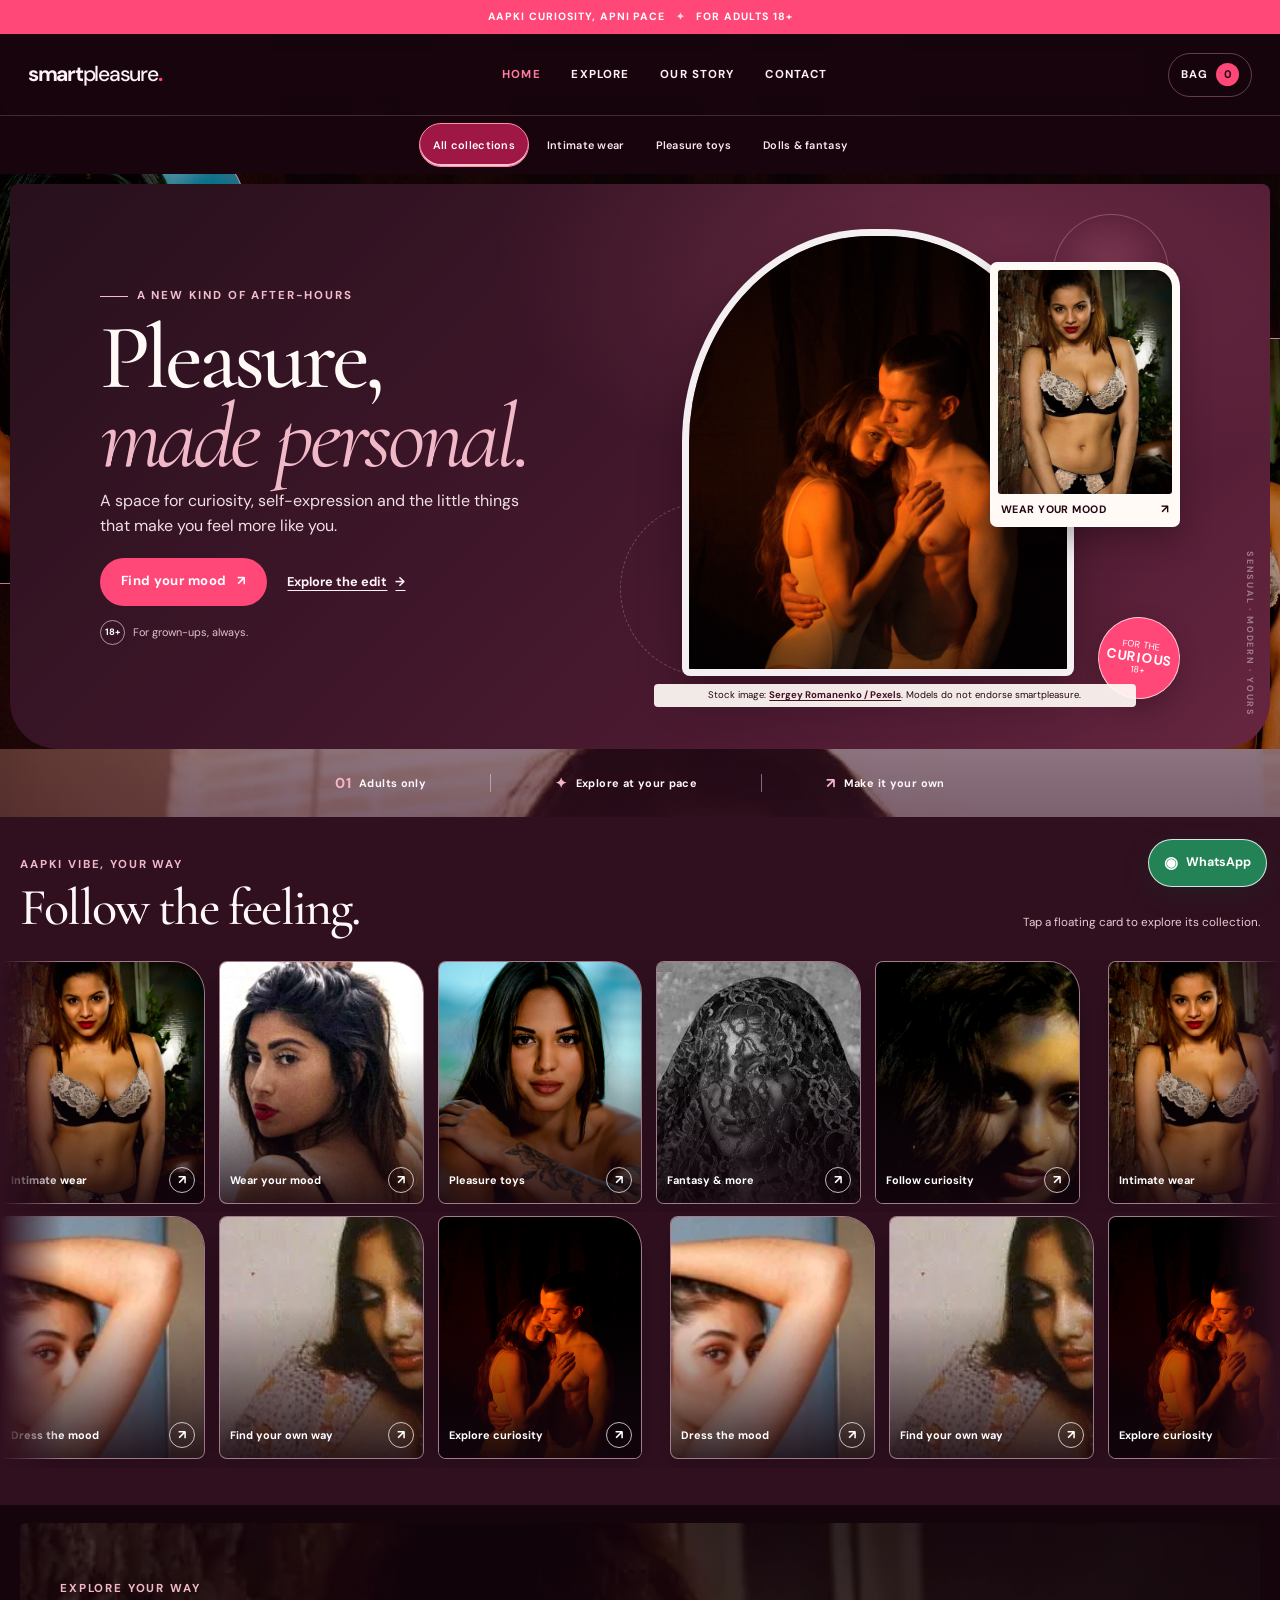
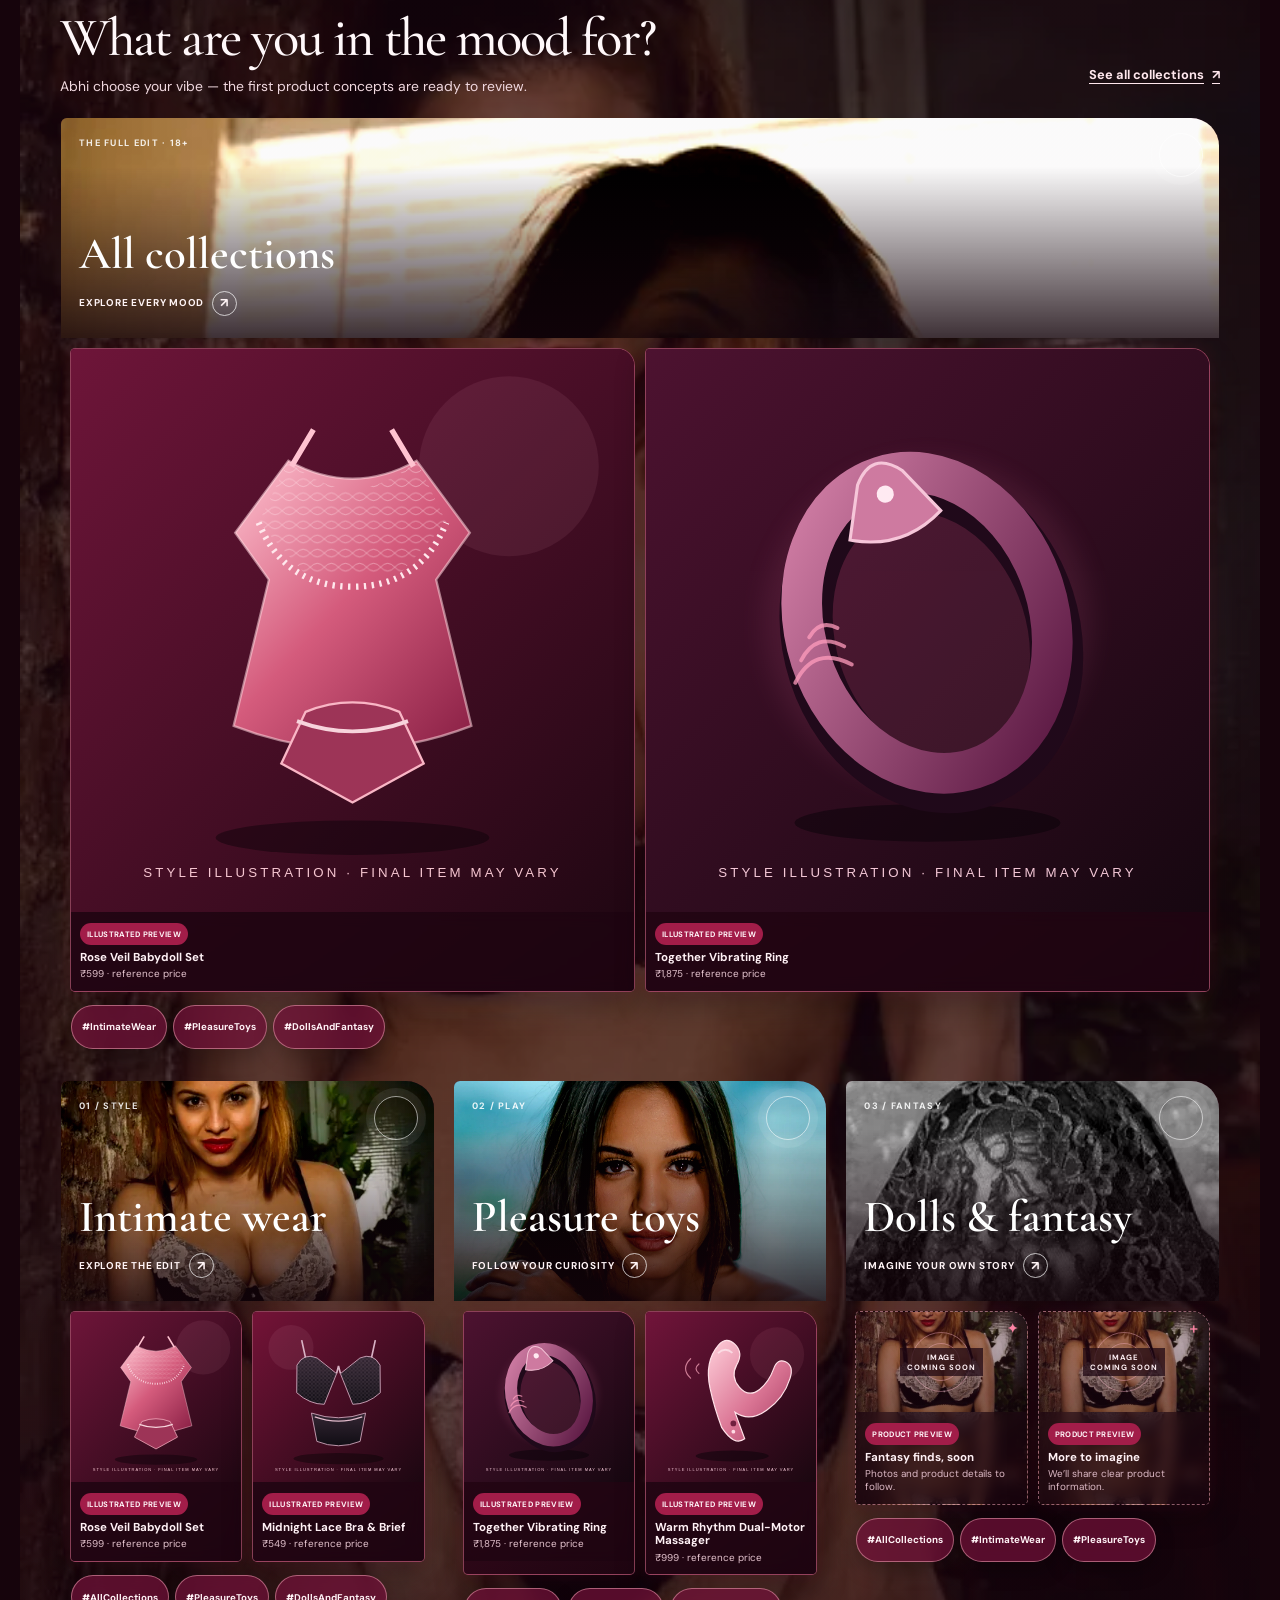
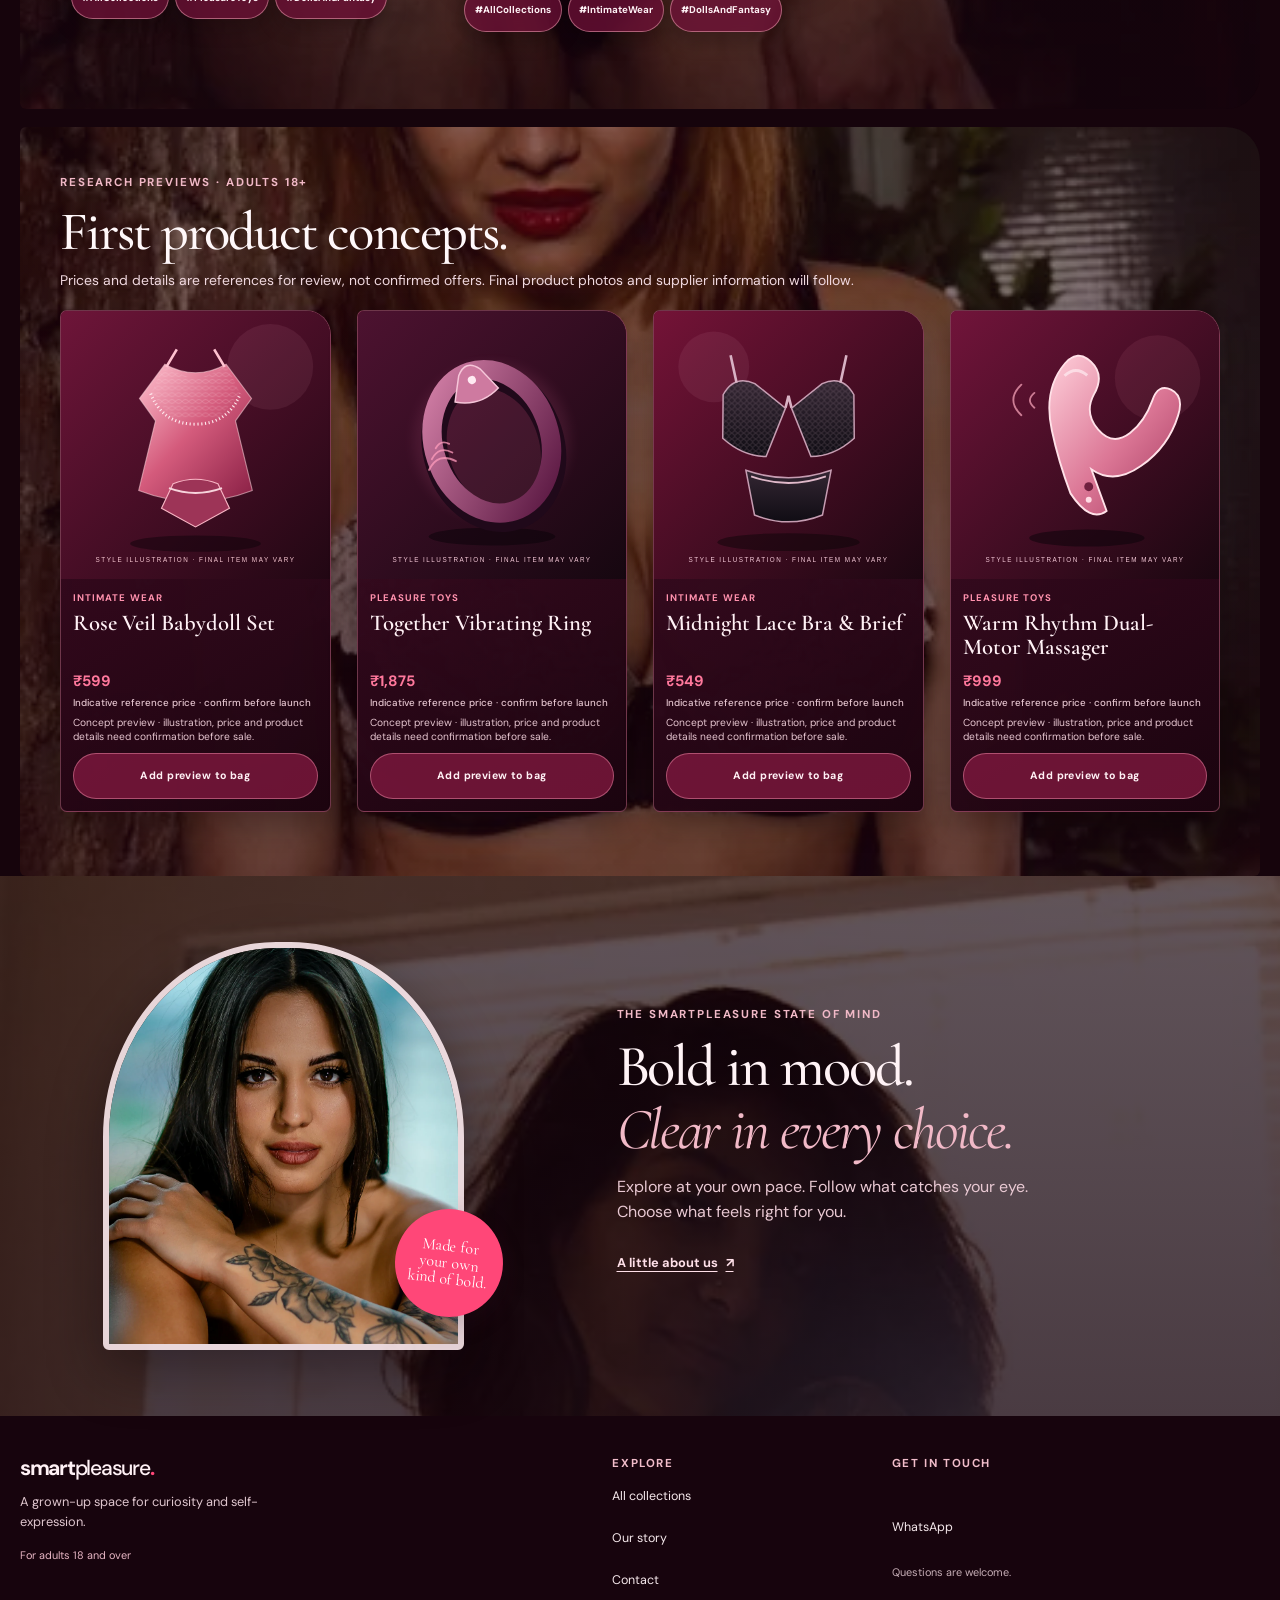
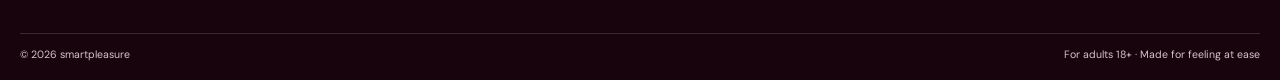
==== commit a439160d: "Add illustrated product previews and cart flow" ====
--- a/index.html
+++ b/index.html
@@ -35,11 +35,8 @@
   <nav class="category-ribbon" aria-label="Shop by collection">
     <a href="shop.html#products">All collections</a>
     <a href="shop.html?category=garments#products">Intimate wear</a>
-    <a href="shop.html?category=accessories#products">Accessories</a>
     <a href="shop.html?category=toys#products">Pleasure toys</a>
-    <a href="shop.html?category=massagers#products">Massagers</a>
     <a href="shop.html?category=dolls#products">Dolls &amp; fantasy</a>
-    <a href="shop.html?category=roleplay#products">Roleplay</a>
   </nav>
 
   <main>
@@ -87,9 +84,6 @@
             <a class="mood-card mood-lingerie" href="shop.html?category=garments#products"><img src="images/lingerie-editorial.webp" alt="Adult model wearing black and ivory lace lingerie" loading="lazy"><span>Intimate wear <b aria-hidden="true">↗</b></span></a>
             <a class="mood-card mood-fantasy" href="shop.html?category=garments#products"><img src="images/marquee-gorgeous.webp" alt="Portrait crop of an adult woman in a black strappy top" loading="lazy"><span>Wear your mood <b aria-hidden="true">↗</b></span></a>
             <a class="mood-card mood-couple" href="shop.html?category=toys#products"><img src="images/portrait-blue-crop.webp" alt="Close editorial portrait of an adult woman with crossed arms and shoulders visible" loading="lazy"><span>Pleasure toys <b aria-hidden="true">↗</b></span></a>
-            <a class="mood-card mood-detail" href="shop.html?category=accessories#products"><img src="images/marquee-portrait-185509.webp" alt="Smiling adult woman in a softly lit portrait" loading="lazy"><span>Little details <b aria-hidden="true">↗</b></span></a>
-            <a class="mood-card mood-fantasy" href="shop.html?category=roleplay#products"><img src="images/marquee-kolkata.webp" alt="Moody portrait crop of an adult woman in warm evening light" loading="lazy"><span>After-hours mood <b aria-hidden="true">↗</b></span></a>
-            <a class="mood-card mood-detail" href="shop.html?category=massagers#products"><img src="images/marquee-portrait-89759.webp" alt="Black-and-white close portrait of an adult woman" loading="lazy"><span>Take a moment <b aria-hidden="true">↗</b></span></a>
             <a class="mood-card mood-lingerie" href="shop.html?category=dolls#products"><img src="images/marquee-portrait-91835.webp" alt="Adult woman’s face seen through a lace veil" loading="lazy"><span>Fantasy &amp; more <b aria-hidden="true">↗</b></span></a>
             <a class="mood-card mood-couple" href="shop.html?category=toys#products"><img src="images/marquee-portrait-380397.webp" alt="Close-up portrait of an adult woman in dramatic light" loading="lazy"><span>Follow curiosity <b aria-hidden="true">↗</b></span></a>
           </div>
@@ -97,9 +91,6 @@
             <a class="mood-card mood-lingerie" href="shop.html?category=garments#products" tabindex="-1"><img src="images/lingerie-editorial.webp" alt="" loading="lazy"><span>Intimate wear <b aria-hidden="true">↗</b></span></a>
             <a class="mood-card mood-fantasy" href="shop.html?category=garments#products" tabindex="-1"><img src="images/marquee-gorgeous.webp" alt="" loading="lazy"><span>Wear your mood <b aria-hidden="true">↗</b></span></a>
             <a class="mood-card mood-couple" href="shop.html?category=toys#products" tabindex="-1"><img src="images/portrait-blue-crop.webp" alt="" loading="lazy"><span>Pleasure toys <b aria-hidden="true">↗</b></span></a>
-            <a class="mood-card mood-detail" href="shop.html?category=accessories#products" tabindex="-1"><img src="images/marquee-portrait-185509.webp" alt="" loading="lazy"><span>Little details <b aria-hidden="true">↗</b></span></a>
-            <a class="mood-card mood-fantasy" href="shop.html?category=roleplay#products" tabindex="-1"><img src="images/marquee-kolkata.webp" alt="" loading="lazy"><span>After-hours mood <b aria-hidden="true">↗</b></span></a>
-            <a class="mood-card mood-detail" href="shop.html?category=massagers#products" tabindex="-1"><img src="images/marquee-portrait-89759.webp" alt="" loading="lazy"><span>Take a moment <b aria-hidden="true">↗</b></span></a>
             <a class="mood-card mood-lingerie" href="shop.html?category=dolls#products" tabindex="-1"><img src="images/marquee-portrait-91835.webp" alt="" loading="lazy"><span>Fantasy &amp; more <b aria-hidden="true">↗</b></span></a>
             <a class="mood-card mood-couple" href="shop.html?category=toys#products" tabindex="-1"><img src="images/marquee-portrait-380397.webp" alt="" loading="lazy"><span>Follow curiosity <b aria-hidden="true">↗</b></span></a>
           </div>
@@ -108,21 +99,13 @@
       <div class="marquee-lane marquee-lane-bottom" aria-hidden="true">
         <div class="marquee-track marquee-reverse">
           <div class="marquee-group">
-            <a class="mood-card mood-detail" href="shop.html?category=accessories#products" tabindex="-1"><img src="images/portrait-window-crop.webp" alt="" loading="lazy"><span>Wear your mood <b aria-hidden="true">↗</b></span></a>
-            <a class="mood-card mood-couple" href="shop.html?category=roleplay#products" tabindex="-1"><img src="images/marquee-silhouette.webp" alt="" loading="lazy"><span>After dark <b aria-hidden="true">↗</b></span></a>
             <a class="mood-card mood-lingerie" href="shop.html?category=garments#products" tabindex="-1"><img src="images/marquee-beautiful.webp" alt="" loading="lazy"><span>Dress the mood <b aria-hidden="true">↗</b></span></a>
             <a class="mood-card mood-detail" href="shop.html?category=toys#products" tabindex="-1"><img src="images/marquee-portrait-022.webp" alt="" loading="lazy"><span>Find your own way <b aria-hidden="true">↗</b></span></a>
-            <a class="mood-card mood-fantasy" href="shop.html?category=accessories#products" tabindex="-1"><img src="images/marquee-portrait-003.webp" alt="" loading="lazy"><span>A moment for you <b aria-hidden="true">↗</b></span></a>
-            <a class="mood-card mood-lingerie" href="shop.html?category=roleplay#products" tabindex="-1"><img src="images/marquee-nri.webp" alt="" loading="lazy"><span>Follow the feeling <b aria-hidden="true">↗</b></span></a>
             <a class="mood-card mood-couple" href="shop.html?category=toys#products" tabindex="-1"><img src="images/campaign-editorial.jpg" alt="" loading="lazy"><span>Explore curiosity <b aria-hidden="true">↗</b></span></a>
           </div>
           <div class="marquee-group">
-            <a class="mood-card mood-detail" href="shop.html?category=accessories#products" tabindex="-1"><img src="images/portrait-window-crop.webp" alt="" loading="lazy"><span>Wear your mood <b aria-hidden="true">↗</b></span></a>
-            <a class="mood-card mood-couple" href="shop.html?category=roleplay#products" tabindex="-1"><img src="images/marquee-silhouette.webp" alt="" loading="lazy"><span>After dark <b aria-hidden="true">↗</b></span></a>
             <a class="mood-card mood-lingerie" href="shop.html?category=garments#products" tabindex="-1"><img src="images/marquee-beautiful.webp" alt="" loading="lazy"><span>Dress the mood <b aria-hidden="true">↗</b></span></a>
             <a class="mood-card mood-detail" href="shop.html?category=toys#products" tabindex="-1"><img src="images/marquee-portrait-022.webp" alt="" loading="lazy"><span>Find your own way <b aria-hidden="true">↗</b></span></a>
-            <a class="mood-card mood-fantasy" href="shop.html?category=accessories#products" tabindex="-1"><img src="images/marquee-portrait-003.webp" alt="" loading="lazy"><span>A moment for you <b aria-hidden="true">↗</b></span></a>
-            <a class="mood-card mood-lingerie" href="shop.html?category=roleplay#products" tabindex="-1"><img src="images/marquee-nri.webp" alt="" loading="lazy"><span>Follow the feeling <b aria-hidden="true">↗</b></span></a>
             <a class="mood-card mood-couple" href="shop.html?category=toys#products" tabindex="-1"><img src="images/campaign-editorial.jpg" alt="" loading="lazy"><span>Explore curiosity <b aria-hidden="true">↗</b></span></a>
           </div>
         </div>
@@ -131,7 +114,7 @@
 
     <section class="section-wrap collection-section" id="collections">
       <div class="section-heading">
-        <div><p class="eyebrow">Explore your way</p><h2>What are you in the mood for?</h2><p>Abhi choose your vibe — the collections are taking shape.</p></div>
+        <div><p class="eyebrow">Explore your way</p><h2>What are you in the mood for?</h2><p>Abhi choose your vibe — the first product concepts are ready to review.</p></div>
         <a class="text-link" href="shop.html#products">See all collections <span aria-hidden="true">↗</span></a>
       </div>
       <div class="collection-modules">
@@ -140,11 +123,11 @@
             <img class="collection-backdrop" src="images/portrait-window-crop.webp" alt="Face-and-shoulders portrait of an adult woman in a floral robe" loading="lazy">
             <span class="collection-number">THE FULL EDIT · 18+</span><span class="collection-name">All collections</span><span class="collection-link">Explore every mood <b aria-hidden="true">↗</b></span>
           </a>
-          <div class="module-placeholder-grid">
+          <div class="module-placeholder-grid" data-home-product-preview="all">
             <article class="module-product-placeholder"><div class="placeholder-art" aria-hidden="true"><span>IMAGE<br>COMING SOON</span><b>✦</b></div><div class="placeholder-copy"><span class="placeholder-label">Product preview</span><h3>First listing coming soon</h3><p>Photo, name and details will be added here.</p></div></article>
             <article class="module-product-placeholder"><div class="placeholder-art placeholder-art-alt" aria-hidden="true"><span>IMAGE<br>COMING SOON</span><b>＋</b></div><div class="placeholder-copy"><span class="placeholder-label">Product preview</span><h3>Another find, soon</h3><p>Clear product information will follow.</p></div></article>
           </div>
-          <nav class="module-tags" aria-label="All collection tags"><a href="#module-garments">#IntimateWear</a><a href="#module-accessories">#Accessories</a><a href="#module-toys">#PleasureToys</a><a href="#module-massagers">#Massagers</a><a href="#module-dolls">#DollsAndFantasy</a><a href="#module-roleplay">#Roleplay</a></nav>
+          <nav class="module-tags" aria-label="All collection tags"><a href="#module-garments">#IntimateWear</a><a href="#module-toys">#PleasureToys</a><a href="#module-dolls">#DollsAndFantasy</a></nav>
         </article>
 
         <article class="collection-module" id="module-garments">
@@ -152,78 +135,44 @@
             <img class="collection-backdrop" src="images/lingerie-editorial.webp" alt="Adult model wearing black and ivory lace lingerie" loading="lazy">
             <span class="collection-number">01 / STYLE</span><span class="collection-name">Intimate wear</span><span class="collection-link">Explore the edit <b aria-hidden="true">↗</b></span>
           </a>
-          <div class="module-placeholder-grid">
+          <div class="module-placeholder-grid" data-home-product-preview="garments">
             <article class="module-product-placeholder"><div class="placeholder-art" aria-hidden="true"><span>IMAGE<br>COMING SOON</span><b>✦</b></div><div class="placeholder-copy"><span class="placeholder-label">Product preview</span><h3>Your first style, soon</h3><p>Photo, fit and fabric details to follow.</p></div></article>
             <article class="module-product-placeholder"><div class="placeholder-art placeholder-art-alt" aria-hidden="true"><span>IMAGE<br>COMING SOON</span><b>＋</b></div><div class="placeholder-copy"><span class="placeholder-label">Product preview</span><h3>New pieces coming soon</h3><p>We’ll add clear sizing information.</p></div></article>
           </div>
-          <nav class="module-tags" aria-label="Related collection tags"><a href="#module-all">#AllCollections</a><a href="#module-accessories">#Accessories</a><a href="#module-toys">#PleasureToys</a><a href="#module-roleplay">#Roleplay</a></nav>
-        </article>
-
-        <article class="collection-module" id="module-accessories">
-          <a class="collection-card collection-accessories" href="shop.html?category=accessories#products" aria-label="Explore accessories">
-            <img class="collection-backdrop" src="images/marquee-portrait-185509.webp" alt="Smiling adult woman in a softly lit portrait" loading="lazy">
-            <span class="collection-number">02 / DETAILS</span><span class="collection-name">Accessories</span><span class="collection-link">Find the finishing touch <b aria-hidden="true">↗</b></span>
-          </a>
-          <div class="module-placeholder-grid">
-            <article class="module-product-placeholder"><div class="placeholder-art" aria-hidden="true"><span>IMAGE<br>COMING SOON</span><b>✦</b></div><div class="placeholder-copy"><span class="placeholder-label">Product preview</span><h3>Small details, soon</h3><p>Product photos and descriptions to follow.</p></div></article>
-            <article class="module-product-placeholder"><div class="placeholder-art placeholder-art-alt" aria-hidden="true"><span>IMAGE<br>COMING SOON</span><b>＋</b></div><div class="placeholder-copy"><span class="placeholder-label">Product preview</span><h3>More to discover</h3><p>Materials and care details will be added.</p></div></article>
-          </div>
-          <nav class="module-tags" aria-label="Related collection tags"><a href="#module-all">#AllCollections</a><a href="#module-garments">#IntimateWear</a><a href="#module-massagers">#Massagers</a><a href="#module-toys">#PleasureToys</a></nav>
+          <nav class="module-tags" aria-label="Related collection tags"><a href="#module-all">#AllCollections</a><a href="#module-toys">#PleasureToys</a><a href="#module-dolls">#DollsAndFantasy</a></nav>
         </article>
 
         <article class="collection-module" id="module-toys">
           <a class="collection-card collection-toys" href="shop.html?category=toys#products" aria-label="Explore pleasure toys">
             <img class="collection-backdrop" src="images/portrait-blue-crop.webp" alt="Close portrait of an adult woman with crossed arms and shoulders visible" loading="lazy">
-            <span class="collection-number">03 / PLAY</span><span class="collection-name">Pleasure toys</span><span class="collection-link">Follow your curiosity <b aria-hidden="true">↗</b></span>
+            <span class="collection-number">02 / PLAY</span><span class="collection-name">Pleasure toys</span><span class="collection-link">Follow your curiosity <b aria-hidden="true">↗</b></span>
           </a>
-          <div class="module-placeholder-grid">
+          <div class="module-placeholder-grid" data-home-product-preview="toys">
             <article class="module-product-placeholder"><div class="placeholder-art" aria-hidden="true"><span>IMAGE<br>COMING SOON</span><b>✦</b></div><div class="placeholder-copy"><span class="placeholder-label">Product preview</span><h3>First discovery, soon</h3><p>Product image and specifications to follow.</p></div></article>
             <article class="module-product-placeholder"><div class="placeholder-art placeholder-art-alt" aria-hidden="true"><span>IMAGE<br>COMING SOON</span><b>＋</b></div><div class="placeholder-copy"><span class="placeholder-label">Product preview</span><h3>More ways to explore</h3><p>Clear use and care details will be added.</p></div></article>
           </div>
-          <nav class="module-tags" aria-label="Related collection tags"><a href="#module-all">#AllCollections</a><a href="#module-garments">#IntimateWear</a><a href="#module-massagers">#Massagers</a><a href="#module-roleplay">#Roleplay</a></nav>
-        </article>
-
-        <article class="collection-module" id="module-massagers">
-          <a class="collection-card collection-massagers" href="shop.html?category=massagers#products" aria-label="Explore massagers">
-            <img class="collection-backdrop" src="images/marquee-kolkata.webp" alt="Moody portrait crop of an adult woman in warm evening light" loading="lazy">
-            <span class="collection-number">04 / FEEL GOOD</span><span class="collection-name">Massagers</span><span class="collection-link">Take a moment <b aria-hidden="true">↗</b></span>
-          </a>
-          <div class="module-placeholder-grid">
-            <article class="module-product-placeholder"><div class="placeholder-art" aria-hidden="true"><span>IMAGE<br>COMING SOON</span><b>✦</b></div><div class="placeholder-copy"><span class="placeholder-label">Product preview</span><h3>A little reset, soon</h3><p>Images, features and prices to follow.</p></div></article>
-            <article class="module-product-placeholder"><div class="placeholder-art placeholder-art-alt" aria-hidden="true"><span>IMAGE<br>COMING SOON</span><b>＋</b></div><div class="placeholder-copy"><span class="placeholder-label">Product preview</span><h3>More feel-good finds</h3><p>Useful product details will be added.</p></div></article>
-          </div>
-          <nav class="module-tags" aria-label="Related collection tags"><a href="#module-all">#AllCollections</a><a href="#module-toys">#PleasureToys</a><a href="#module-accessories">#Accessories</a><a href="#module-dolls">#DollsAndFantasy</a></nav>
+          <nav class="module-tags" aria-label="Related collection tags"><a href="#module-all">#AllCollections</a><a href="#module-garments">#IntimateWear</a><a href="#module-dolls">#DollsAndFantasy</a></nav>
         </article>
 
         <article class="collection-module" id="module-dolls">
           <a class="collection-card collection-fantasy" href="shop.html?category=dolls#products" aria-label="Explore dolls and fantasy">
             <img class="collection-backdrop" src="images/marquee-portrait-91835.webp" alt="Adult woman’s face seen through a lace veil" loading="lazy">
-            <span class="collection-number">05 / FANTASY</span><span class="collection-name">Dolls &amp; fantasy</span><span class="collection-link">Imagine your own story <b aria-hidden="true">↗</b></span>
+            <span class="collection-number">03 / FANTASY</span><span class="collection-name">Dolls &amp; fantasy</span><span class="collection-link">Imagine your own story <b aria-hidden="true">↗</b></span>
           </a>
           <div class="module-placeholder-grid">
             <article class="module-product-placeholder"><div class="placeholder-art" aria-hidden="true"><span>IMAGE<br>COMING SOON</span><b>✦</b></div><div class="placeholder-copy"><span class="placeholder-label">Product preview</span><h3>Fantasy finds, soon</h3><p>Photos and product details to follow.</p></div></article>
             <article class="module-product-placeholder"><div class="placeholder-art placeholder-art-alt" aria-hidden="true"><span>IMAGE<br>COMING SOON</span><b>＋</b></div><div class="placeholder-copy"><span class="placeholder-label">Product preview</span><h3>More to imagine</h3><p>We’ll share clear product information.</p></div></article>
           </div>
-          <nav class="module-tags" aria-label="Related collection tags"><a href="#module-all">#AllCollections</a><a href="#module-roleplay">#Roleplay</a><a href="#module-toys">#PleasureToys</a><a href="#module-massagers">#Massagers</a></nav>
+          <nav class="module-tags" aria-label="Related collection tags"><a href="#module-all">#AllCollections</a><a href="#module-garments">#IntimateWear</a><a href="#module-toys">#PleasureToys</a></nav>
         </article>
 
-        <article class="collection-module" id="module-roleplay">
-          <a class="collection-card collection-roleplay" href="shop.html?category=roleplay#products" aria-label="Explore roleplay and sets">
-            <img class="collection-backdrop" src="images/marquee-silhouette.webp" alt="Artful silhouette of an adult woman in profile" loading="lazy">
-            <span class="collection-number">06 / IMAGINE</span><span class="collection-name">Roleplay &amp; sets</span><span class="collection-link">Set the scene <b aria-hidden="true">↗</b></span>
-          </a>
-          <div class="module-placeholder-grid">
-            <article class="module-product-placeholder"><div class="placeholder-art" aria-hidden="true"><span>IMAGE<br>COMING SOON</span><b>✦</b></div><div class="placeholder-copy"><span class="placeholder-label">Product preview</span><h3>Set the scene, soon</h3><p>Product images and details to follow.</p></div></article>
-            <article class="module-product-placeholder"><div class="placeholder-art placeholder-art-alt" aria-hidden="true"><span>IMAGE<br>COMING SOON</span><b>＋</b></div><div class="placeholder-copy"><span class="placeholder-label">Product preview</span><h3>More to play with</h3><p>Helpful sizing and care notes to come.</p></div></article>
-          </div>
-          <nav class="module-tags" aria-label="Related collection tags"><a href="#module-all">#AllCollections</a><a href="#module-dolls">#DollsAndFantasy</a><a href="#module-garments">#IntimateWear</a><a href="#module-toys">#PleasureToys</a></nav>
-        </article>
+
       </div>
     </section>
 
     <section class="catalogue-preview section-wrap">
       <div class="section-heading">
-        <div><p class="eyebrow">The first edit is coming together</p><h2>Products, soon.</h2><p>No rush. We’ll add clear details as the collection arrives.</p></div>
+        <div><p class="eyebrow">Research previews · Adults 18+</p><h2>First product concepts.</h2><p>Prices and details are references for review, not confirmed offers. Final product photos and supplier information will follow.</p></div>
       </div>
       <div class="product-grid featured-grid" data-featured-products aria-live="polite"></div>
     </section>
@@ -240,7 +189,7 @@
     <div class="section-wrap footer-main">
       <div class="footer-brand-block"><a class="brand footer-brand" href="index.html">smart<span>pleasure</span><i>.</i></a><p>A grown-up space for curiosity and self-expression.</p><span class="adult-note">For adults 18 and over</span></div>
       <div class="footer-links"><h2>Explore</h2><a href="shop.html#products">All collections</a><a href="about.html">Our story</a><a href="contact.html">Contact</a></div>
-      <div class="footer-links"><h2>Get in touch</h2><a href="contact.html#whatsapp" data-whatsapp>WhatsApp</a><a href="https://t.me/yourusername" data-telegram target="_blank" rel="noopener noreferrer">Telegram</a><p>Questions are welcome.</p></div>
+      <div class="footer-links"><h2>Get in touch</h2><a href="contact.html#whatsapp" data-whatsapp>WhatsApp</a><a href="#" data-telegram target="_blank" rel="noopener noreferrer">Telegram</a><p>Questions are welcome.</p></div>
     </div>
     <div class="section-wrap footer-bottom"><span>© <span data-current-year></span> smartpleasure</span><span>For adults 18+ · Made for feeling at ease</span></div>
   </footer>
--- a/css/style.css
+++ b/css/style.css
@@ -147,11 +147,8 @@
 .collection-link b { display:grid; width:25px; height:25px; place-items:center; border:1px solid rgba(255,255,255,.7); border-radius:50%; font-size:.8rem; }
 .collection-all .collection-backdrop { object-position:center 27%; }
 .collection-wear .collection-backdrop { object-position:center 23%; }
-.collection-accessories .collection-backdrop { object-position:center 30%; }
 .collection-toys .collection-backdrop { object-position:center 23%; }
-.collection-massagers .collection-backdrop { object-position:center 29%; }
 .collection-fantasy .collection-backdrop { object-position:center 23%; }
-.collection-roleplay .collection-backdrop { object-position:center 27%; }
 .module-placeholder-grid { display:grid; grid-template-columns:repeat(2,minmax(0,1fr)); gap:8px; padding:9px 9px 7px; }
 .module-product-placeholder { min-width:0; overflow:hidden; border:1px dashed #d9b7c2; border-radius:5px 18px 5px 5px; background:#fffefd; }
 .placeholder-art { position:relative; display:grid; min-height:84px; place-items:center; overflow:hidden; background:radial-gradient(circle at 74% 24%,rgba(207,75,115,.2),transparent 26%),linear-gradient(135deg,#f7e4e9,#ead1d8); color:var(--wine-700); }
@@ -258,6 +255,12 @@
 .empty-cart h2,.checkout-empty h2 { margin-bottom:7px; color:var(--wine-900); font-size:2rem; }
 .empty-cart p,.checkout-empty p { color:var(--muted); font-size:.86rem; }
 .checkout-side { display:grid; gap:14px; }
+.order-help-card { display:grid; gap:14px; }
+.order-help-card h2 { margin-bottom:8px; }
+.order-help-card .eyebrow { margin-bottom:7px; }
+.order-help-card .form-note { margin:0; }
+.order-help-actions { display:flex; flex-wrap:wrap; gap:9px; }
+.order-help-actions .button { flex:1 1 145px; }
 .order-summary-item { display:flex; justify-content:space-between; gap:12px; padding-block:8px; border-bottom:1px solid var(--line); font-size:.78rem; }
 .form-intro { color:var(--muted); font-size:.83rem; }
 form { display:grid; gap:9px; }
@@ -560,6 +563,16 @@
 }
 .collection-section .eyebrow,.catalogue-preview .eyebrow,.brand-note-copy .eyebrow,.about-hero .eyebrow { color: #f1b9c7; }
 
+/* Give the three current collection cards a balanced editorial row. */
+@media (min-width:700px) and (max-width:899px) {
+  .collection-section .collection-module:last-child { grid-column:1/-1; }
+  .collection-section .collection-module:last-child .collection-card { min-height:250px; }
+}
+@media (min-width:900px) {
+  .collection-section .collection-modules { grid-template-columns:repeat(3,minmax(0,1fr)); }
+  .collection-section .collection-module-all { grid-column:1/-1; }
+}
+
 /* Vivid, image-led finish across the storefront: no large ivory page panels. */
 :root {
   --wine-950:#17040d;
@@ -744,3 +757,266 @@
   .module-product-placeholder { animation:none; }
   .collection-module,.module-tags a { transition:none; }
 }
+
+/* Cart and checkout use the same photo-led wine-and-rose language as the home page. */
+.commerce-intro {
+  position:relative;
+  overflow:hidden;
+  border-color:rgba(255,154,181,.42);
+  background:linear-gradient(100deg,rgba(23,4,13,.78),rgba(64,10,37,.58)),url("../images/portrait-window-crop.webp") center 34% / cover;
+}
+.checkout-page .commerce-intro {
+  background-image:linear-gradient(100deg,rgba(23,4,13,.78),rgba(64,10,37,.58)),url("../images/lingerie-editorial.webp");
+  background-position:center 34%;
+  background-size:cover;
+}
+.commerce-intro h1 { margin-bottom:8px; font-size:clamp(2.9rem,11vw,5rem); }
+.commerce-intro>p:last-child { max-width:52ch; margin-bottom:0; }
+.checkout-progress {
+  display:grid;
+  grid-template-columns:minmax(0,1fr) minmax(10px,.24fr) minmax(0,1fr) minmax(10px,.24fr) minmax(0,1fr);
+  align-items:center;
+  gap:5px;
+  margin:0 0 22px;
+  padding:13px 12px;
+  border:1px solid rgba(255,151,180,.29);
+  border-radius:8px 24px 8px 8px;
+  background:rgba(28,5,17,.82);
+  box-shadow:0 12px 30px rgba(8,1,5,.2),inset 0 1px rgba(255,255,255,.05);
+}
+.checkout-step {
+  display:flex;
+  min-width:0;
+  align-items:center;
+  gap:7px;
+  color:#c9a9b4;
+  font-size:.68rem;
+  text-decoration:none;
+  white-space:nowrap;
+}
+.checkout-step i {
+  display:grid;
+  width:27px;
+  height:27px;
+  flex:0 0 27px;
+  place-items:center;
+  border:1px solid rgba(255,172,195,.32);
+  border-radius:50%;
+  color:#e1bdc8;
+  font-size:.59rem;
+  font-style:normal;
+  font-weight:700;
+}
+.checkout-step b { overflow:hidden; font-size:inherit; font-weight:600; text-overflow:ellipsis; }
+.checkout-step.is-current { color:#fff1f5; }
+.checkout-step.is-current i,.checkout-step.is-complete i { border-color:#ff7197; background:#cf2859; color:#fff; }
+.checkout-step.is-complete { color:#ffd9e3; }
+.checkout-progress-line { height:1px; background:rgba(255,154,181,.28); }
+.checkout-progress-line.is-complete { background:#e74372; }
+.cart-line {
+  align-items:center;
+  padding:13px;
+  border:1px solid rgba(255,160,187,.28);
+  border-radius:7px 22px 7px 7px;
+  background:linear-gradient(135deg,rgba(67,12,38,.92),rgba(32,5,18,.94));
+  box-shadow:0 10px 25px rgba(7,1,5,.2);
+}
+.cart-line-image { border:1px solid rgba(255,176,197,.35); background:rgba(255,255,255,.06); }
+.cart-line-title { font-family:var(--heading); font-size:1.35rem; }
+.cart-line-price { color:#d9bbc5; }
+.line-total { color:#ff91ad; font-size:.94rem; }
+.cart-summary,.checkout-card {
+  position:relative;
+  overflow:hidden;
+  border-color:rgba(255,152,181,.38);
+  border-radius:8px 28px 8px 8px;
+  background:radial-gradient(ellipse at 90% 0%,rgba(179,34,82,.24),transparent 42%),linear-gradient(145deg,rgba(65,12,36,.97),rgba(28,5,16,.98));
+  box-shadow:0 16px 38px rgba(7,1,5,.3),inset 0 1px rgba(255,255,255,.06);
+  backdrop-filter:blur(9px);
+}
+.cart-summary h2,.checkout-card h2 { font-family:var(--heading); font-size:1.9rem; font-weight:500; }
+.cart-summary>.eyebrow,.checkout-card>.eyebrow,.order-help-card .eyebrow { color:#ff91ad; }
+.summary-delivery strong { max-width:145px; color:#ffd5df; font-size:.68rem; text-align:right; }
+.summary-note { color:#e5c5cf; line-height:1.55; }
+.empty-cart,.checkout-empty {
+  display:grid;
+  justify-items:center;
+  padding:30px 18px;
+  border-color:rgba(255,146,176,.46);
+  background:radial-gradient(circle at 50% 0%,rgba(231,67,114,.18),transparent 45%),linear-gradient(145deg,rgba(63,10,35,.95),rgba(28,4,16,.98));
+  text-align:center;
+}
+.empty-cart-mark {
+  display:grid;
+  width:54px;
+  height:54px;
+  margin:0 0 15px;
+  place-items:center;
+  border:1px solid rgba(255,170,194,.52);
+  border-radius:50%;
+  box-shadow:0 0 0 8px rgba(255,170,194,.06);
+  color:#ff91ad;
+  font-size:1.2rem;
+}
+.empty-cart .eyebrow { justify-content:center; color:#ff91ad; }
+.empty-cart h2,.checkout-empty h2 { font-family:var(--heading); font-size:2.3rem; font-weight:500; }
+.empty-cart p:not(.eyebrow),.checkout-empty p { max-width:43ch; color:#e8c8d2; }
+.empty-cart .button,.checkout-empty .button { margin-top:4px; }
+.checkout-progress+.checkout-empty { margin-top:4px; }
+.checkout-page form { gap:11px; }
+.checkout-page input,.checkout-page textarea {
+  border-color:rgba(94,39,62,.26);
+  border-radius:6px 15px 6px 6px;
+  background:#fffaf8;
+}
+.checkout-page input:focus,.checkout-page textarea:focus { border-color:#e74372; outline-color:rgba(231,67,114,.24); }
+.checkout-page .checkout-card .form-intro { line-height:1.55; }
+.checkout-page .checkout-side { gap:16px; }
+.checkout-page .upi-details { border:1px solid rgba(255,168,192,.2); background:rgba(86,15,47,.74); }
+.checkout-page .upi-qr { border:5px solid #fff; border-radius:5px 15px 5px 5px; box-shadow:0 8px 24px rgba(8,1,5,.25); }
+.order-help-card { border-top:2px solid rgba(255,112,151,.75); }
+.order-help-actions .button { min-height:48px; }
+
+@media (min-width:700px) {
+  .commerce-intro { padding:34px 30px; }
+  .checkout-progress { padding:14px 20px; }
+  .cart-line { grid-template-columns:88px minmax(0,1fr) auto; padding:16px; }
+  .cart-line-image { width:88px; height:88px; }
+  .cart-summary { position:sticky; top:112px; }
+}
+@media (max-width:390px) {
+  .checkout-progress { gap:3px; padding-inline:8px; }
+  .checkout-step { gap:4px; font-size:.59rem; }
+  .checkout-step i { width:24px; height:24px; flex-basis:24px; font-size:.54rem; }
+  .checkout-step b { white-space:normal; line-height:1.1; }
+  .checkout-progress-line { min-width:8px; }
+}
+
+/* Checkout is split into three clear, phone-friendly sections. */
+.checkout-progress {
+  grid-template-columns:repeat(4,minmax(0,1fr));
+  gap:7px;
+  padding:9px;
+}
+.checkout-step {
+  display:flex;
+  min-height:64px;
+  flex-direction:column;
+  justify-content:center;
+  gap:5px;
+  padding:6px 3px;
+  border:1px solid transparent;
+  border-radius:7px 16px 7px 7px;
+  background:transparent;
+  color:#c9a9b4;
+  font-family:var(--body);
+  font-size:.63rem;
+  text-align:center;
+  text-decoration:none;
+  white-space:normal;
+  cursor:pointer;
+  transition:background .2s ease,border-color .2s ease,color .2s ease,transform .2s ease;
+}
+.checkout-step:hover:not(:disabled) { border-color:rgba(255,154,181,.35); background:rgba(207,40,89,.12); color:#fff1f5; }
+.checkout-step.is-current { border-color:rgba(255,113,151,.62); background:rgba(207,40,89,.2); color:#fff1f5; }
+.checkout-step.is-complete { color:#ffd9e3; }
+.checkout-step:disabled { cursor:not-allowed; opacity:.58; }
+.checkout-step i { width:25px; height:25px; flex-basis:25px; font-size:.57rem; }
+.checkout-step b { max-width:100%; line-height:1.15; text-overflow:clip; }
+.checkout-progress-line { display:none; }
+.checkout-form-card>.eyebrow { margin-bottom:5px; color:#ff91ad; }
+.checkout-form-card>h2 { margin-bottom:7px; }
+.checkout-form-card>.form-intro { max-width:52ch; margin-bottom:20px; line-height:1.55; }
+.checkout-navigation-hint { margin:-12px 0 18px; color:#e5c5cf; font-size:.72rem; text-align:center; }
+.checkout-panel { display:grid; gap:11px; }
+.checkout-panel[hidden] { display:none; }
+.checkout-panel-heading { display:flex; align-items:center; gap:12px; margin:0 0 6px; padding:13px; border:1px solid rgba(255,160,187,.23); border-radius:6px 18px 6px 6px; background:rgba(91,16,49,.52); }
+.checkout-panel-number { display:grid; width:39px; height:39px; flex:0 0 39px; place-items:center; border:1px solid rgba(255,151,180,.55); border-radius:50%; color:#ff9ab5; font-size:.72rem; font-weight:700; }
+.checkout-panel-heading h3 { margin:0 0 3px; color:#fff1f5; font-family:var(--heading); font-size:1.5rem; font-weight:500; line-height:1.05; }
+.checkout-panel-heading p { margin:0; color:#e5c5cf; font-size:.72rem; }
+.checkout-panel label { margin-bottom:-6px; color:#fff0f4; }
+.checkout-page input,.checkout-page textarea { min-height:49px; font:inherit; }
+.checkout-page textarea { min-height:96px; }
+.checkout-address-grid { display:grid; grid-template-columns:1fr 1fr; gap:10px; }
+.checkout-address-grid>div { display:grid; gap:11px; }
+.checkout-step-actions { display:flex; flex-wrap:wrap; align-items:center; justify-content:space-between; gap:9px; margin-top:8px; }
+.checkout-step-actions .button { min-height:48px; flex:1 1 140px; }
+.checkout-step-actions-end { justify-content:flex-end; }
+.checkout-customer-review { padding:14px; border:1px solid rgba(255,158,184,.3); border-radius:6px 18px 6px 6px; background:rgba(91,16,49,.45); }
+.checkout-customer-review>div { display:flex; flex-wrap:wrap; justify-content:space-between; gap:4px 12px; }
+.checkout-customer-review span,.checkout-customer-review p { color:#e5c5cf; font-size:.73rem; }
+.checkout-customer-review strong { color:#fff1f5; font-size:.77rem; }
+.checkout-customer-review p { margin:8px 0 0; line-height:1.55; overflow-wrap:anywhere; }
+.checkout-review-items { padding:13px; border:1px solid rgba(255,158,184,.24); border-radius:6px 18px 6px 6px; background:rgba(28,5,17,.45); }
+.checkout-review-items>.eyebrow { margin-bottom:4px; color:#ff91ad; }
+.checkout-review-items .summary-total { margin-top:6px; padding-top:12px; border-top-color:rgba(255,170,194,.28); }
+.checkout-payment-panel { display:grid; gap:9px; padding:15px; border:1px solid rgba(255,142,173,.36); border-radius:6px 20px 6px 6px; background:radial-gradient(ellipse at 90% 0%,rgba(179,34,82,.22),transparent 44%),rgba(28,5,17,.6); }
+.checkout-payment-panel .eyebrow { margin:0; color:#ff91ad; }
+.checkout-payment-panel h4 { margin:0; color:#fff1f5; font-family:var(--heading); font-size:1.5rem; font-weight:500; }
+.checkout-payment-panel .form-note { margin:0; line-height:1.55; }
+.checkout-payment-panel .upi-details { margin:3px 0; }
+.checkout-payment-panel .upi-qr { margin:5px auto; }
+.confirm-order-button { margin-top:3px; }
+.checkout-step-actions>.form-note { flex:1 1 120px; margin:0; text-align:center; }
+
+@media (min-width:700px) {
+  .checkout-progress { gap:10px; padding:11px; }
+  .checkout-step { min-height:58px; flex-direction:row; justify-content:flex-start; gap:9px; padding:9px 12px; font-size:.72rem; text-align:left; white-space:nowrap; }
+  .checkout-step b { white-space:nowrap; }
+  .checkout-panel-heading { padding:16px; }
+  .checkout-address-grid { grid-template-columns:1fr 1fr; }
+}
+@media (max-width:390px) {
+  .checkout-progress { gap:4px; padding:7px; }
+  .checkout-step { min-height:62px; gap:4px; padding-inline:2px; font-size:.58rem; }
+  .checkout-step b { white-space:normal; }
+  .checkout-address-grid { grid-template-columns:1fr; }
+  .checkout-step-actions .button { flex-basis:100%; }
+}
+
+/* Product cards for the research catalogue and category previews. */
+.product-card {
+  display:flex;
+  min-width:0;
+  overflow:hidden;
+  flex-direction:column;
+  border:1px solid rgba(255,150,180,.34);
+  border-radius:7px 25px 7px 7px;
+  background:linear-gradient(150deg,rgba(67,12,38,.97),rgba(27,4,15,.99));
+  box-shadow:0 12px 28px rgba(6,0,4,.28);
+  transition:transform .22s ease,border-color .22s ease,box-shadow .22s ease;
+}
+.product-card:hover { transform:translateY(-3px); border-color:rgba(255,130,163,.7); box-shadow:0 18px 36px rgba(6,0,4,.4),0 0 20px rgba(255,71,120,.08); }
+.product-image-link { display:block; overflow:hidden; background:linear-gradient(145deg,#681336,#210712); }
+.product-image-link img { width:100%; aspect-ratio:1/1; object-fit:cover; transition:transform .45s ease; }
+.product-image-link:hover img,.product-image-link:focus-visible img { transform:scale(1.045); }
+.product-info { display:grid; align-content:start; gap:6px; flex:1; padding:12px; }
+.product-category { margin:0; color:#ff91ad; font-size:.6rem; font-weight:700; letter-spacing:.11em; text-transform:uppercase; }
+.product-title { min-height:2.3em; margin:0; font-family:var(--heading); font-size:clamp(1.12rem,4vw,1.42rem); font-weight:600; line-height:1.05; }
+.product-title a { color:#fff1f5; text-decoration:none; }
+.product-title a:hover { color:#ff91ad; }
+.product-price { flex-wrap:wrap; gap:3px 8px; margin:0; color:#fff1f5; font-size:.94rem; }
+.product-price .price-current,.product-detail-price .price-current { color:#ff789c; }
+.price-reference-note { flex:1 0 100%; color:#e5c5cf; font-size:.61rem; font-weight:500; line-height:1.35; }
+.product-draft-note { margin:0; color:#e5c5cf; font-size:.64rem; line-height:1.4; }
+.product-card .button { width:100%; min-height:46px; margin-top:3px; font-size:.66rem; line-height:1.2; }
+.product-preview-button:disabled { border-color:rgba(255,154,181,.28); background:rgba(132,25,65,.5); color:#f0cad4; cursor:not-allowed; opacity:1; }
+.product-preview-button { border-color:rgba(255,154,181,.45); background:rgba(132,25,65,.76); color:#fff1f5; }
+.product-preview-button:hover { background:#a81f56; }
+.draft-checkout-note { border-left:2px solid #ff789c; padding:10px 12px; background:rgba(91,16,49,.44); color:#ffe0e8; }
+.product-detail-price { flex-wrap:wrap; }
+.product-detail-price .price-reference-note { flex-basis:100%; font-size:.7rem; }
+.product-detail-copy>.product-draft-note { margin:-8px 0 16px; padding:10px 12px; border-left:2px solid #ff789c; background:rgba(91,16,49,.44); color:#f0cad4; font-size:.75rem; }
+.product-detail-copy>.button:disabled { min-height:48px; }
+.module-product-reference { border-style:solid; border-color:rgba(255,132,166,.46); background:linear-gradient(145deg,rgba(70,12,37,.97),rgba(31,5,17,.98)); }
+.module-reference-image { display:block; overflow:hidden; background:#4c102a; }
+.module-reference-image img { width:100%; aspect-ratio:1/1; object-fit:cover; transition:transform .35s ease; }
+.module-reference-image:hover img,.module-reference-image:focus-visible img { transform:scale(1.04); }
+.module-product-reference .placeholder-copy h3 a { color:inherit; text-decoration:none; }
+.module-product-reference .placeholder-copy h3 a:hover { color:#ff91ad; }
+.module-product-reference .placeholder-copy p { color:#e5c5cf; }
+
+@media (prefers-reduced-motion:reduce) {
+  .product-card,.product-image-link img,.module-reference-image img { transition:none; }
+  .product-card:hover { transform:none; }
+}
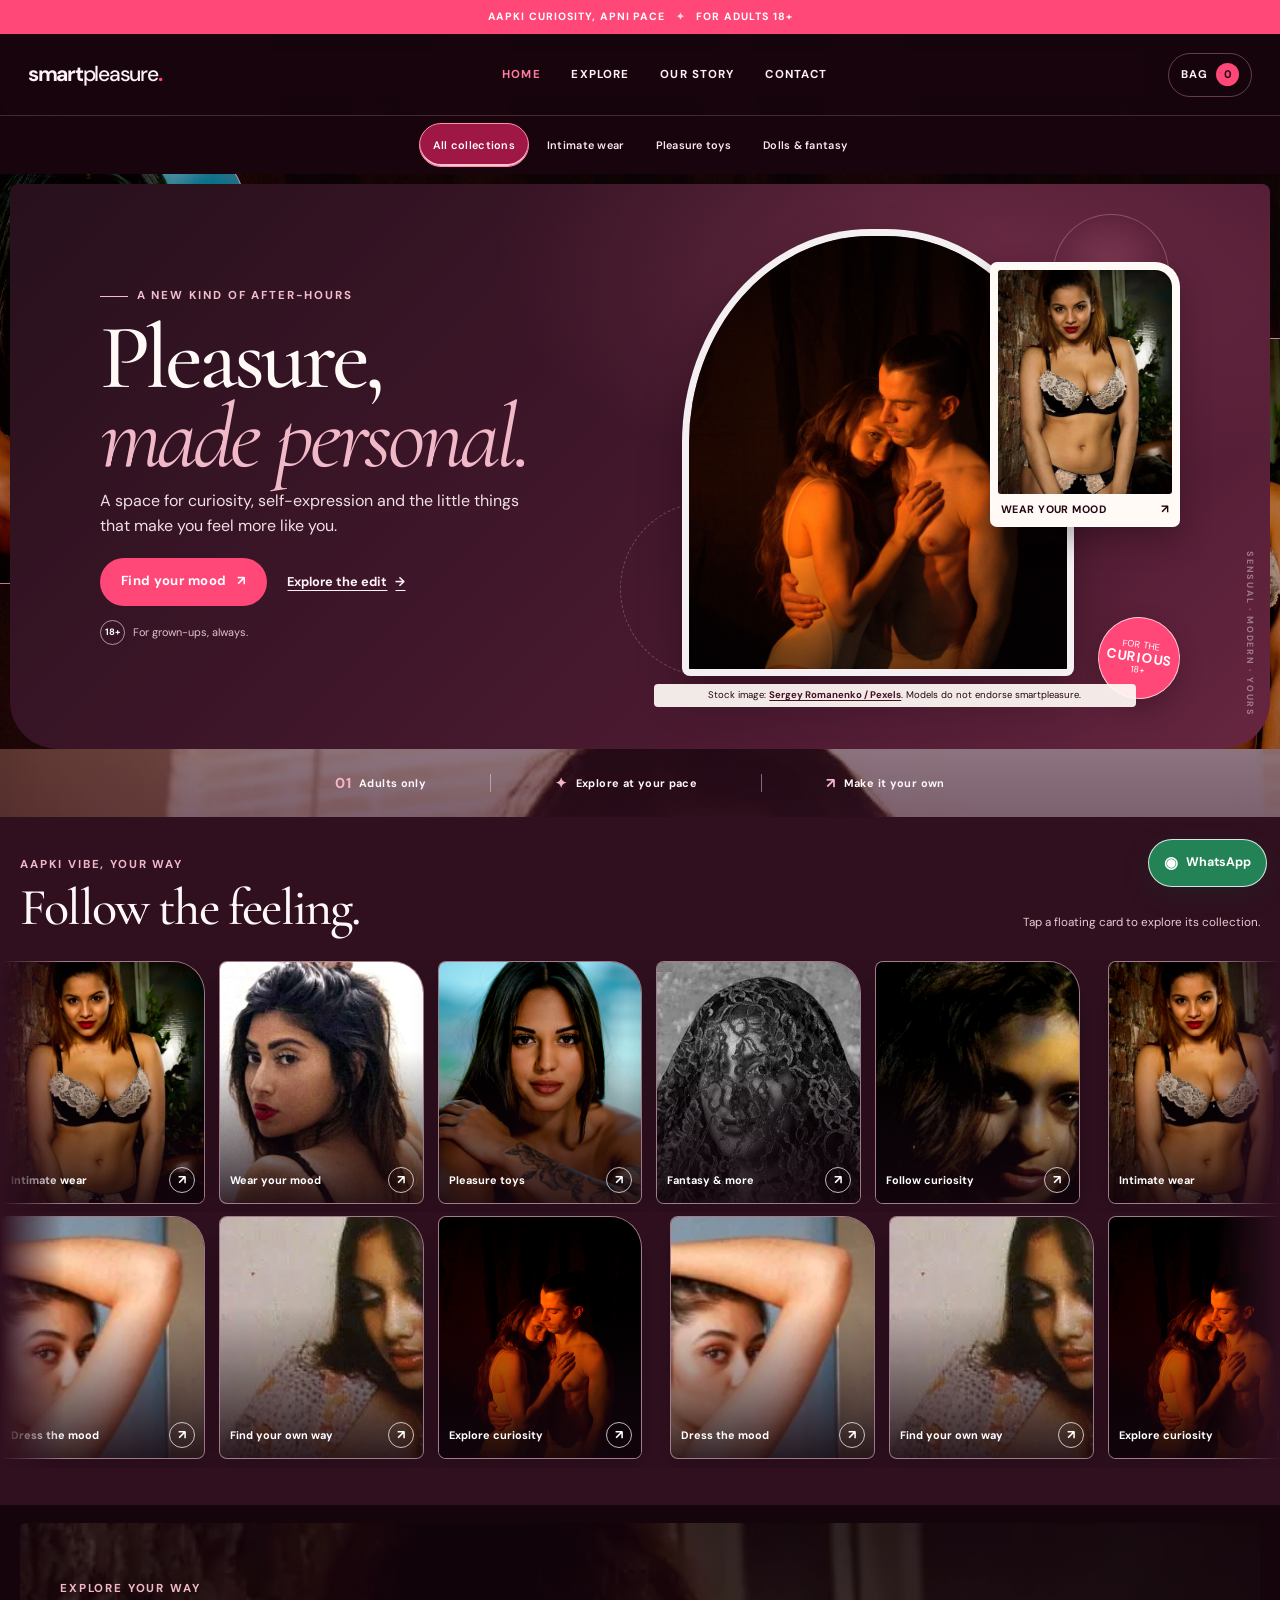
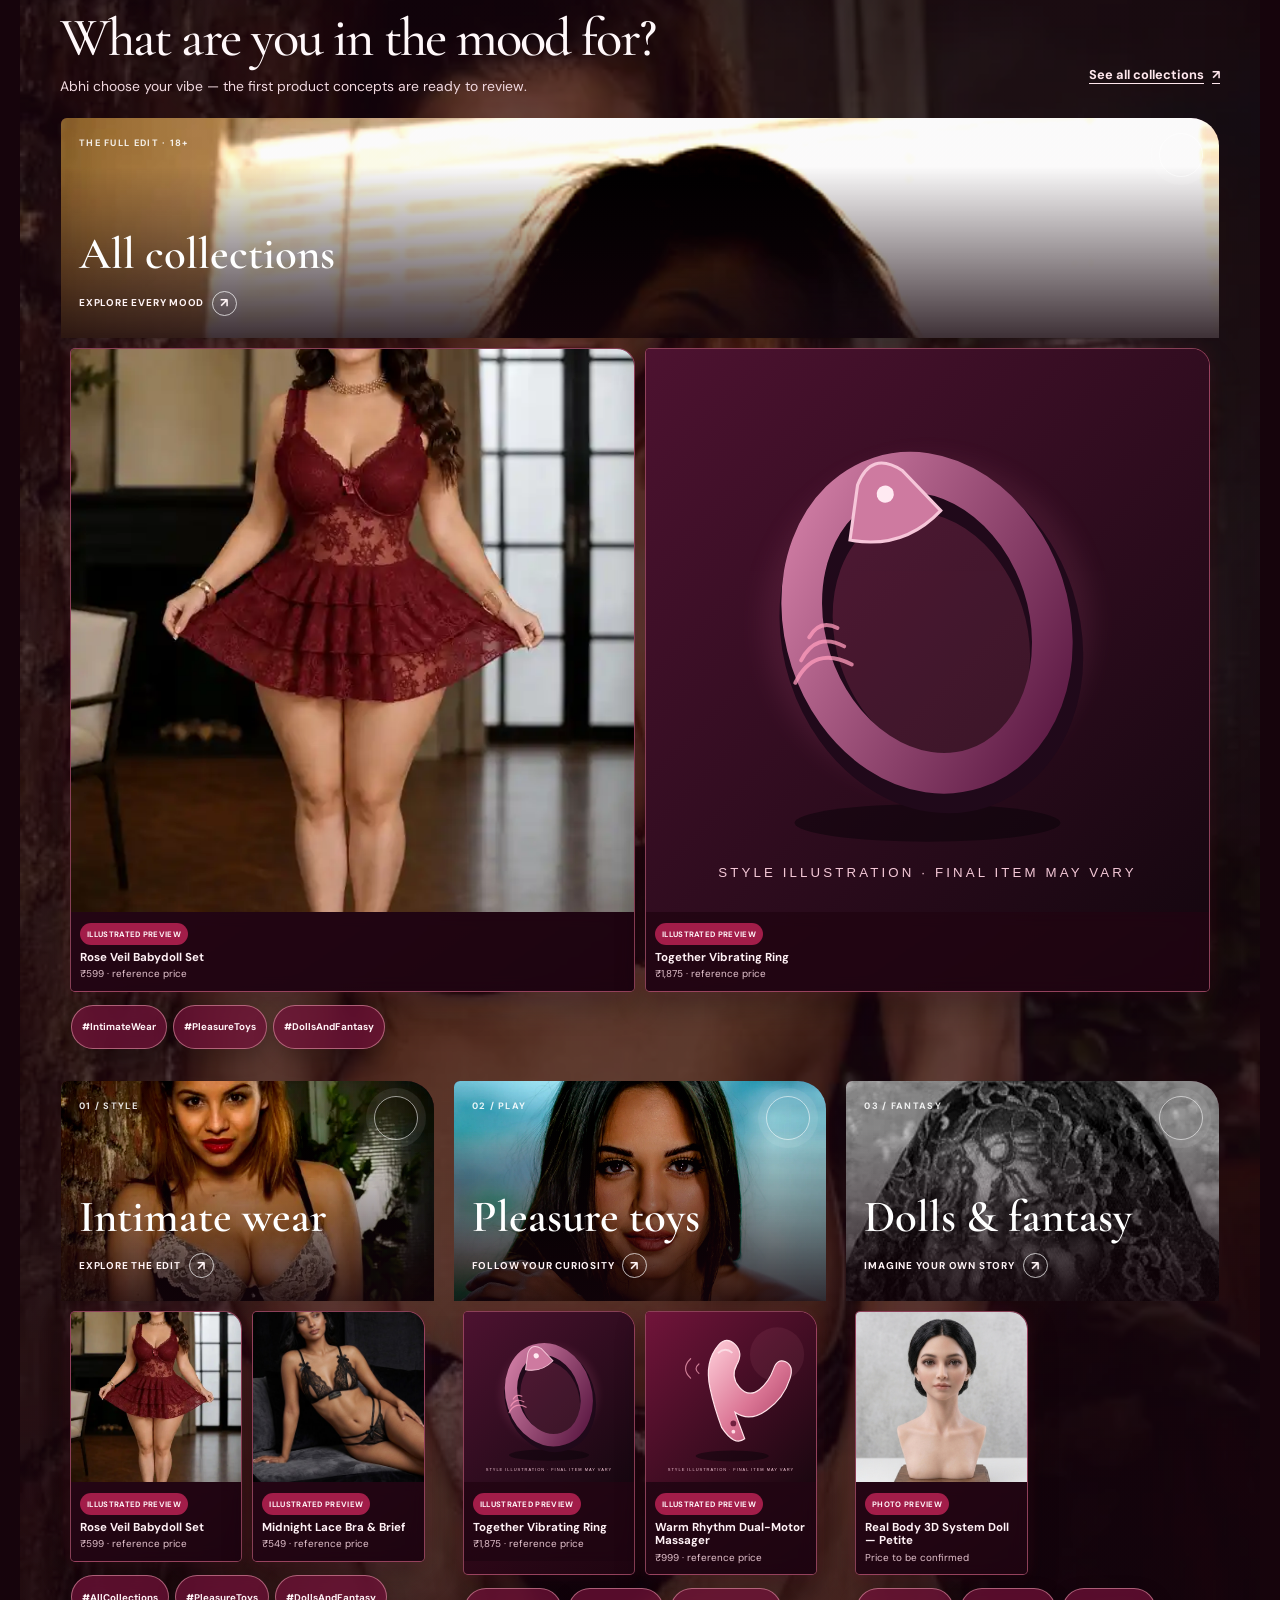
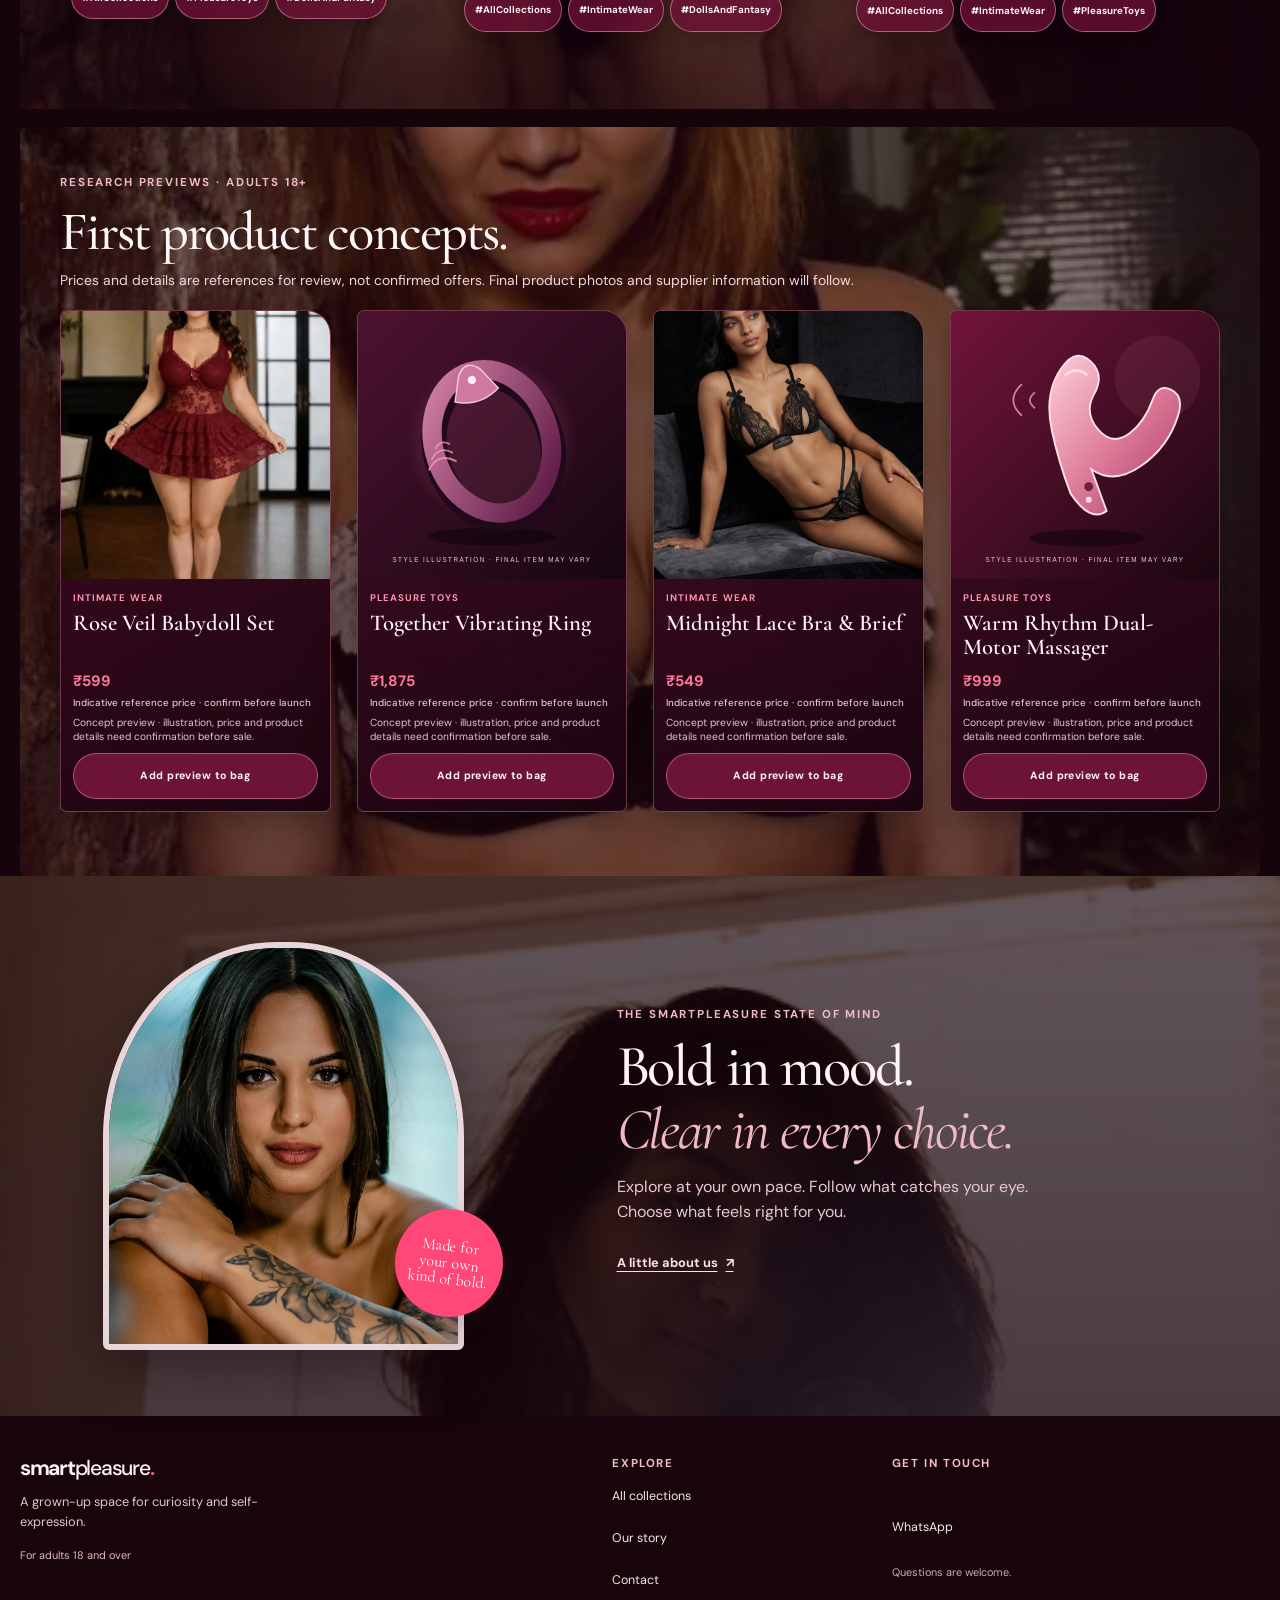
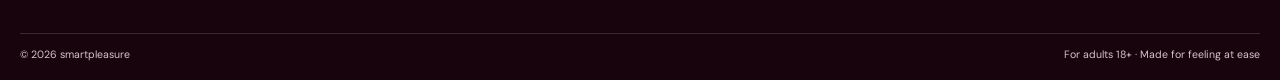
==== commit e7648ee3: "Add doll configurator and product photo previews" ====
--- a/index.html
+++ b/index.html
@@ -159,7 +159,7 @@
             <img class="collection-backdrop" src="images/marquee-portrait-91835.webp" alt="Adult woman’s face seen through a lace veil" loading="lazy">
             <span class="collection-number">03 / FANTASY</span><span class="collection-name">Dolls &amp; fantasy</span><span class="collection-link">Imagine your own story <b aria-hidden="true">↗</b></span>
           </a>
-          <div class="module-placeholder-grid">
+          <div class="module-placeholder-grid" data-home-product-preview="dolls">
             <article class="module-product-placeholder"><div class="placeholder-art" aria-hidden="true"><span>IMAGE<br>COMING SOON</span><b>✦</b></div><div class="placeholder-copy"><span class="placeholder-label">Product preview</span><h3>Fantasy finds, soon</h3><p>Photos and product details to follow.</p></div></article>
             <article class="module-product-placeholder"><div class="placeholder-art placeholder-art-alt" aria-hidden="true"><span>IMAGE<br>COMING SOON</span><b>＋</b></div><div class="placeholder-copy"><span class="placeholder-label">Product preview</span><h3>More to imagine</h3><p>We’ll share clear product information.</p></div></article>
           </div>
--- a/css/style.css
+++ b/css/style.css
@@ -203,6 +203,15 @@
 .shop-intro-image img { width:100%; height:100%; object-fit:cover; object-position:center 38%; }
 .shop-intro-image::after { position:absolute; inset:0; background:linear-gradient(90deg,rgba(39,11,26,.7),rgba(39,11,26,.05)); content:""; }
 .shop-intro-image span { position:absolute; z-index:1; bottom:15px; left:18px; color:#fff; font-family:var(--heading); font-size:1.65rem; }
+.doll-configurator { display:grid; gap:14px; margin:0 0 22px; padding:17px; border:1px solid rgba(255,150,180,.32); border-radius:5px 24px 5px 5px; background:rgba(32,6,18,.78); }
+.doll-configurator-heading .eyebrow { margin-bottom:5px; color:#ff82a3; }
+.doll-configurator-heading h2 { margin:0 0 6px; color:#fff5f7; font-size:clamp(1.8rem,5vw,2.6rem); }
+.doll-configurator-heading p:not(.eyebrow) { margin-bottom:0; color:#e8c8d2; font-size:.8rem; }
+.doll-configurator-filters { display:grid; grid-template-columns:repeat(2,minmax(0,1fr)); gap:11px; }
+.doll-configurator-filters label { display:grid; gap:6px; color:#f8e9ed; font-size:.74rem; font-weight:700; }
+.doll-configurator-filters select { width:100%; min-height:44px; padding:9px 11px; border:1px solid rgba(255,170,194,.32); border-radius:4px 15px 4px 4px; background:#220813; color:#fff4f7; font-size:.78rem; }
+.doll-configurator-status,.doll-configurator-note { margin:0; color:#e8c8d2; font-size:.72rem; }
+.doll-configurator-note { opacity:.78; }
 
 /* Product detail */
 .product-page { min-height:55vh; padding-bottom:72px; }
@@ -210,6 +219,13 @@
 .breadcrumbs a { color:var(--rose-700); text-decoration:none; }
 .product-detail-layout { display:grid; gap:24px; align-items:start; padding-top:12px; }
 .product-detail-image { width:100%; aspect-ratio:1/1; border-radius:5px 38px 5px 5px; background:var(--rose-100); object-fit:contain; }
+.product-detail-gallery { min-width:0; }
+.product-detail-gallery .product-detail-image { object-fit:contain; background:#210712; }
+.product-detail-video { display:block; width:min(100%,360px); aspect-ratio:9/16; margin-top:12px; border-radius:5px 24px 5px 5px; background:#080308; object-fit:contain; }
+.product-gallery-thumbnails { display:flex; gap:10px; margin-top:10px; }
+.product-gallery-thumb { width:72px; height:72px; overflow:hidden; padding:0; border:1px solid rgba(255,176,197,.35); border-radius:5px 16px 5px 5px; background:#210712; cursor:pointer; }
+.product-gallery-thumb img { width:100%; height:100%; object-fit:cover; }
+.product-gallery-thumb.is-active { border:2px solid #ff789c; box-shadow:0 0 0 2px rgba(255,120,156,.15); }
 .product-detail-copy { padding-block:6px; }
 .product-detail-copy h1 { margin:4px 0 12px; color:var(--wine-900); font-size:clamp(2.5rem,9vw,4rem); }
 .product-detail-price { display:flex; align-items:baseline; gap:12px; margin-bottom:17px; font-size:1.25rem; }
@@ -339,6 +355,7 @@
   .shop-toolbar { flex-direction:row; align-items:center; justify-content:space-between; }
   .filter-list { width:auto; flex-wrap:wrap; overflow:visible; padding-bottom:0; }
   .shop-intro-image { height:250px; }
+  .doll-configurator-filters { grid-template-columns:repeat(4,minmax(0,1fr)); }
   .product-detail-layout { grid-template-columns:minmax(0,1.05fr) minmax(0,.95fr); gap:42px; }
   .cart-layout { grid-template-columns:minmax(0,1.4fr) minmax(270px,.7fr); gap:34px; }
   .cart-line { grid-template-columns:100px minmax(0,1fr) auto; gap:17px; align-items:center; }
